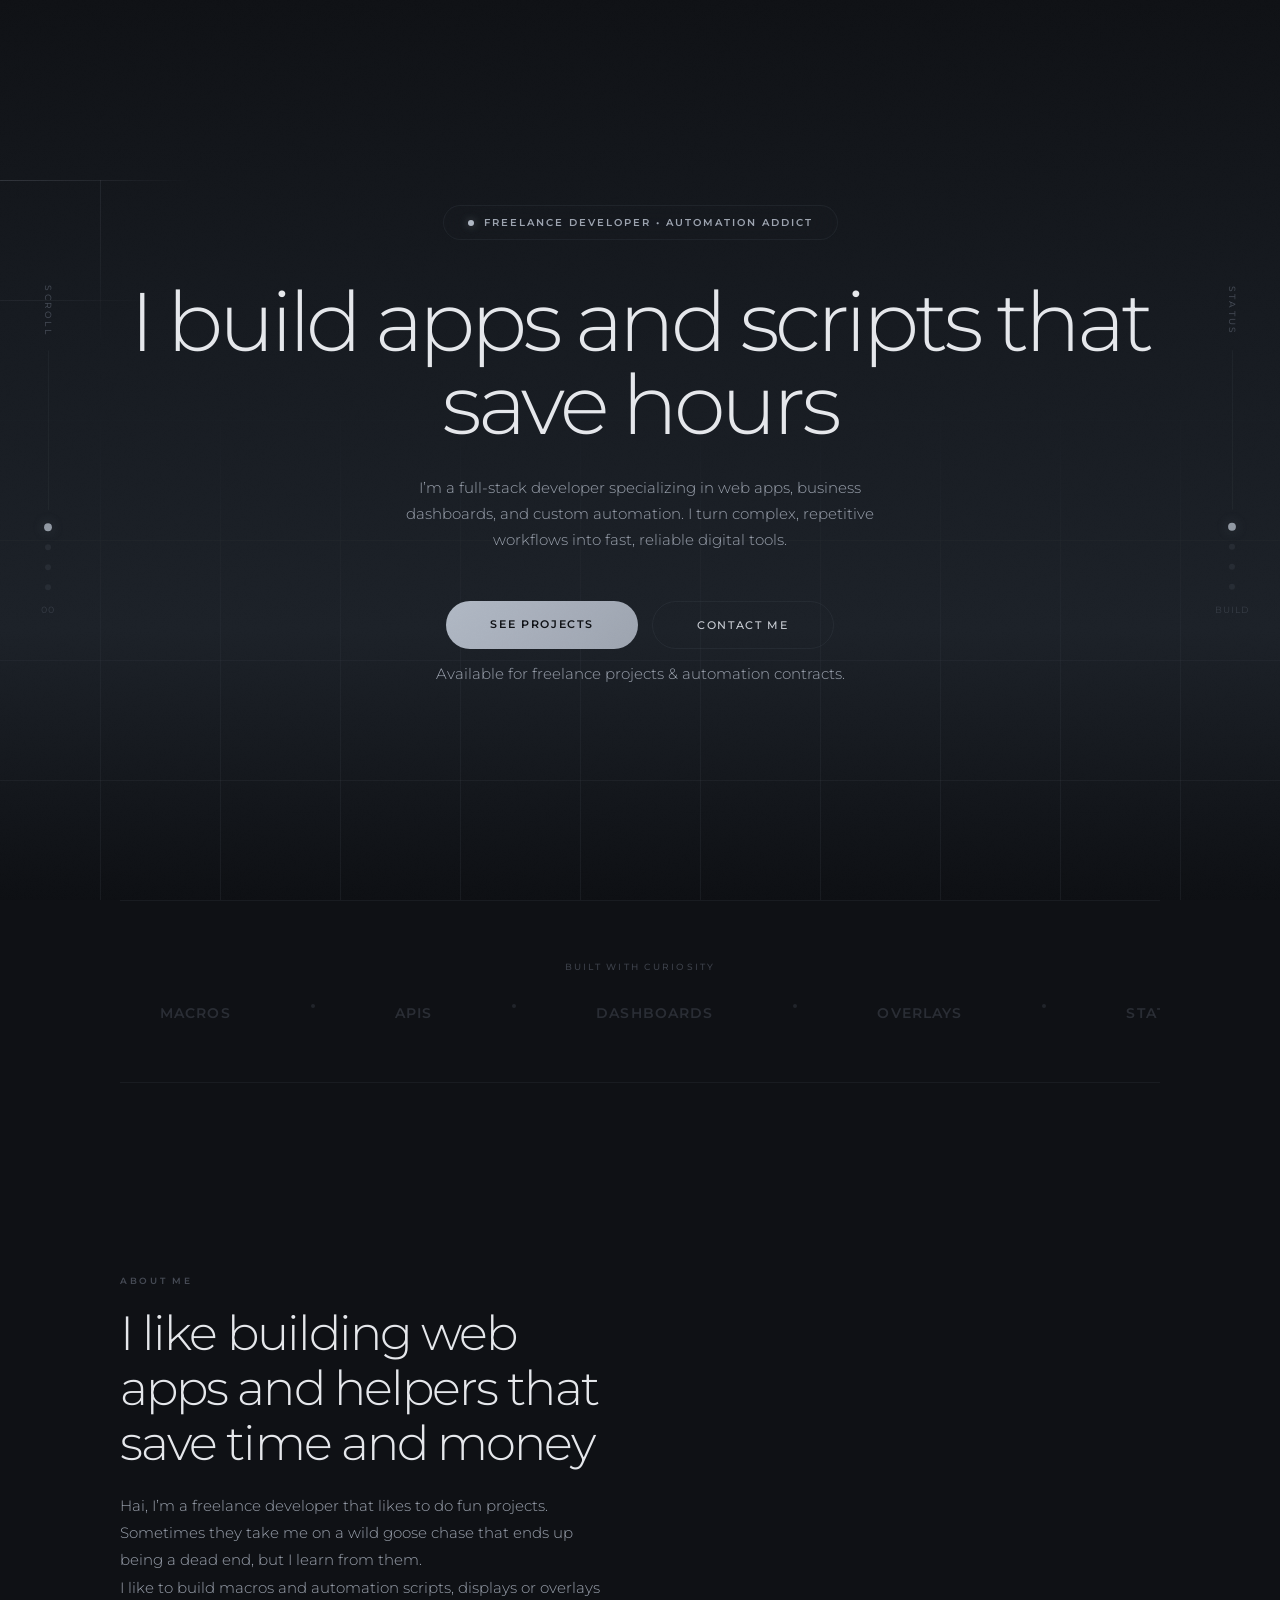
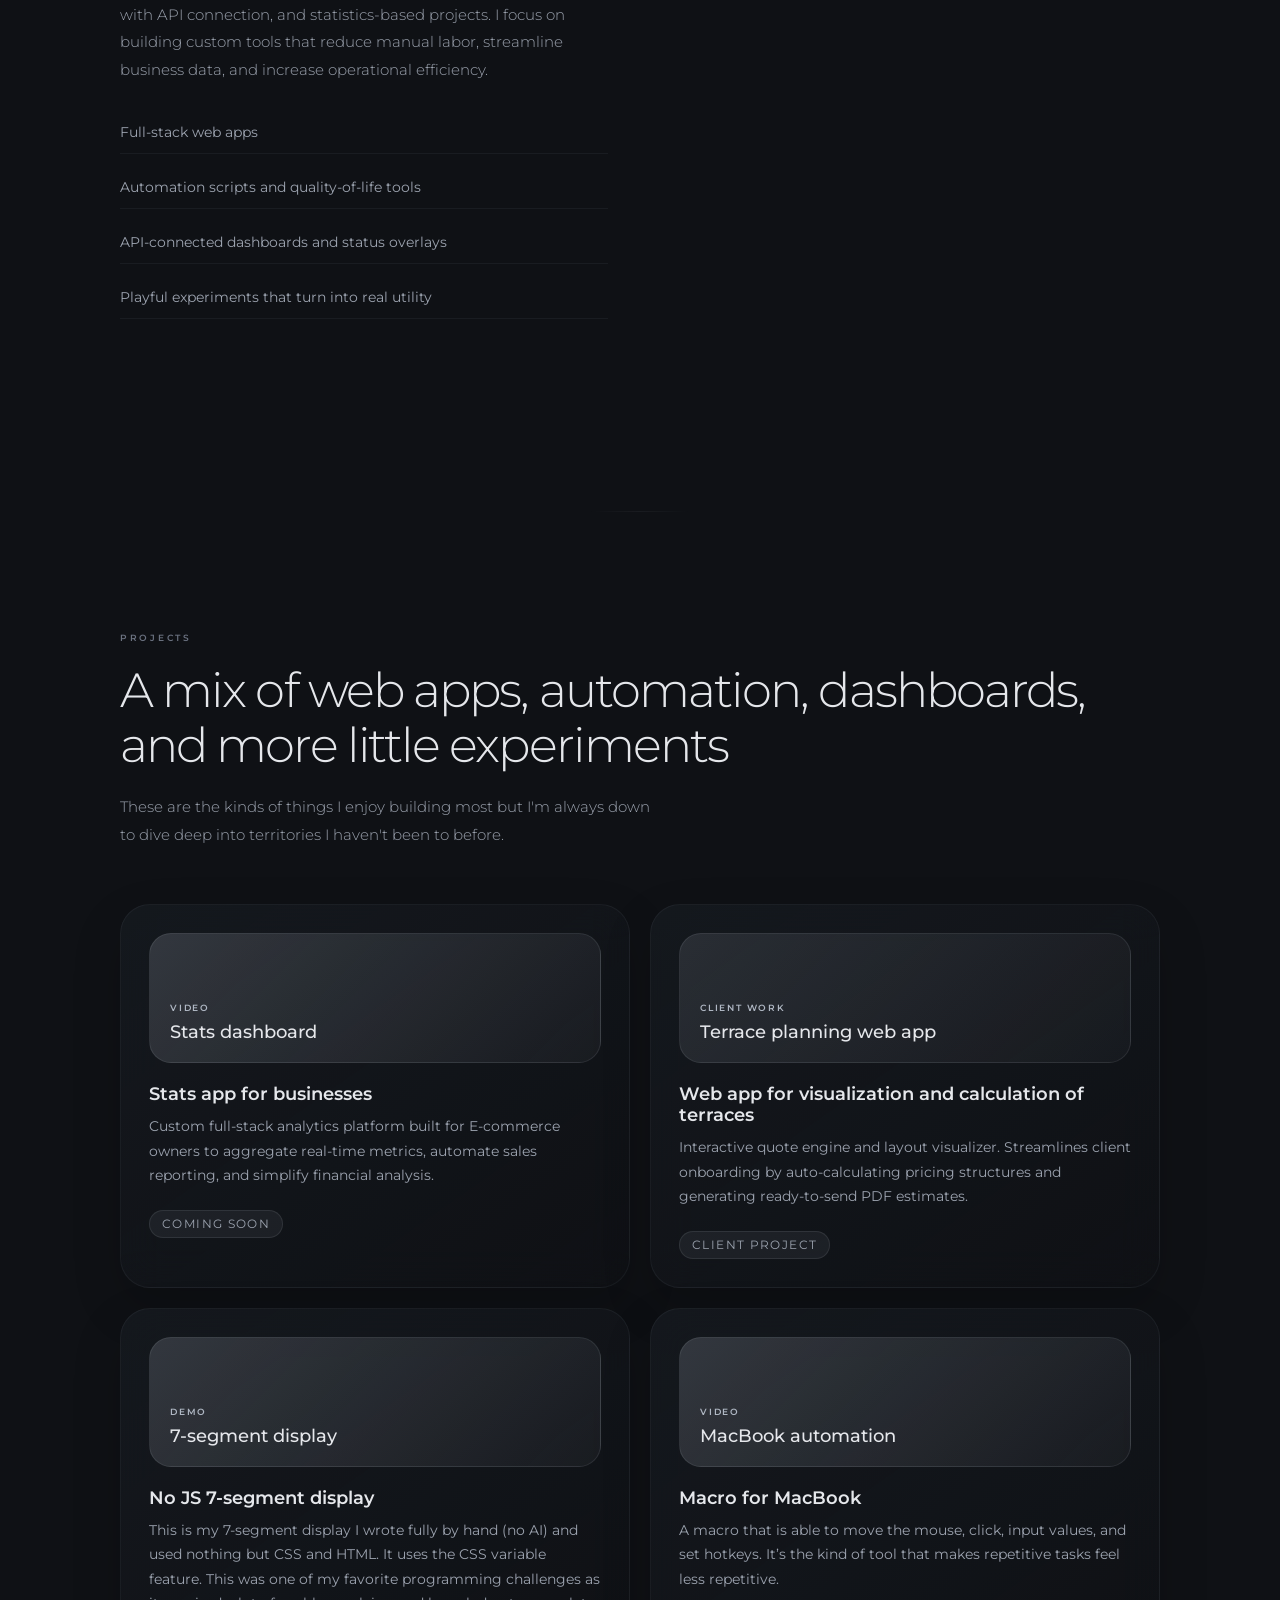
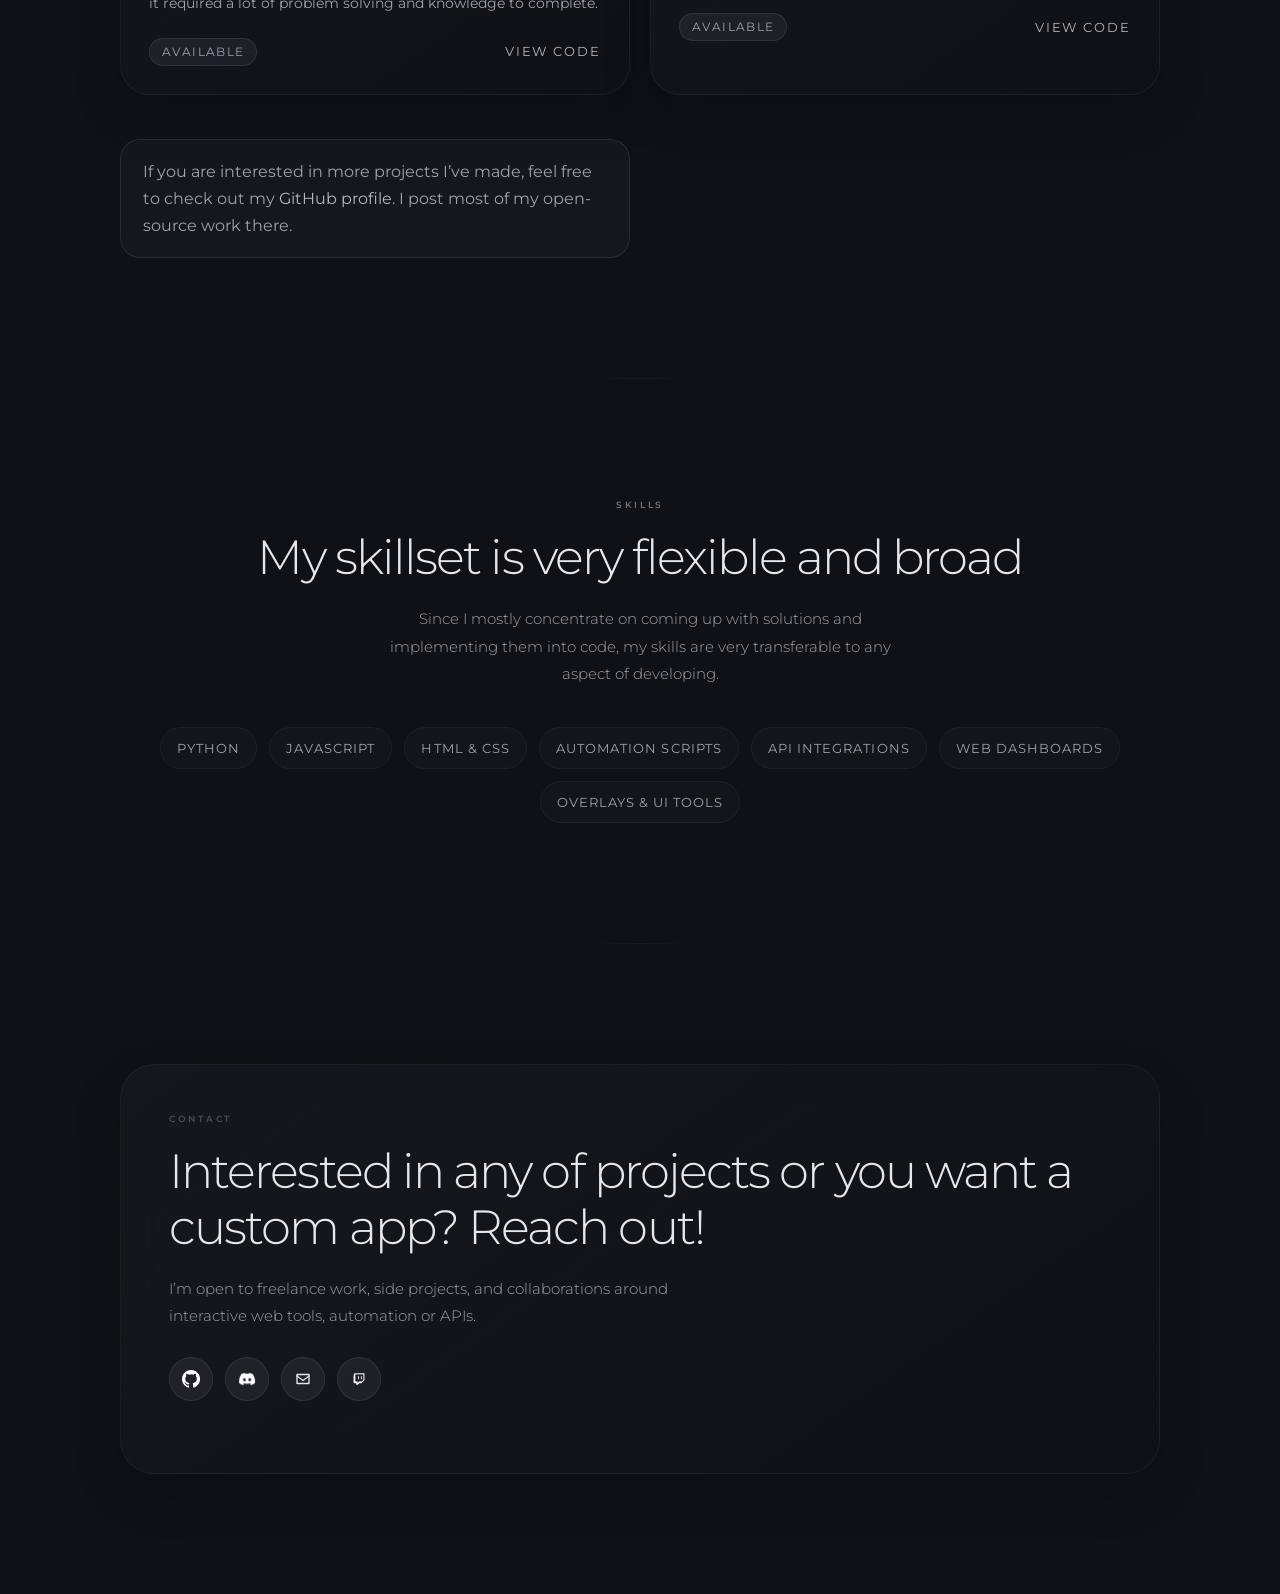
==== index.html @ c6fc4885 "I think website finished" ====
<!DOCTYPE html>
<html lang="en">
<head>
<meta charset="UTF-8">
<meta name="viewport" content="width=device-width, initial-scale=1.0">
<title>Zoe / freelance developer</title>
<link rel="preconnect" href="https://fonts.googleapis.com">
<link href="https://fonts.googleapis.com/css2?family=Montserrat:wght@300;400;500;600;700&display=swap" rel="stylesheet">
<link rel="stylesheet" href="templatemo-621-luminary-style.css">
</head>
<body>

<svg class="grain" width="100%" height="100%">
  <filter id="n"><feTurbulence type="fractalNoise" baseFrequency="0.65" numOctaves="5" stitchTiles="stitch"/><feColorMatrix type="saturate" values="0"/></filter>
  <rect width="100%" height="100%" filter="url(#n)"/>
</svg>
<div class="atmosphere"></div>

<nav class="side-panel left" aria-label="Scroll indicators">
  <span class="side-label">Scroll</span>
  <div class="side-track"><div class="side-track-fill" id="leftTrack"></div></div>
  <div class="side-dot active"></div>
  <div class="side-dot"></div>
  <div class="side-dot"></div>
  <div class="side-dot"></div>
  <div class="side-readout" id="scrollPct">00</div>
</nav>

<nav class="side-panel right" aria-label="Status indicators">
  <span class="side-label">Status</span>
  <div class="side-track"><div class="side-track-fill" id="rightTrack"></div></div>
  <div class="side-dot"></div>
  <div class="side-dot"></div>
  <div class="side-dot active"></div>
  <div class="side-dot"></div>
  <div class="side-readout">BUILD</div>
</nav>

<main class="main">
  <section class="hero" id="hero">
    <div class="hero-grid"></div>
    <div class="hero-badge">
      <div class="hero-badge-dot"></div>
      <span>Freelance developer • automation addict</span>
    </div>
    <h1>I build apps and scripts that save hours</h1>
    <p class="hero-sub">
      I’m a full-stack developer specializing in web apps, business dashboards, and custom automation. I turn complex, repetitive workflows into fast, reliable digital tools.
    </p>
    <div class="hero-ctas">
      <a href="#projects" class="btn-primary">See projects</a>
      <a href="#contact" class="btn-secondary">Contact me</a>
    </div>
    <p class="hero-sub" style="margin-top: 0.75rem; font-size: 0.95rem; opacity: 0.85;">
      Available for freelance projects &amp; automation contracts.
    </p>
  </section>

  <div class="logo-ticker reveal">
    <div class="logo-ticker-label">Built with curiosity</div>
    <div class="ticker-track" id="tickerTrack">
      <span class="ticker-item">Macros</span><span class="ticker-dot"></span>
      <span class="ticker-item">APIs</span><span class="ticker-dot"></span>
      <span class="ticker-item">Dashboards</span><span class="ticker-dot"></span>
      <span class="ticker-item">Overlays</span><span class="ticker-dot"></span>
      <span class="ticker-item">Statistics</span><span class="ticker-dot"></span>
      <span class="ticker-item">Automation</span><span class="ticker-dot"></span>
      <span class="ticker-item">Macros</span><span class="ticker-dot"></span>
      <span class="ticker-item">APIs</span><span class="ticker-dot"></span>
      <span class="ticker-item">Dashboards</span><span class="ticker-dot"></span>
      <span class="ticker-item">Overlays</span><span class="ticker-dot"></span>
      <span class="ticker-item">Statistics</span><span class="ticker-dot"></span>
      <span class="ticker-item">Automation</span><span class="ticker-dot"></span>
    </div>
  </div>

  <section class="section" id="about">
    <div class="feature reveal">
      <div class="feature-content">
        <p class="section-tag">About me</p>
        <h2 class="section-title">I like building web apps and helpers that save time and money</h2>
        <p class="section-body">
          Hai, I’m a freelance developer that likes to do fun projects. Sometimes they take me on a wild goose chase that ends up being a dead end, but I learn from them.
        </p>
        <p class="section-body">
          I like to build macros and automation scripts, displays or overlays with API connection, and statistics-based projects. I focus on building custom tools that reduce manual labor, streamline business data, and increase operational efficiency.
        </p>
        <div class="about-list">
          <div class="about-item">Full-stack web apps</div>
          <div class="about-item">Automation scripts and quality-of-life tools</div>
          <div class="about-item">API-connected dashboards and status overlays</div>
          <div class="about-item">Playful experiments that turn into real utility</div>
        </div>
      </div>
    </div>
  </section>

  <div class="silk-divider reveal"></div>

  <section class="section" id="projects">
    <p class="section-tag reveal">Projects</p>
    <h2 class="section-title reveal reveal-d1">A mix of web apps, automation, dashboards, and more little experiments</h2>
    <p class="section-body reveal reveal-d2">These are the kinds of things I enjoy building most but I'm always down to dive deep into territories I haven't been to before.</p>

    <div class="project-grid">
      <article class="project-card reveal reveal-d1">
        <div class="project-visual">
          <span>Video</span>
          <strong>Stats dashboard</strong>
        </div>
        <div class="project-content">
          <h3>Stats app for businesses</h3>
          <p>Custom full-stack analytics platform built for E-commerce owners to aggregate real-time metrics, automate sales reporting, and simplify financial analysis.</p>
          <div class="project-links">
            <span class="pill">Coming soon</span>
          </div>
        </div>
      </article>

      <article class="project-card reveal reveal-d2">
        <div class="project-visual project-visual-alt">
          <span>Client work</span>
          <strong>Terrace planning web app</strong>
        </div>
        <div class="project-content">
          <h3>Web app for visualization and calculation of terraces</h3>
          <p>Interactive quote engine and layout visualizer. Streamlines client onboarding by auto-calculating pricing structures and generating ready-to-send PDF estimates.</p>
          <div class="project-links">
            <span class="pill">Client project</span>
          </div>
        </div>
      </article>

      <article class="project-card reveal reveal-d2">
        <div class="project-visual">
          <span>Demo</span>
          <strong>7-segment display</strong>
        </div>
        <div class="project-content">
          <h3>No JS 7-segment display</h3>
          <p>This is my 7-segment display I wrote fully by hand (no AI) and used nothing but CSS and HTML. It uses the CSS variable feature. This was one of my favorite programming challenges as it required a lot of problem solving and knowledge to complete.</p>
          <div class="project-links">
            <span class="pill">Available</span>
            <a href="https://github.com/ZoeyAtx/7-segment-no-js">View code</a>
          </div>
        </div>
      </article>

      <article class="project-card reveal reveal-d3">
        <div class="project-visual">
          <span>Video</span>
          <strong>MacBook automation</strong>
        </div>
        <div class="project-content">
          <h3>Macro for MacBook</h3>
          <p>A macro that is able to move the mouse, click, input values, and set hotkeys. It’s the kind of tool that makes repetitive tasks feel less repetitive.</p>
          <div class="project-links">
            <span class="pill">Available</span>
            <a href="https://github.com/ZoeyAtx/mac-macro">View code</a>
          </div>
        </div>
      </article>
      <div class="more-projects reveal reveal-d3">
        If you are interested in more projects I’ve made, feel free to check out my
        <a href="https://github.com/ZoeyAtx" target="_blank" rel="noreferrer">GitHub profile</a>.
        I post most of my open-source work there.
      </div>
    </div>
  </section>

  <div class="silk-divider reveal"></div>

  <section class="section section-center" id="skills">
    <p class="section-tag reveal">Skills</p>
    <h2 class="section-title reveal reveal-d1">My skillset is very flexible and broad</h2>
    <p class="section-body reveal reveal-d2">Since I mostly concentrate on coming up with solutions and implementing them into code, my skills are very transferable to any aspect of developing.</p>

    <div class="skill-grid reveal reveal-d3">
      <div class="skill-chip">Python</div>
      <div class="skill-chip">JavaScript</div>
      <div class="skill-chip">HTML &amp; CSS</div>
      <div class="skill-chip">Automation scripts</div>
      <div class="skill-chip">API integrations</div>
      <div class="skill-chip">Web dashboards</div>
      <div class="skill-chip">Overlays &amp; UI tools</div>
    </div>
  </section>

  <div class="silk-divider reveal"></div>

  <section class="section" id="contact">
    <div class="contact-card reveal">
      <p class="section-tag">Contact</p>
      <h2 class="section-title">Interested in any of projects or you want a custom app? Reach out!</h2>
      <p class="section-body">I’m open to freelance work, side projects, and collaborations around interactive web tools, automation or APIs.</p>
      <div class="social-links" aria-label="Social links">
        <a class="social-link" href="https://github.com/ZoeyAtx" target="_blank" rel="noreferrer" aria-label="GitHub">
          <img src="images/Octicons-mark-github.svg" alt="GitHub" />
        </a>
        <a class="social-link" href="https://discord.com/users/1404603374023737437" target="_blank" rel="noreferrer" aria-label="Discord">
          <img src="images/logo-discord-1k9u0lw84c8qwpzke7ros.webp" alt="Discord" />
        </a>
        <a class="social-link" href="mailto:zoeyheroldova@gmail.com" aria-label="Email">
          <svg viewBox="0 0 24 24" fill="none" stroke="currentColor" stroke-width="1.8" stroke-linecap="round" stroke-linejoin="round"><path d="M4 6h16v12H4z"></path><path d="m4 8 8 6 8-6"></path></svg>
        </a>
        <a class="social-link" href="https://www.twitch.tv/zoey_atx" target="_blank" rel="noreferrer" aria-label="Twitch">
          <img src="images/twitch_PNG52.png" alt="Twitch" />
        </a>
      </div>
    </div>
  </section>
</main>

<script src="templatemo-621-luminary-script.js"></script>
</body>
</html>
---- templatemo-621-luminary-style.css ----
/*
TemplateMo 621 Luminary
https://templatemo.com/tm-621-luminary
*/

*, *::before, *::after { margin: 0; padding: 0; box-sizing: border-box; }

:root {
  --base-deep: #0F1115;
  --base-mid: #161A20;
  --base-soft: #1C2128;
  --slate-warm: #6B7280;
  --slate-light: #9CA3AF;
  --graphite: #2A2E35;
  --graphite-soft: #3D424A;
  --ivory: #E5E7EB;
  --ivory-muted: #C9CDD4;
  --silver: #B0B8C4;
  --panel-bg: rgba(22, 26, 32, 0.55);
  --panel-border: rgba(156, 163, 175, 0.08);
  --silk-ease: cubic-bezier(0.16, 1, 0.3, 1);
}

html { scroll-behavior: smooth; font-size: 16px; scroll-padding-top: 80px; }

body {
  font-family: 'Montserrat', sans-serif;
  background: var(--base-deep);
  color: var(--ivory);
  overflow-x: hidden;
  -webkit-font-smoothing: antialiased;
}

/* ── Grain ── */
.grain {
  position: fixed; inset: 0; pointer-events: none; z-index: 9999;
  opacity: 0.028; mix-blend-mode: overlay;
}

/* ── BG ── */
.atmosphere {
  position: fixed; inset: 0; z-index: 0;
  background: linear-gradient(180deg, #0F1115 0%, #161A20 35%, #1C2128 70%, #0D0F13 100%);
}

/* ── Nav ── */
.top-nav {
  position: fixed; top: 0; left: 0; right: 0; z-index: 600;
  display: flex; justify-content: space-between; align-items: center;
  padding: 24px 40px;
  transition: background 0.8s var(--silk-ease), padding 0.8s var(--silk-ease);
}
.top-nav.scrolled {
  background: rgba(15, 17, 21, 0.85);
  backdrop-filter: blur(20px); -webkit-backdrop-filter: blur(20px);
  padding: 16px 40px;
}
.nav-brand { font-size: 13px; font-weight: 700; letter-spacing: 0.2em; text-transform: uppercase; color: var(--ivory); text-decoration: none; }
.nav-brand span { font-weight: 300; color: var(--slate-warm); margin-left: 4px; }
.nav-links { display: flex; gap: 32px; list-style: none; align-items: center; }
.nav-links a {
  font-size: 10px; font-weight: 500; letter-spacing: 0.18em; text-transform: uppercase;
  color: var(--slate-warm); text-decoration: none; position: relative; padding: 14px 0 6px;
  transition: color 0.8s var(--silk-ease);
}
.nav-links a::after {
  content: ''; position: absolute; top: 0; left: 50%;
  width: 6px; height: 6px;
  border-right: 1px solid var(--silver); border-bottom: 1px solid var(--silver);
  transform: translateX(-50%) rotate(45deg) translateY(-8px);
  opacity: 0; transition: transform 0.8s var(--silk-ease), opacity 0.6s var(--silk-ease);
  pointer-events: none;
}
.nav-links a:hover { color: var(--ivory); }
.nav-links a:hover::after { opacity: 0.7; transform: translateX(-50%) rotate(45deg) translateY(0); }
.nav-links a.active { color: var(--ivory-muted); }
.nav-links a.active::after { opacity: 0.4; transform: translateX(-50%) rotate(45deg) translateY(0); }
.nav-cta {
  padding: 10px 28px; border-radius: 100px; font-family: inherit;
  font-size: 10px; font-weight: 600; letter-spacing: 0.15em; text-transform: uppercase;
  background: linear-gradient(135deg, var(--silver), var(--slate-light));
  color: var(--base-deep); border: none; cursor: pointer; text-decoration: none;
  transition: transform 0.8s var(--silk-ease), box-shadow 0.8s var(--silk-ease);
}
.nav-cta:hover { transform: scale(1.03); box-shadow: 0 6px 30px rgba(176,184,196,0.15); }

/* ── Hamburger ── */
.nav-toggle {
  display: none; background: none; border: none; cursor: pointer;
  width: 32px; height: 24px; position: relative; padding: 0;
}
.toggle-bar {
  display: block; width: 100%; height: 1.5px; background: var(--ivory);
  position: absolute; left: 0;
  transition: transform 0.6s var(--silk-ease), top 0.6s var(--silk-ease);
}
.toggle-bar:nth-child(1) { top: 6px; }
.toggle-bar:nth-child(2) { top: 16px; }
.nav-toggle.active .toggle-bar:nth-child(1) { top: 11px; transform: rotate(45deg); }
.nav-toggle.active .toggle-bar:nth-child(2) { top: 11px; transform: rotate(-45deg); }

/* ── Mobile Menu ── */
.mobile-menu {
  position: fixed; inset: 0; z-index: 550;
  pointer-events: none; opacity: 0; visibility: hidden;
  transition: opacity 0.6s var(--silk-ease), visibility 0.6s var(--silk-ease);
}
.mobile-menu.open { opacity: 1; visibility: visible; pointer-events: auto; }
.mobile-menu-inner {
  position: absolute; inset: 0;
  background: rgba(15, 17, 21, 0.94);
  backdrop-filter: blur(40px); -webkit-backdrop-filter: blur(40px);
  display: flex; flex-direction: column; justify-content: center;
  padding: 100px 40px 60px; overflow-y: auto;
}
.mobile-menu-links { display: flex; flex-direction: column; flex: 1; justify-content: center; }
.mobile-menu-link {
  display: flex; align-items: baseline; gap: 16px;
  font-size: clamp(1.6rem, 5vw, 2.6rem); font-weight: 300; letter-spacing: -0.02em;
  color: var(--ivory); text-decoration: none; padding: 14px 0;
  border-bottom: 1px solid rgba(156,163,175,0.06); position: relative;
  opacity: 0; transform: translateY(20px);
  transition: opacity 0.3s ease, transform 0.3s ease, color 0.6s var(--silk-ease);
}
.mobile-menu.open .mobile-menu-link {
  opacity: 1; transform: translateY(0);
  transition: opacity 0.5s var(--silk-ease), transform 0.5s var(--silk-ease), color 0.6s var(--silk-ease);
}
.mobile-menu.open .mobile-menu-link:nth-child(1) { transition-delay: 0.06s; }
.mobile-menu.open .mobile-menu-link:nth-child(2) { transition-delay: 0.12s; }
.mobile-menu.open .mobile-menu-link:nth-child(3) { transition-delay: 0.18s; }
.mobile-menu.open .mobile-menu-link:nth-child(4) { transition-delay: 0.24s; }
.mobile-menu.open .mobile-menu-link:nth-child(5) { transition-delay: 0.30s; }
.mobile-menu.open .mobile-menu-link:nth-child(6) { transition-delay: 0.36s; }
.mobile-menu.open .mobile-menu-link:nth-child(7) { transition-delay: 0.42s; }
.mobile-menu-link::before {
  content: attr(data-index); font-size: 10px; font-weight: 500;
  letter-spacing: 0.15em; color: var(--slate-warm); opacity: 0.4;
  min-width: 24px; font-variant-numeric: tabular-nums;
}
.mobile-menu-footer {
  display: flex; justify-content: space-between; align-items: center;
  padding-top: 24px; border-top: 1px solid rgba(156,163,175,0.06);
  opacity: 0; transition: opacity 0.3s ease;
}
.mobile-menu.open .mobile-menu-footer {
  opacity: 1; transition: opacity 0.5s var(--silk-ease) 0.45s;
}
.mobile-menu-footer a {
  font-size: 10px; font-weight: 400; letter-spacing: 0.1em; text-transform: uppercase;
  color: var(--slate-warm); opacity: 0.4; text-decoration: none;
}
body.menu-open { overflow: hidden; }
body.menu-open .top-nav { background: rgba(15,17,21,0.95); backdrop-filter: blur(20px); }

/* ── Side Panels ── */
.side-panel {
  position: fixed; top: 50%; transform: translateY(-50%);
  width: 56px; z-index: 100;
  display: flex; flex-direction: column; align-items: center;
  gap: 14px; padding: 24px 0;
}
.side-panel.left { left: 20px; }
.side-panel.right { right: 20px; }
.side-label {
  writing-mode: vertical-rl; text-orientation: mixed;
  font-size: 9px; font-weight: 500; letter-spacing: 0.25em; text-transform: uppercase;
  color: var(--slate-warm); opacity: 0.5;
}
.side-track {
  width: 1px; height: 160px;
  background: rgba(156,163,175,0.06); position: relative; border-radius: 1px;
}
.side-track-fill {
  position: absolute; top: 0; left: 0; width: 100%; height: 0%;
  background: linear-gradient(to bottom, var(--silver), rgba(176,184,196,0.15));
  border-radius: 1px; transition: height 1.2s var(--silk-ease);
}
.side-dot {
  width: 6px; height: 6px; border-radius: 50%;
  background: var(--slate-warm); opacity: 0.15;
  transition: opacity 0.8s var(--silk-ease), transform 0.8s var(--silk-ease), box-shadow 0.8s var(--silk-ease);
}
.side-dot.active {
  opacity: 0.8; background: var(--silver);
  box-shadow: 0 0 12px rgba(176,184,196,0.3); transform: scale(1.3);
}
.side-readout {
  font-size: 9px; font-weight: 400; letter-spacing: 0.1em;
  color: var(--slate-warm); opacity: 0.35;
  font-variant-numeric: tabular-nums;
}

/* ── Container ── */
.main { position: relative; z-index: 10; max-width: 1120px; margin: 0 auto; padding: 0 40px; }

/* ── Shared ── */
.section { padding: 120px 0; position: relative; }
.section-tag {
  font-size: 9px; font-weight: 600; letter-spacing: 0.3em; text-transform: uppercase;
  color: var(--slate-warm); opacity: 0.6; margin-bottom: 20px;
}
.section-title {
  font-size: clamp(2rem, 4vw, 3rem); font-weight: 300;
  letter-spacing: -0.04em; line-height: 1.15; color: var(--ivory); margin-bottom: 20px;
}
.section-title strong { font-weight: 600; }
.section-body {
  font-size: 0.95rem; font-weight: 300; line-height: 1.8; color: var(--slate-light); max-width: 540px;
}
.section-center { text-align: center; }
.section-center .section-body { margin: 0 auto; }

.silk-divider { width: 100px; height: 1px; background: linear-gradient(90deg, transparent, var(--panel-border), transparent); margin: 0 auto; }

.btn-primary {
  display: inline-block; padding: 16px 44px; border-radius: 100px;
  background: linear-gradient(135deg, var(--silver), var(--slate-light));
  color: var(--base-deep); font-family: inherit; font-size: 11px; font-weight: 600;
  letter-spacing: 0.15em; text-transform: uppercase; border: none; cursor: pointer;
  text-decoration: none;
  transition: transform 0.8s var(--silk-ease), box-shadow 0.8s var(--silk-ease);
}
.btn-primary:hover { transform: scale(1.02); box-shadow: 0 8px 40px rgba(176,184,196,0.18); }
.btn-secondary {
  display: inline-block; padding: 16px 44px; border-radius: 100px; background: transparent;
  color: var(--ivory-muted); font-family: inherit; font-size: 11px; font-weight: 500;
  letter-spacing: 0.15em; text-transform: uppercase;
  border: 1px solid var(--panel-border); cursor: pointer; text-decoration: none;
  transition: transform 0.8s var(--silk-ease), border-color 0.8s var(--silk-ease), background 0.8s var(--silk-ease);
}
.btn-secondary:hover { transform: scale(1.02); border-color: rgba(156,163,175,0.2); background: rgba(156,163,175,0.04); }

/* ── Reveal ── */
.reveal {
  opacity: 0; transform: translateY(36px);
  transition: opacity 1.2s var(--silk-ease), transform 1.2s var(--silk-ease);
}
.reveal.visible { opacity: 1; transform: translateY(0); }
.reveal-d1 { transition-delay: 0.1s; }
.reveal-d2 { transition-delay: 0.2s; }
.reveal-d3 { transition-delay: 0.3s; }
.reveal-d4 { transition-delay: 0.4s; }

/* ══════════════════════════════════
   HERO
   ══════════════════════════════════ */
.hero {
  min-height: 100vh; display: flex; flex-direction: column;
  justify-content: center; align-items: center; text-align: center;
  padding: 120px 0 80px; position: relative;
}
.hero-grid {
  position: absolute; bottom: 0; left: 50%; height: 80%;
  width: 100vw; transform: translateX(-50%);
  z-index: 0; pointer-events: none;
  --mx: 50%; --my: 50%;
  background-image:
    linear-gradient(to right, rgba(156,163,175,0.22) 1px, transparent 1px),
    linear-gradient(to bottom, rgba(156,163,175,0.22) 1px, transparent 1px);
  background-size: 120px 120px;
  background-position: center bottom;
  -webkit-mask-image:
    radial-gradient(circle 300px at var(--mx) var(--my), rgba(0,0,0,1) 0%, transparent 65%),
    linear-gradient(to bottom, transparent 0%, transparent 25%, rgba(0,0,0,0.1) 45%, rgba(0,0,0,0.25) 70%, rgba(0,0,0,0.4) 100%);
  mask-image:
    radial-gradient(circle 300px at var(--mx) var(--my), rgba(0,0,0,1) 0%, transparent 65%),
    linear-gradient(to bottom, transparent 0%, transparent 25%, rgba(0,0,0,0.1) 45%, rgba(0,0,0,0.25) 70%, rgba(0,0,0,0.4) 100%);
  -webkit-mask-composite: source-over;
  mask-composite: add;
}
.hero > *:not(.hero-grid) { position: relative; z-index: 1; }
.hero-badge {
  display: inline-flex; align-items: center; gap: 10px;
  padding: 10px 24px; border-radius: 100px;
  background: var(--panel-bg); border: 1px solid var(--panel-border);
  backdrop-filter: blur(20px); margin-bottom: 40px;
  opacity: 0; transform: translateY(16px);
  animation: fadeUp 1.2s var(--silk-ease) 0.2s forwards;
}
.hero-badge-dot {
  width: 6px; height: 6px; border-radius: 50%; background: var(--silver);
  box-shadow: 0 0 8px rgba(176,184,196,0.4); animation: pulse 3s ease-in-out infinite;
}
.hero-badge span { font-size: 10px; font-weight: 600; letter-spacing: 0.2em; text-transform: uppercase; color: var(--slate-light); }

.hero h1 {
  font-size: clamp(2.8rem, 6.5vw, 5.5rem); font-weight: 300;
  letter-spacing: -0.05em; line-height: 1;
  opacity: 0; transform: translateY(24px);
  animation: fadeUp 1.4s var(--silk-ease) 0.4s forwards;
}
.hero h1 em {
  font-style: normal; font-weight: 600;
  background: linear-gradient(135deg, var(--ivory), var(--silver), var(--slate-light));
  -webkit-background-clip: text; -webkit-text-fill-color: transparent; background-clip: text;
}
.hero-sub {
  font-size: clamp(0.85rem, 1.2vw, 1rem); font-weight: 300; line-height: 1.7;
  color: var(--slate-light); max-width: 520px; margin: 28px auto 48px;
  opacity: 0; transform: translateY(16px);
  animation: fadeUp 1.4s var(--silk-ease) 0.6s forwards;
}
.hero-ctas {
  display: flex; gap: 14px;
  opacity: 0; transform: translateY(16px);
  animation: fadeUp 1.4s var(--silk-ease) 0.8s forwards;
}
.hero-metrics {
  display: flex; justify-content: center; gap: 56px; margin-top: 72px;
  opacity: 0; transform: translateY(16px);
  animation: fadeUp 1.4s var(--silk-ease) 1s forwards;
}
.metric { text-align: center; }
.metric-value {
  font-size: clamp(1.8rem, 3vw, 2.6rem); font-weight: 300; letter-spacing: -0.04em;
  color: var(--ivory); line-height: 1; font-variant-numeric: tabular-nums;
}
.metric-value span { font-size: 0.5em; font-weight: 400; color: var(--slate-warm); vertical-align: super; margin-left: 2px; }
.metric-label { font-size: 9px; font-weight: 500; letter-spacing: 0.2em; text-transform: uppercase; color: var(--slate-warm); margin-top: 8px; }

@keyframes fadeUp { to { opacity: 1; transform: translateY(0); } }
@keyframes pulse { 0%,100% { opacity: 1; } 50% { opacity: 0.4; } }

/* ══════════════════════════════════
   LOGO TICKER
   ══════════════════════════════════ */
.logo-ticker {
  padding: 60px 0; border-top: 1px solid var(--panel-border); border-bottom: 1px solid var(--panel-border);
  overflow: hidden; position: relative; z-index: 10;
}
.logo-ticker-label {
  text-align: center; font-size: 9px; font-weight: 500; letter-spacing: 0.25em;
  text-transform: uppercase; color: var(--slate-warm); opacity: 0.5; margin-bottom: 32px;
}
.ticker-track {
  display: flex; width: max-content;
  animation: tickerScroll 30s linear infinite;
}
.ticker-track:hover { animation-play-state: paused; }
.ticker-item {
  flex-shrink: 0; padding: 0 40px; display: flex; align-items: center;
  font-size: 14px; font-weight: 600; letter-spacing: 0.08em; text-transform: uppercase;
  color: var(--slate-warm); opacity: 0.3;
  transition: opacity 0.6s var(--silk-ease);
}
.ticker-item:hover { opacity: 0.7; }
.ticker-dot { width: 4px; height: 4px; border-radius: 50%; background: var(--slate-warm); opacity: 0.2; margin: 0 40px; flex-shrink: 0; }

@keyframes tickerScroll { to { transform: translateX(-50%); } }

/* ══════════════════════════════════
   FEATURE SHOWCASE
   ══════════════════════════════════ */
.feature {
  display: grid; grid-template-columns: 1fr 1fr; gap: 64px; align-items: center;
  padding: 72px 0;
}
.feature.reverse { direction: rtl; }
.feature.reverse > * { direction: ltr; }

.feature-visual {
  position: relative; height: 320px; border-radius: 32px; overflow: hidden;
  background: var(--panel-bg); border: 1px solid var(--panel-border);
}
.feature-visual img {
  width: 100%; height: 100%; object-fit: cover; border-radius: inherit;
}
.feature-number {
  font-size: 3rem; font-weight: 200; letter-spacing: -0.04em;
  color: rgba(176,184,196,0.08); line-height: 1; margin-bottom: 12px;
  font-variant-numeric: tabular-nums;
}

/* ══════════════════════════════════
   PRICING
   ══════════════════════════════════ */
.pricing-toggle {
  display: flex; justify-content: center; align-items: center; gap: 16px;
  margin: 40px 0 56px;
}
.pricing-toggle-label {
  font-size: 11px; font-weight: 500; letter-spacing: 0.1em; text-transform: uppercase;
  color: var(--slate-warm); transition: color 0.6s var(--silk-ease);
}
.pricing-toggle-label.active { color: var(--ivory); }
.toggle-switch {
  width: 48px; height: 26px; border-radius: 100px; background: var(--graphite);
  border: 1px solid var(--panel-border); position: relative; cursor: pointer;
  transition: background 0.6s var(--silk-ease);
}
.toggle-switch::after {
  content: ''; position: absolute; top: 3px; left: 3px;
  width: 18px; height: 18px; border-radius: 50%;
  background: var(--silver); transition: transform 0.6s var(--silk-ease);
}
.toggle-switch.annual::after { transform: translateX(22px); }
.save-badge {
  font-size: 9px; font-weight: 600; letter-spacing: 0.15em; text-transform: uppercase;
  color: var(--silver); opacity: 0; transition: opacity 0.4s var(--silk-ease);
}
.save-badge.show { opacity: 1; }

.pricing-grid {
  display: grid; grid-template-columns: repeat(3, 1fr); gap: 20px;
}
.pricing-card {
  background: var(--panel-bg); border: 1px solid var(--panel-border); border-radius: 36px;
  padding: 44px 36px; backdrop-filter: blur(20px); -webkit-backdrop-filter: blur(20px);
  position: relative; overflow: hidden; display: flex; flex-direction: column;
  transition: transform 0.8s var(--silk-ease), box-shadow 0.8s var(--silk-ease);
}
.pricing-card::before {
  content: ''; position: absolute; inset: 0; border-radius: inherit;
  background: linear-gradient(160deg, rgba(210,215,220,0.02) 0%, transparent 40%);
  pointer-events: none; transition: opacity 0.8s var(--silk-ease); opacity: 0;
}
.pricing-card.featured {
  border-color: rgba(176,184,196,0.15);
  box-shadow: 0 0 60px rgba(176,184,196,0.04);
  padding-top: 60px;
}
.pricing-card.featured::before { opacity: 1; }
.pricing-card.featured .pricing-badge { display: inline-block; }

.pricing-badge {
  display: none; position: absolute; top: 12px; right: 20px;
  font-size: 8px; font-weight: 600; letter-spacing: 0.2em; text-transform: uppercase;
  padding: 5px 14px; border-radius: 100px;
  background: rgba(176,184,196,0.1); border: 1px solid rgba(176,184,196,0.12);
  color: var(--silver);
}

.pricing-tier {
  font-size: 10px; font-weight: 600; letter-spacing: 0.2em; text-transform: uppercase;
  color: var(--slate-warm); margin-bottom: 24px;
}

.pricing-prices { margin-bottom: 24px; }

.price-option {
  display: flex; align-items: baseline; justify-content: space-between;
  padding: 14px 0; border-bottom: 1px solid rgba(156,163,175,0.05);
  transition: opacity 0.6s var(--silk-ease);
  opacity: 0.35;
}
.price-option.active { opacity: 1; }

.price-option-left { display: flex; align-items: baseline; gap: 3px; }
.price-currency {
  font-size: 0.9rem; font-weight: 300; color: var(--slate-warm);
  transition: color 0.6s var(--silk-ease);
}
.price-amount {
  font-size: 2rem; font-weight: 300; letter-spacing: -0.04em; color: var(--slate-light);
  font-variant-numeric: tabular-nums;
  transition: font-size 0.6s var(--silk-ease), color 0.6s var(--silk-ease);
}
.price-period {
  font-size: 0.75rem; font-weight: 300; color: var(--slate-warm); margin-left: 2px;
  transition: color 0.6s var(--silk-ease);
}
.price-yearly {
  font-size: 0.72rem; font-weight: 400; color: var(--slate-warm);
  font-variant-numeric: tabular-nums;
  transition: color 0.6s var(--silk-ease);
}

/* Active state — emphasized */
.price-option.active .price-currency { color: var(--slate-light); }
.price-option.active .price-amount { font-size: 2.6rem; color: var(--ivory); }
.price-option.active .price-period { color: var(--slate-light); }
.price-option.active .price-yearly { color: var(--slate-light); }

.price-label {
  font-size: 8px; font-weight: 600; letter-spacing: 0.15em; text-transform: uppercase;
  color: var(--slate-warm); margin-bottom: 2px;
  transition: color 0.6s var(--silk-ease);
}
.price-option.active .price-label { color: var(--silver); }

.pricing-desc {
  font-size: 0.85rem; font-weight: 300; line-height: 1.6; color: var(--slate-light);
  margin-bottom: 28px; flex: 1;
}
.pricing-features { list-style: none; margin-bottom: 32px; }
.pricing-features li {
  font-size: 0.82rem; font-weight: 400; color: var(--slate-light);
  padding: 8px 0; border-bottom: 1px solid rgba(156,163,175,0.05);
  display: flex; align-items: center; gap: 10px;
}
.pricing-features li::before {
  content: ''; width: 4px; height: 4px; border-radius: 50%;
  background: var(--silver); opacity: 0.5; flex-shrink: 0;
}
.pricing-card .btn-primary, .pricing-card .btn-secondary { width: 100%; text-align: center; padding: 14px; }

/* ══════════════════════════════════
   TESTIMONIALS
   ══════════════════════════════════ */
.testimonials-grid {
  display: grid; grid-template-columns: repeat(3, 1fr); gap: 20px;
  margin-top: 56px;
}
.testimonial-card {
  background: var(--panel-bg); border: 1px solid var(--panel-border);
  border-radius: 28px; padding: 36px; backdrop-filter: blur(20px);
  transition: transform 0.8s var(--silk-ease);
}
.testimonial-quote {
  font-size: 0.9rem; font-weight: 300; line-height: 1.75; color: var(--slate-light);
  margin-bottom: 24px; font-style: italic;
}
.testimonial-author { display: flex; align-items: center; gap: 12px; }
.testimonial-avatar {
  width: 36px; height: 36px; border-radius: 50%;
  background: var(--graphite); border: 1px solid var(--panel-border);
  display: flex; align-items: center; justify-content: center;
  font-size: 12px; font-weight: 600; color: var(--slate-warm);
}
.testimonial-name { font-size: 0.8rem; font-weight: 500; color: var(--ivory); }
.testimonial-role { font-size: 0.72rem; font-weight: 300; color: var(--slate-warm); margin-top: 2px; }
.testimonial-card:nth-child(2) { transform: translateY(24px); }

/* ══════════════════════════════════
   INTEGRATIONS
   ══════════════════════════════════ */
.integrations-grid {
  display: grid; grid-template-columns: repeat(6, 1fr); gap: 16px; margin-top: 56px;
}
.integration-item {
  background: var(--panel-bg); border: 1px solid var(--panel-border);
  border-radius: 20px; padding: 28px 16px; text-align: center;
  backdrop-filter: blur(16px);
  transition: transform 0.8s var(--silk-ease), border-color 0.8s var(--silk-ease);
}
.integration-icon {
  width: 40px; height: 40px; margin: 0 auto 12px;
  border-radius: 10px; background: var(--graphite); border: 1px solid var(--panel-border);
  display: flex; align-items: center; justify-content: center;
  font-size: 16px; color: var(--slate-light);
}
.integration-name {
  font-size: 0.72rem; font-weight: 500; letter-spacing: 0.05em;
  color: var(--slate-light); text-transform: uppercase;
}

/* ══════════════════════════════════
   FAQ
   ══════════════════════════════════ */
.faq-list { max-width: 720px; margin: 48px auto 0; }
.faq-controls {
  display: flex; justify-content: flex-end; margin-bottom: 8px;
}
.faq-toggle-all {
  background: none; border: 1px solid var(--panel-border); border-radius: 100px;
  padding: 8px 20px; font-family: inherit;
  font-size: 9px; font-weight: 500; letter-spacing: 0.15em; text-transform: uppercase;
  color: var(--slate-warm); cursor: pointer;
  transition: color 0.6s var(--silk-ease), border-color 0.6s var(--silk-ease);
}
.faq-toggle-all:hover { color: var(--ivory); border-color: rgba(156,163,175,0.2); }
.faq-item {
  border-bottom: 1px solid var(--panel-border); overflow: hidden;
}
.faq-question {
  width: 100%; background: none; border: none; padding: 24px 0;
  display: flex; justify-content: space-between; align-items: center;
  cursor: pointer; font-family: inherit;
  font-size: 0.95rem; font-weight: 400; color: var(--ivory);
  text-align: left;
  transition: color 0.6s var(--silk-ease);
}
.faq-question:hover { color: var(--silver); }
.faq-icon {
  width: 20px; height: 20px; position: relative; flex-shrink: 0; margin-left: 20px;
}
.faq-icon::before, .faq-icon::after {
  content: ''; position: absolute; background: var(--slate-warm);
  transition: transform 0.6s var(--silk-ease), opacity 0.4s ease;
}
.faq-icon::before { width: 12px; height: 1px; top: 50%; left: 50%; transform: translate(-50%, -50%); }
.faq-icon::after { width: 1px; height: 12px; top: 50%; left: 50%; transform: translate(-50%, -50%); }
.faq-item.open .faq-icon::after { transform: translate(-50%, -50%) rotate(90deg); opacity: 0; }

.faq-answer {
  display: grid;
  grid-template-rows: 0fr;
  transition: grid-template-rows 1s var(--silk-ease);
}
.faq-answer-inner {
  overflow: hidden;
  padding: 0;
  font-size: 0.88rem; font-weight: 300; line-height: 1.8; color: var(--slate-light);
  transition: padding 0.8s var(--silk-ease);
}
.faq-item.open .faq-answer { grid-template-rows: 1fr; }
.faq-item.open .faq-answer-inner { padding: 0 0 24px; }

/* ══════════════════════════════════
   FOOTER CTA
   ══════════════════════════════════ */
.footer-cta { padding: 120px 0 80px; text-align: center; }
.footer-ctas { display: flex; justify-content: center; gap: 14px; margin-top: 40px; }
.footer-bar {
  display: flex; justify-content: space-between; align-items: center;
  padding-top: 40px; border-top: 1px solid rgba(156,163,175,0.06);
}
.footer-brand { font-size: 11px; font-weight: 600; letter-spacing: 0.2em; text-transform: uppercase; color: var(--slate-light); opacity: 0.5; }
.footer-links { display: flex; gap: 28px; flex-wrap: wrap; }
.footer-links a {
  font-size: 10px; font-weight: 400; letter-spacing: 0.1em; text-transform: uppercase;
  color: var(--slate-light); opacity: 0.5; text-decoration: none;
  transition: opacity 0.6s var(--silk-ease);
}
.footer-links a:hover { opacity: 0.8; }
.footer-credit {
  font-size: 10px; font-weight: 400; letter-spacing: 0.1em; text-transform: uppercase;
  color: var(--slate-light); opacity: 0.5;
}
.footer-credit a {
  color: var(--slate-light); text-decoration: none; text-transform: none; letter-spacing: 0.05em;
  transition: opacity 0.6s var(--silk-ease);
}
.footer-credit a:hover { opacity: 0.8; }

/* ══════════════════════════════════
   PORTFOLIO CONTENT
   ══════════════════════════════════ */
.about-list {
  display: grid; gap: 12px; margin-top: 28px;
}
.about-item {
  padding: 12px 0; border-bottom: 1px solid rgba(156,163,175,0.08);
  font-size: 0.9rem; color: var(--slate-light);
}
.project-grid {
  display: grid; grid-template-columns: repeat(2, minmax(0, 1fr)); gap: 20px; margin-top: 56px;
}
.project-card {
  background: linear-gradient(145deg, rgba(22,26,32,0.82), rgba(15,17,21,0.7));
  border: 1px solid var(--panel-border); border-radius: 30px;
  padding: 28px; backdrop-filter: blur(20px); -webkit-backdrop-filter: blur(20px);
  display: flex; flex-direction: column; gap: 20px;
  min-height: 100%;
  box-shadow: 0 20px 50px rgba(0,0,0,0.16);
  transition: transform 0.8s var(--silk-ease), border-color 0.8s var(--silk-ease), box-shadow 0.8s var(--silk-ease);
}
.project-visual {
  min-height: 130px; border-radius: 22px; padding: 20px; display: flex; flex-direction: column; justify-content: flex-end;
  background: linear-gradient(135deg, rgba(176,184,196,0.2), rgba(156,163,175,0.06));
  border: 1px solid rgba(176,184,196,0.12);
}
.project-visual-alt {
  background: linear-gradient(135deg, rgba(176,184,196,0.14), rgba(176,184,196,0.04));
}
.project-visual span {
  font-size: 9px; font-weight: 600; letter-spacing: 0.2em; text-transform: uppercase; color: var(--silver); margin-bottom: 8px;
}
.project-visual strong {
  font-size: 1.1rem; font-weight: 500; color: var(--ivory);
}
.project-content h3 {
  font-size: 1.1rem; font-weight: 600; color: var(--ivory); margin-bottom: 10px;
}
.project-content p {
  font-size: 0.9rem; line-height: 1.7; color: var(--slate-light);
}
.project-links {
  display: flex; justify-content: space-between; align-items: center; gap: 12px; margin-top: 22px;
}
.project-links a {
  color: var(--silver); text-decoration: none; font-size: 0.8rem; letter-spacing: 0.15em; text-transform: uppercase;
  transition: color 0.6s var(--silk-ease);
}
.project-links a:hover { color: var(--ivory); }
.pill {
  display: inline-flex; align-items: center; padding: 6px 12px; border-radius: 999px;
  background: rgba(176,184,196,0.08); border: 1px solid rgba(176,184,196,0.12);
  color: var(--slate-light); font-size: 0.72rem; letter-spacing: 0.12em; text-transform: uppercase;
}
.more-projects {
  margin-top: 24px; padding: 18px 22px; border: 1px solid rgba(176,184,196,0.12);
  border-radius: 20px; background: rgba(176,184,196,0.04); color: var(--slate-light);
  line-height: 1.7;
}
.more-projects a {
  color: var(--silver); text-decoration: none;
}
.more-projects a:hover { color: var(--ivory); }
.skill-grid {
  display: flex; flex-wrap: wrap; justify-content: center; gap: 12px; margin-top: 40px;
}
.skill-chip {
  padding: 12px 16px; border-radius: 999px; background: var(--panel-bg); border: 1px solid var(--panel-border);
  color: var(--slate-light); font-size: 0.82rem; letter-spacing: 0.08em; text-transform: uppercase;
}
.contact-card {
  background: linear-gradient(145deg, rgba(22,26,32,0.82), rgba(15,17,21,0.7));
  border: 1px solid var(--panel-border); border-radius: 34px; padding: 48px;
  backdrop-filter: blur(20px); -webkit-backdrop-filter: blur(20px);
  box-shadow: 0 20px 50px rgba(0,0,0,0.16);
}
.social-links {
  display: flex; flex-wrap: wrap; gap: 12px; margin: 28px 0 24px;
}
.social-link {
  display: inline-flex; align-items: center; justify-content: center;
  width: 44px; height: 44px; border-radius: 50%;
  background: rgba(176,184,196,0.08); border: 1px solid rgba(176,184,196,0.12);
  color: var(--ivory); text-decoration: none;
  transition: transform 0.6s var(--silk-ease), border-color 0.6s var(--silk-ease), background 0.6s var(--silk-ease);
}
.social-link:hover {
  transform: translateY(-2px) scale(1.04);
  background: rgba(176,184,196,0.14);
  border-color: rgba(176,184,196,0.24);
}
.social-link svg,
.social-link img {
  width: 18px; height: 18px;
  object-fit: contain;
}
.contact-list {
  display: grid; gap: 16px;
}
.contact-item {
  display: flex; flex-direction: column; gap: 4px; padding: 14px 16px;
  border-radius: 18px; background: rgba(176,184,196,0.05); border: 1px solid rgba(176,184,196,0.08);
}
.contact-item span {
  font-size: 9px; font-weight: 600; letter-spacing: 0.2em; text-transform: uppercase; color: var(--slate-warm);
}
.contact-item a {
  color: var(--ivory); text-decoration: none; font-size: 0.95rem;
}
.contact-item a:hover { color: var(--silver); }
.contact-actions {
  justify-content: flex-start; margin-top: 32px;
}

/* ══════════════════════════════════
   RESPONSIVE
   ══════════════════════════════════ */
@media (max-width: 1024px) {
  .main { padding: 0 32px; }
  .nav-links { display: none; }
  .nav-cta { display: none; }
  .nav-toggle { display: block; }
  .side-panel { display: none; }
  .feature { grid-template-columns: 1fr; gap: 40px; }
  .feature.reverse { direction: ltr; }
  .feature-visual { height: 260px; }
  .pricing-grid { grid-template-columns: 1fr; max-width: 440px; margin: 0 auto; }
  .testimonials-grid { grid-template-columns: 1fr; max-width: 520px; margin: 48px auto 0; }
  .testimonial-card:nth-child(2) { transform: none; }
  .integrations-grid { grid-template-columns: repeat(3, 1fr); }
  .project-grid { grid-template-columns: 1fr; }
  .contact-card { padding: 36px; }
}

@media (max-width: 768px) {
  .main { padding: 0 20px; }
  .top-nav { padding: 18px 20px; }
  .top-nav.scrolled { padding: 14px 20px; }
  .hero { min-height: 100svh; padding: 100px 0 60px; }
  .hero-metrics { flex-direction: column; gap: 28px; }
  .hero-ctas { flex-direction: column; align-items: center; }
  .btn-primary, .btn-secondary { width: 100%; max-width: 280px; text-align: center; }
  .section { padding: 80px 0; }
  .feature-visual { height: 240px; border-radius: 24px; }
  .pricing-card { padding: 32px 24px; border-radius: 28px; }
  .pricing-card.featured { padding-top: 52px; }
  .integrations-grid { grid-template-columns: repeat(2, 1fr); }
  .contact-actions { justify-content: center; }
  .footer-bar { flex-direction: column; gap: 20px; text-align: center; }
  .footer-links { flex-wrap: wrap; justify-content: center; }
  .footer-ctas { flex-direction: column; align-items: center; }
  .mobile-menu-inner { padding: 90px 20px 40px; }
}

@media (max-width: 420px) {
  .hero h1 { font-size: 2.4rem; }
  .section-title { font-size: 1.7rem; }
  .integrations-grid { grid-template-columns: repeat(2, 1fr); }
  .mobile-menu-link { font-size: 1.4rem; }
}

@media (max-height: 540px) and (orientation: landscape) {
  .hero { min-height: auto; padding: 80px 0 40px; }
  .hero-metrics { flex-direction: row; gap: 36px; margin-top: 40px; }
  .section { padding: 60px 0; }
  .mobile-menu-inner { padding: 64px 32px 24px; justify-content: flex-start; }
  .mobile-menu-link { font-size: 1.2rem; padding: 8px 0; }
}

@media (hover: hover) and (pointer: fine) {
  .pricing-card:hover { transform: scale(1.01); box-shadow: 0 12px 60px rgba(0,0,0,0.15); }
  .pricing-card:hover::before { opacity: 1; }
  .testimonial-card:hover { transform: scale(1.01); }
  .testimonial-card:nth-child(2):hover { transform: translateY(24px) scale(1.01); }
  .integration-item:hover { transform: scale(1.04); border-color: rgba(156,163,175,0.15); }
}
@media (hover: none) {
  .pricing-card:hover, .testimonial-card:hover, .integration-item:hover { transform: none; }
}

/* Focus */
.btn-primary:focus-visible, .btn-secondary:focus-visible,
.nav-links a:focus-visible, .nav-toggle:focus-visible,
.mobile-menu-link:focus-visible, .faq-question:focus-visible,
.toggle-switch:focus-visible, .faq-toggle-all:focus-visible {
  outline: 2px solid var(--silver); outline-offset: 3px;
}
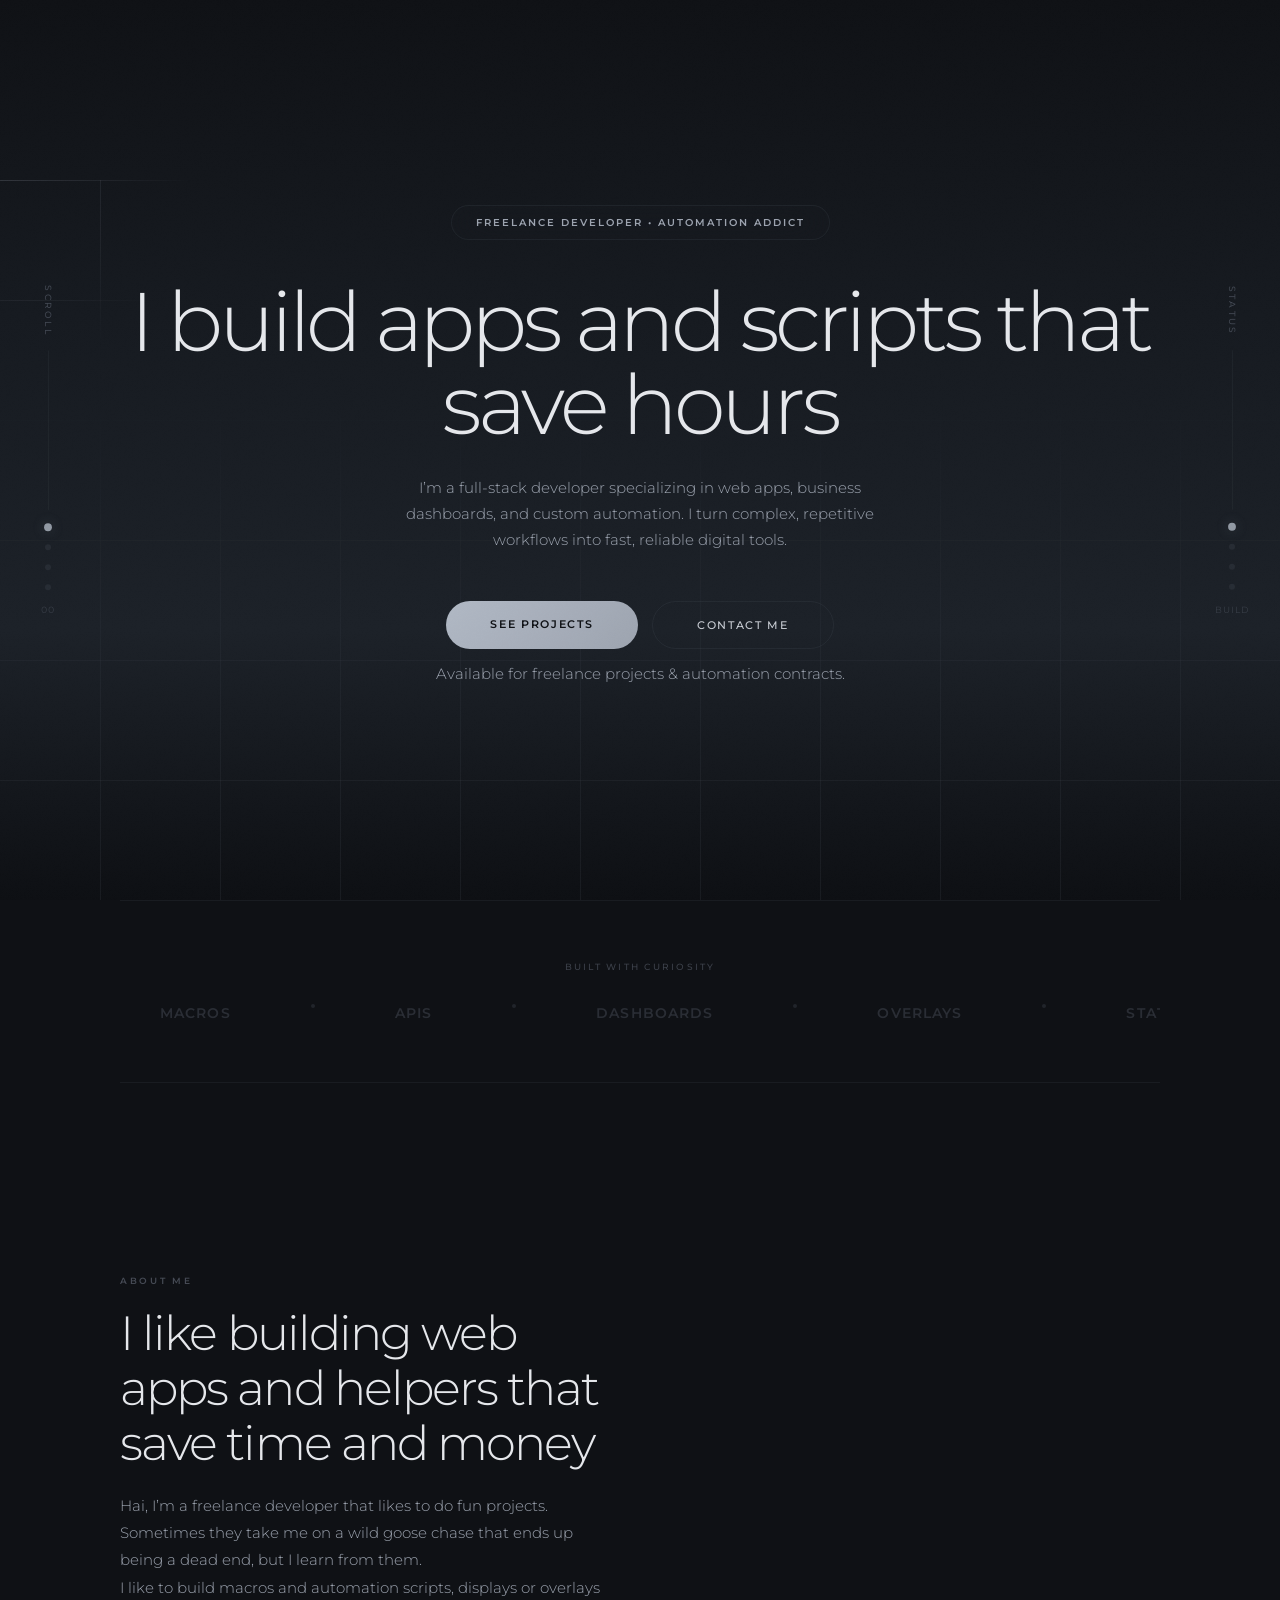
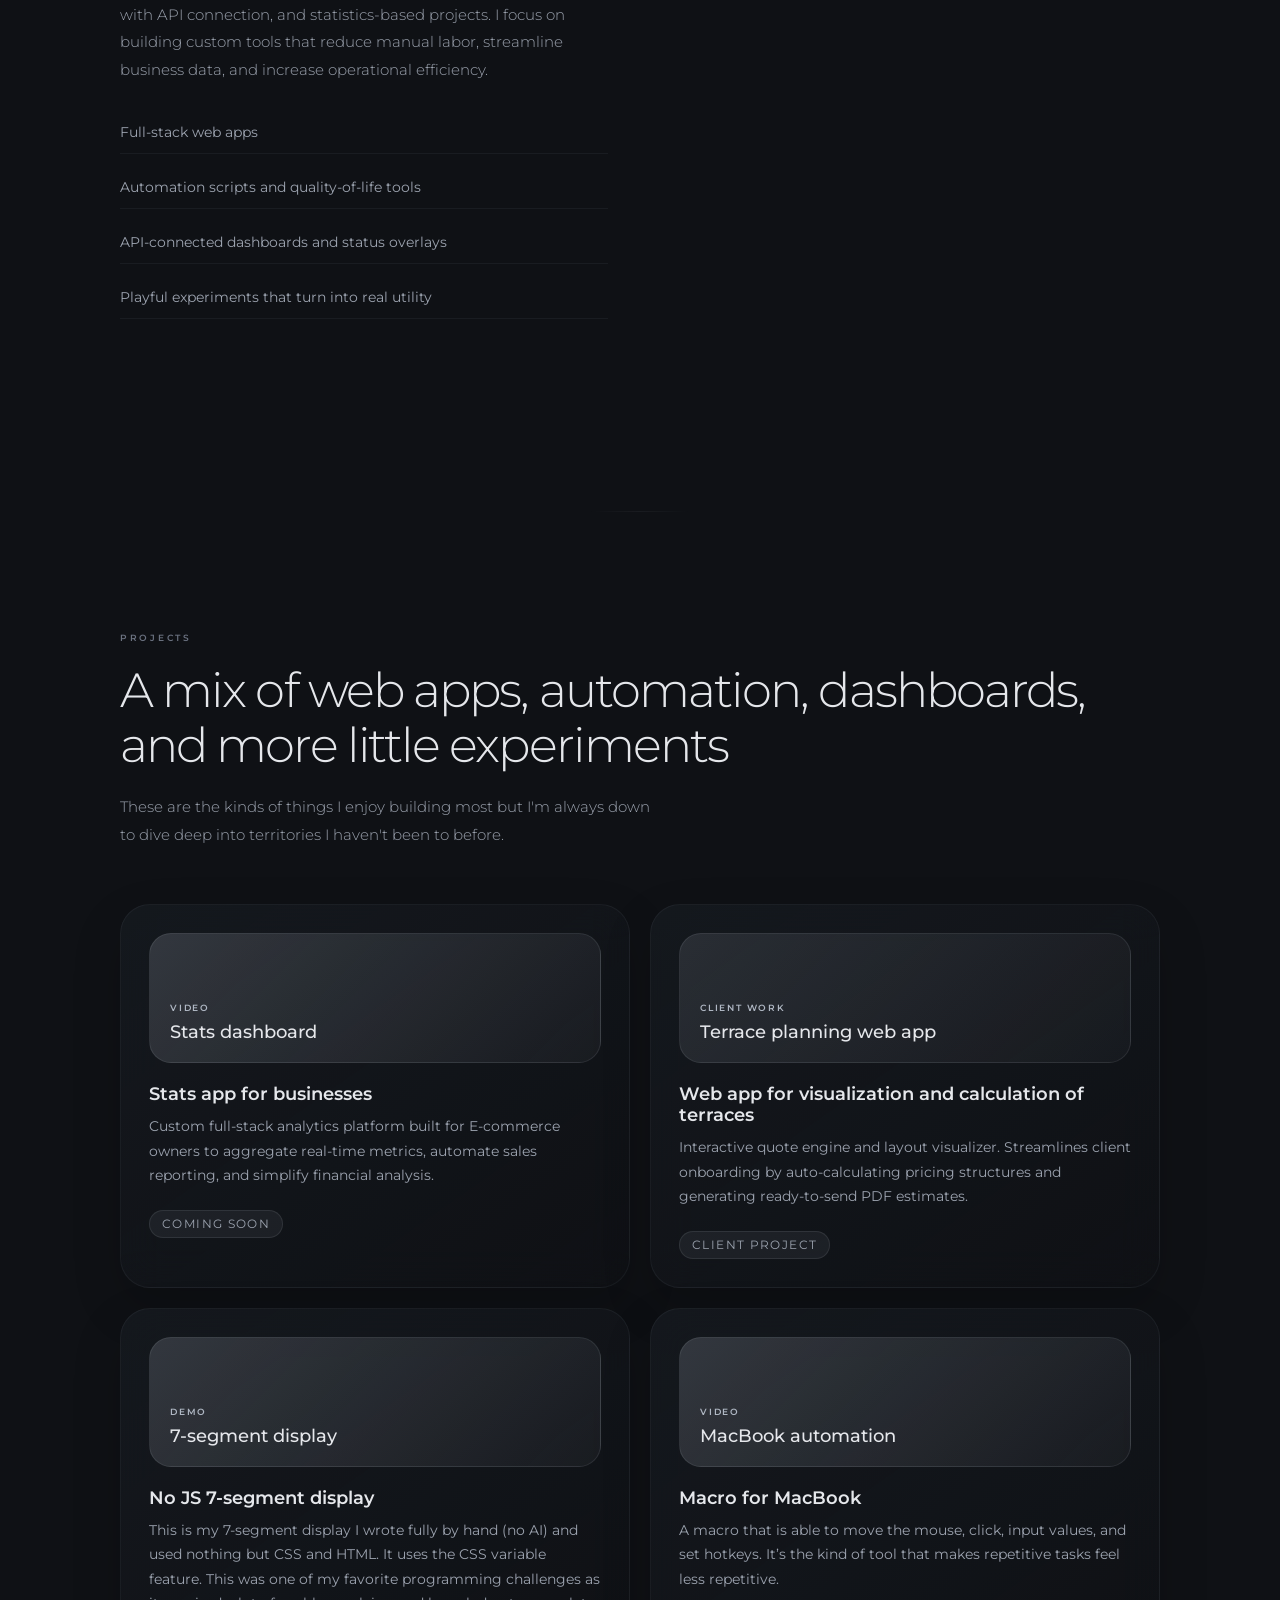
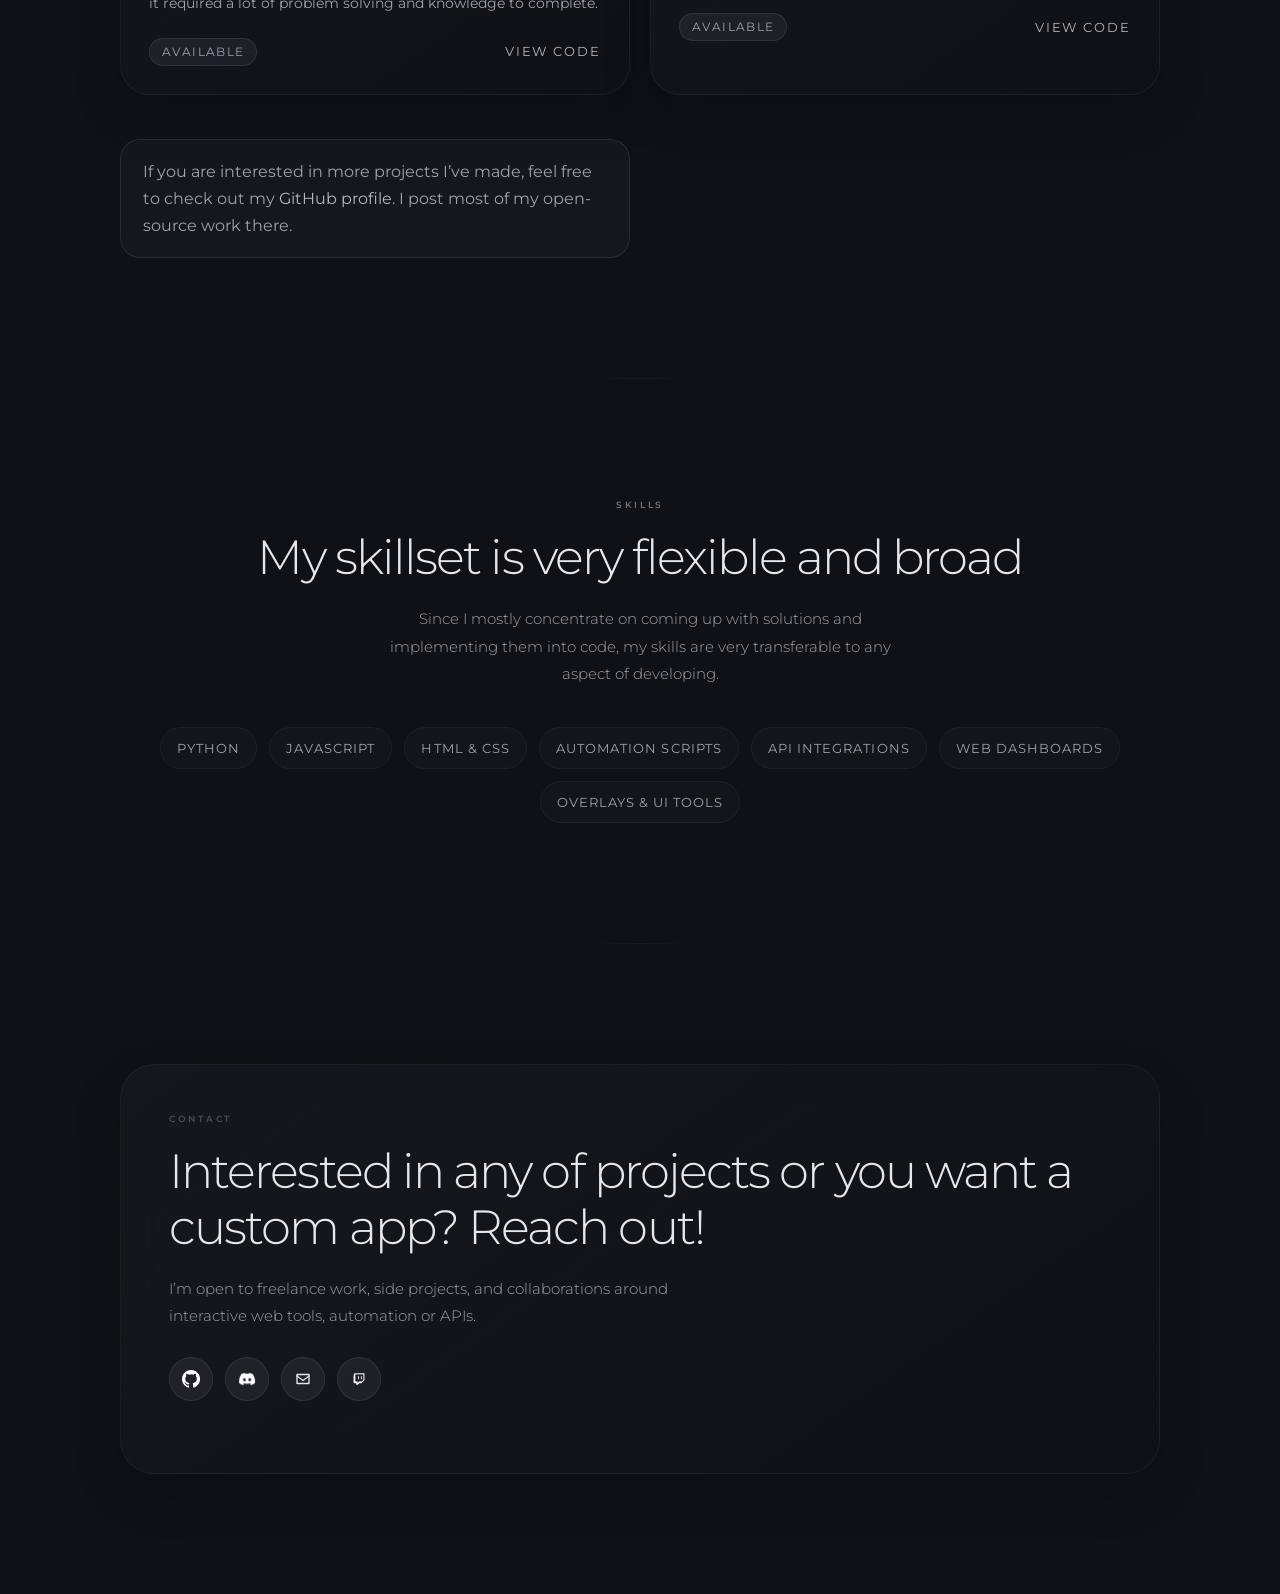
==== commit 856faa85: "fixes" ====
--- a/index.html
+++ b/index.html
@@ -6,7 +6,7 @@
 <title>Zoe / freelance developer</title>
 <link rel="preconnect" href="https://fonts.googleapis.com">
 <link href="https://fonts.googleapis.com/css2?family=Montserrat:wght@300;400;500;600;700&display=swap" rel="stylesheet">
-<link rel="stylesheet" href="templatemo-621-luminary-style.css">
+<link rel="stylesheet" href="styles.css">
 </head>
 <body>
 
@@ -40,7 +40,6 @@
   <section class="hero" id="hero">
     <div class="hero-grid"></div>
     <div class="hero-badge">
-      <div class="hero-badge-dot"></div>
       <span>Freelance developer • automation addict</span>
     </div>
     <h1>I build apps and scripts that save hours</h1>
@@ -211,6 +210,6 @@
   </section>
 </main>
 
-<script src="templatemo-621-luminary-script.js"></script>
+<script src="script.js"></script>
 </body>
 </html>
--- a/styles.css
+++ b/styles.css
@@ -0,0 +1,813 @@
+/*
+Custom portfolio stylesheet
+*/
+
+*, *::before, *::after { margin: 0; padding: 0; box-sizing: border-box; }
+
+:root {
+  --base-deep: #0F1115;
+  --base-mid: #161A20;
+  --base-soft: #1C2128;
+  --slate-warm: #6B7280;
+  --slate-light: #9CA3AF;
+  --graphite: #2A2E35;
+  --graphite-soft: #3D424A;
+  --ivory: #E5E7EB;
+  --ivory-muted: #C9CDD4;
+  --silver: #B0B8C4;
+  --panel-bg: rgba(22, 26, 32, 0.55);
+  --panel-border: rgba(156, 163, 175, 0.08);
+  --silk-ease: cubic-bezier(0.16, 1, 0.3, 1);
+}
+
+html { scroll-behavior: smooth; font-size: 16px; scroll-padding-top: 80px; }
+
+body {
+  font-family: 'Montserrat', sans-serif;
+  background: var(--base-deep);
+  color: var(--ivory);
+  overflow-x: hidden;
+  -webkit-font-smoothing: antialiased;
+}
+
+/* ── Grain ── */
+.grain {
+  position: fixed; inset: 0; pointer-events: none; z-index: 9999;
+  opacity: 0.028; mix-blend-mode: overlay;
+}
+
+/* ── BG ── */
+.atmosphere {
+  position: fixed; inset: 0; z-index: 0;
+  background: linear-gradient(180deg, #0F1115 0%, #161A20 35%, #1C2128 70%, #0D0F13 100%);
+}
+
+/* ── Nav ── */
+.top-nav {
+  position: fixed; top: 0; left: 0; right: 0; z-index: 600;
+  display: flex; justify-content: space-between; align-items: center;
+  padding: 24px 40px;
+  transition: background 0.8s var(--silk-ease), padding 0.8s var(--silk-ease);
+}
+.top-nav.scrolled {
+  background: rgba(15, 17, 21, 0.85);
+  backdrop-filter: blur(20px); -webkit-backdrop-filter: blur(20px);
+  padding: 16px 40px;
+}
+.nav-brand { font-size: 13px; font-weight: 700; letter-spacing: 0.2em; text-transform: uppercase; color: var(--ivory); text-decoration: none; }
+.nav-brand span { font-weight: 300; color: var(--slate-warm); margin-left: 4px; }
+.nav-links { display: flex; gap: 32px; list-style: none; align-items: center; }
+.nav-links a {
+  font-size: 10px; font-weight: 500; letter-spacing: 0.18em; text-transform: uppercase;
+  color: var(--slate-warm); text-decoration: none; position: relative; padding: 14px 0 6px;
+  transition: color 0.8s var(--silk-ease);
+}
+.nav-links a::after {
+  content: ''; position: absolute; top: 0; left: 50%;
+  width: 6px; height: 6px;
+  border-right: 1px solid var(--silver); border-bottom: 1px solid var(--silver);
+  transform: translateX(-50%) rotate(45deg) translateY(-8px);
+  opacity: 0; transition: transform 0.8s var(--silk-ease), opacity 0.6s var(--silk-ease);
+  pointer-events: none;
+}
+.nav-links a:hover { color: var(--ivory); }
+.nav-links a:hover::after { opacity: 0.7; transform: translateX(-50%) rotate(45deg) translateY(0); }
+.nav-links a.active { color: var(--ivory-muted); }
+.nav-links a.active::after { opacity: 0.4; transform: translateX(-50%) rotate(45deg) translateY(0); }
+.nav-cta {
+  padding: 10px 28px; border-radius: 100px; font-family: inherit;
+  font-size: 10px; font-weight: 600; letter-spacing: 0.15em; text-transform: uppercase;
+  background: linear-gradient(135deg, var(--silver), var(--slate-light));
+  color: var(--base-deep); border: none; cursor: pointer; text-decoration: none;
+  transition: transform 0.8s var(--silk-ease), box-shadow 0.8s var(--silk-ease);
+}
+.nav-cta:hover { transform: scale(1.03); box-shadow: 0 6px 30px rgba(176,184,196,0.15); }
+
+/* ── Hamburger ── */
+.nav-toggle {
+  display: none; background: none; border: none; cursor: pointer;
+  width: 32px; height: 24px; position: relative; padding: 0;
+}
+.toggle-bar {
+  display: block; width: 100%; height: 1.5px; background: var(--ivory);
+  position: absolute; left: 0;
+  transition: transform 0.6s var(--silk-ease), top 0.6s var(--silk-ease);
+}
+.toggle-bar:nth-child(1) { top: 6px; }
+.toggle-bar:nth-child(2) { top: 16px; }
+.nav-toggle.active .toggle-bar:nth-child(1) { top: 11px; transform: rotate(45deg); }
+.nav-toggle.active .toggle-bar:nth-child(2) { top: 11px; transform: rotate(-45deg); }
+
+/* ── Mobile Menu ── */
+.mobile-menu {
+  position: fixed; inset: 0; z-index: 550;
+  pointer-events: none; opacity: 0; visibility: hidden;
+  transition: opacity 0.6s var(--silk-ease), visibility 0.6s var(--silk-ease);
+}
+.mobile-menu.open { opacity: 1; visibility: visible; pointer-events: auto; }
+.mobile-menu-inner {
+  position: absolute; inset: 0;
+  background: rgba(15, 17, 21, 0.94);
+  backdrop-filter: blur(40px); -webkit-backdrop-filter: blur(40px);
+  display: flex; flex-direction: column; justify-content: center;
+  padding: 100px 40px 60px; overflow-y: auto;
+}
+.mobile-menu-links { display: flex; flex-direction: column; flex: 1; justify-content: center; }
+.mobile-menu-link {
+  display: flex; align-items: baseline; gap: 16px;
+  font-size: clamp(1.6rem, 5vw, 2.6rem); font-weight: 300; letter-spacing: -0.02em;
+  color: var(--ivory); text-decoration: none; padding: 14px 0;
+  border-bottom: 1px solid rgba(156,163,175,0.06); position: relative;
+  opacity: 0; transform: translateY(20px);
+  transition: opacity 0.3s ease, transform 0.3s ease, color 0.6s var(--silk-ease);
+}
+.mobile-menu.open .mobile-menu-link {
+  opacity: 1; transform: translateY(0);
+  transition: opacity 0.5s var(--silk-ease), transform 0.5s var(--silk-ease), color 0.6s var(--silk-ease);
+}
+.mobile-menu.open .mobile-menu-link:nth-child(1) { transition-delay: 0.06s; }
+.mobile-menu.open .mobile-menu-link:nth-child(2) { transition-delay: 0.12s; }
+.mobile-menu.open .mobile-menu-link:nth-child(3) { transition-delay: 0.18s; }
+.mobile-menu.open .mobile-menu-link:nth-child(4) { transition-delay: 0.24s; }
+.mobile-menu.open .mobile-menu-link:nth-child(5) { transition-delay: 0.30s; }
+.mobile-menu.open .mobile-menu-link:nth-child(6) { transition-delay: 0.36s; }
+.mobile-menu.open .mobile-menu-link:nth-child(7) { transition-delay: 0.42s; }
+.mobile-menu-link::before {
+  content: attr(data-index); font-size: 10px; font-weight: 500;
+  letter-spacing: 0.15em; color: var(--slate-warm); opacity: 0.4;
+  min-width: 24px; font-variant-numeric: tabular-nums;
+}
+.mobile-menu-footer {
+  display: flex; justify-content: space-between; align-items: center;
+  padding-top: 24px; border-top: 1px solid rgba(156,163,175,0.06);
+  opacity: 0; transition: opacity 0.3s ease;
+}
+.mobile-menu.open .mobile-menu-footer {
+  opacity: 1; transition: opacity 0.5s var(--silk-ease) 0.45s;
+}
+.mobile-menu-footer a {
+  font-size: 10px; font-weight: 400; letter-spacing: 0.1em; text-transform: uppercase;
+  color: var(--slate-warm); opacity: 0.4; text-decoration: none;
+}
+body.menu-open { overflow: hidden; }
+body.menu-open .top-nav { background: rgba(15,17,21,0.95); backdrop-filter: blur(20px); }
+
+/* ── Side Panels ── */
+.side-panel {
+  position: fixed; top: 50%; transform: translateY(-50%);
+  width: 56px; z-index: 100;
+  display: flex; flex-direction: column; align-items: center;
+  gap: 14px; padding: 24px 0;
+}
+.side-panel.left { left: 20px; }
+.side-panel.right { right: 20px; }
+.side-label {
+  writing-mode: vertical-rl; text-orientation: mixed;
+  font-size: 9px; font-weight: 500; letter-spacing: 0.25em; text-transform: uppercase;
+  color: var(--slate-warm); opacity: 0.5;
+}
+.side-track {
+  width: 1px; height: 160px;
+  background: rgba(156,163,175,0.06); position: relative; border-radius: 1px;
+}
+.side-track-fill {
+  position: absolute; top: 0; left: 0; width: 100%; height: 0%;
+  background: linear-gradient(to bottom, var(--silver), rgba(176,184,196,0.15));
+  border-radius: 1px; transition: height 1.2s var(--silk-ease);
+}
+.side-dot {
+  width: 6px; height: 6px; border-radius: 50%;
+  background: var(--slate-warm); opacity: 0.15;
+  transition: opacity 0.8s var(--silk-ease), transform 0.8s var(--silk-ease), box-shadow 0.8s var(--silk-ease);
+}
+.side-dot.active {
+  opacity: 0.8; background: var(--silver);
+  box-shadow: 0 0 12px rgba(176,184,196,0.3); transform: scale(1.3);
+}
+.side-readout {
+  font-size: 9px; font-weight: 400; letter-spacing: 0.1em;
+  color: var(--slate-warm); opacity: 0.35;
+  font-variant-numeric: tabular-nums;
+}
+
+/* ── Container ── */
+.main { position: relative; z-index: 10; max-width: 1120px; margin: 0 auto; padding: 0 40px; }
+
+/* ── Shared ── */
+.section { padding: 120px 0; position: relative; }
+.section-tag {
+  font-size: 9px; font-weight: 600; letter-spacing: 0.3em; text-transform: uppercase;
+  color: var(--slate-warm); opacity: 0.6; margin-bottom: 20px;
+}
+.section-title {
+  font-size: clamp(2rem, 4vw, 3rem); font-weight: 300;
+  letter-spacing: -0.04em; line-height: 1.15; color: var(--ivory); margin-bottom: 20px;
+}
+.section-title strong { font-weight: 600; }
+.section-body {
+  font-size: 0.95rem; font-weight: 300; line-height: 1.8; color: var(--slate-light); max-width: 540px;
+}
+.section-center { text-align: center; }
+.section-center .section-body { margin: 0 auto; }
+
+.silk-divider { width: 100px; height: 1px; background: linear-gradient(90deg, transparent, var(--panel-border), transparent); margin: 0 auto; }
+
+.btn-primary {
+  display: inline-block; padding: 16px 44px; border-radius: 100px;
+  background: linear-gradient(135deg, var(--silver), var(--slate-light));
+  color: var(--base-deep); font-family: inherit; font-size: 11px; font-weight: 600;
+  letter-spacing: 0.15em; text-transform: uppercase; border: none; cursor: pointer;
+  text-decoration: none;
+  transition: transform 0.8s var(--silk-ease), box-shadow 0.8s var(--silk-ease);
+}
+.btn-primary:hover { transform: scale(1.02); box-shadow: 0 8px 40px rgba(176,184,196,0.18); }
+.btn-secondary {
+  display: inline-block; padding: 16px 44px; border-radius: 100px; background: transparent;
+  color: var(--ivory-muted); font-family: inherit; font-size: 11px; font-weight: 500;
+  letter-spacing: 0.15em; text-transform: uppercase;
+  border: 1px solid var(--panel-border); cursor: pointer; text-decoration: none;
+  transition: transform 0.8s var(--silk-ease), border-color 0.8s var(--silk-ease), background 0.8s var(--silk-ease);
+}
+.btn-secondary:hover { transform: scale(1.02); border-color: rgba(156,163,175,0.2); background: rgba(156,163,175,0.04); }
+
+/* ── Reveal ── */
+.reveal {
+  opacity: 0; transform: translateY(36px);
+  transition: opacity 1.2s var(--silk-ease), transform 1.2s var(--silk-ease);
+}
+.reveal.visible { opacity: 1; transform: translateY(0); }
+.reveal-d1 { transition-delay: 0.1s; }
+.reveal-d2 { transition-delay: 0.2s; }
+.reveal-d3 { transition-delay: 0.3s; }
+.reveal-d4 { transition-delay: 0.4s; }
+
+/* ══════════════════════════════════
+   HERO
+   ══════════════════════════════════ */
+.hero {
+  min-height: 100vh; display: flex; flex-direction: column;
+  justify-content: center; align-items: center; text-align: center;
+  padding: 120px 0 80px; position: relative;
+}
+.hero-grid {
+  position: absolute; bottom: 0; left: 50%; height: 80%;
+  width: 100vw; transform: translateX(-50%);
+  z-index: 0; pointer-events: none;
+  --mx: 50%; --my: 50%;
+  background-image:
+    linear-gradient(to right, rgba(156,163,175,0.22) 1px, transparent 1px),
+    linear-gradient(to bottom, rgba(156,163,175,0.22) 1px, transparent 1px);
+  background-size: 120px 120px;
+  background-position: center bottom;
+  -webkit-mask-image:
+    radial-gradient(circle 300px at var(--mx) var(--my), rgba(0,0,0,1) 0%, transparent 65%),
+    linear-gradient(to bottom, transparent 0%, transparent 25%, rgba(0,0,0,0.1) 45%, rgba(0,0,0,0.25) 70%, rgba(0,0,0,0.4) 100%);
+  mask-image:
+    radial-gradient(circle 300px at var(--mx) var(--my), rgba(0,0,0,1) 0%, transparent 65%),
+    linear-gradient(to bottom, transparent 0%, transparent 25%, rgba(0,0,0,0.1) 45%, rgba(0,0,0,0.25) 70%, rgba(0,0,0,0.4) 100%);
+  -webkit-mask-composite: source-over;
+  mask-composite: add;
+}
+.hero > *:not(.hero-grid) { position: relative; z-index: 1; }
+.hero-badge {
+  display: inline-flex; align-items: center; gap: 10px;
+  padding: 10px 24px; border-radius: 100px;
+  background: var(--panel-bg); border: 1px solid var(--panel-border);
+  backdrop-filter: blur(20px); margin-bottom: 40px;
+  opacity: 0; transform: translateY(16px);
+  animation: fadeUp 1.2s var(--silk-ease) 0.2s forwards;
+}
+.hero-badge-dot {
+  width: 6px; height: 6px; border-radius: 50%; background: var(--silver);
+  box-shadow: 0 0 8px rgba(176,184,196,0.4); animation: pulse 3s ease-in-out infinite;
+}
+.hero-badge span { font-size: 10px; font-weight: 600; letter-spacing: 0.2em; text-transform: uppercase; color: var(--slate-light); }
+
+.hero h1 {
+  font-size: clamp(2.8rem, 6.5vw, 5.5rem); font-weight: 300;
+  letter-spacing: -0.05em; line-height: 1;
+  opacity: 0; transform: translateY(24px);
+  animation: fadeUp 1.4s var(--silk-ease) 0.4s forwards;
+}
+.hero h1 em {
+  font-style: normal; font-weight: 600;
+  background: linear-gradient(135deg, var(--ivory), var(--silver), var(--slate-light));
+  -webkit-background-clip: text; -webkit-text-fill-color: transparent; background-clip: text;
+}
+.hero-sub {
+  font-size: clamp(0.85rem, 1.2vw, 1rem); font-weight: 300; line-height: 1.7;
+  color: var(--slate-light); max-width: 520px; margin: 28px auto 48px;
+  opacity: 0; transform: translateY(16px);
+  animation: fadeUp 1.4s var(--silk-ease) 0.6s forwards;
+}
+.hero-ctas {
+  display: flex; gap: 14px;
+  opacity: 0; transform: translateY(16px);
+  animation: fadeUp 1.4s var(--silk-ease) 0.8s forwards;
+}
+.hero-metrics {
+  display: flex; justify-content: center; gap: 56px; margin-top: 72px;
+  opacity: 0; transform: translateY(16px);
+  animation: fadeUp 1.4s var(--silk-ease) 1s forwards;
+}
+.metric { text-align: center; }
+.metric-value {
+  font-size: clamp(1.8rem, 3vw, 2.6rem); font-weight: 300; letter-spacing: -0.04em;
+  color: var(--ivory); line-height: 1; font-variant-numeric: tabular-nums;
+}
+.metric-value span { font-size: 0.5em; font-weight: 400; color: var(--slate-warm); vertical-align: super; margin-left: 2px; }
+.metric-label { font-size: 9px; font-weight: 500; letter-spacing: 0.2em; text-transform: uppercase; color: var(--slate-warm); margin-top: 8px; }
+
+@keyframes fadeUp { to { opacity: 1; transform: translateY(0); } }
+@keyframes pulse { 0%,100% { opacity: 1; } 50% { opacity: 0.4; } }
+
+/* ══════════════════════════════════
+   LOGO TICKER
+   ══════════════════════════════════ */
+.logo-ticker {
+  padding: 60px 0; border-top: 1px solid var(--panel-border); border-bottom: 1px solid var(--panel-border);
+  overflow: hidden; position: relative; z-index: 10;
+}
+.logo-ticker-label {
+  text-align: center; font-size: 9px; font-weight: 500; letter-spacing: 0.25em;
+  text-transform: uppercase; color: var(--slate-warm); opacity: 0.5; margin-bottom: 32px;
+}
+.ticker-track {
+  display: flex; width: max-content;
+  animation: tickerScroll 30s linear infinite;
+}
+.ticker-track:hover { animation-play-state: paused; }
+.ticker-item {
+  flex-shrink: 0; padding: 0 40px; display: flex; align-items: center;
+  font-size: 14px; font-weight: 600; letter-spacing: 0.08em; text-transform: uppercase;
+  color: var(--slate-warm); opacity: 0.3;
+  transition: opacity 0.6s var(--silk-ease);
+}
+.ticker-item:hover { opacity: 0.7; }
+.ticker-dot { width: 4px; height: 4px; border-radius: 50%; background: var(--slate-warm); opacity: 0.2; margin: 0 40px; flex-shrink: 0; }
+
+@keyframes tickerScroll { to { transform: translateX(-50%); } }
+
+/* ══════════════════════════════════
+   FEATURE SHOWCASE
+   ══════════════════════════════════ */
+.feature {
+  display: grid; grid-template-columns: 1fr 1fr; gap: 64px; align-items: center;
+  padding: 72px 0;
+}
+.feature.reverse { direction: rtl; }
+.feature.reverse > * { direction: ltr; }
+
+.feature-visual {
+  position: relative; height: 320px; border-radius: 32px; overflow: hidden;
+  background: var(--panel-bg); border: 1px solid var(--panel-border);
+}
+.feature-visual img {
+  width: 100%; height: 100%; object-fit: cover; border-radius: inherit;
+}
+.feature-number {
+  font-size: 3rem; font-weight: 200; letter-spacing: -0.04em;
+  color: rgba(176,184,196,0.08); line-height: 1; margin-bottom: 12px;
+  font-variant-numeric: tabular-nums;
+}
+
+/* ══════════════════════════════════
+   PRICING
+   ══════════════════════════════════ */
+.pricing-toggle {
+  display: flex; justify-content: center; align-items: center; gap: 16px;
+  margin: 40px 0 56px;
+}
+.pricing-toggle-label {
+  font-size: 11px; font-weight: 500; letter-spacing: 0.1em; text-transform: uppercase;
+  color: var(--slate-warm); transition: color 0.6s var(--silk-ease);
+}
+.pricing-toggle-label.active { color: var(--ivory); }
+.toggle-switch {
+  width: 48px; height: 26px; border-radius: 100px; background: var(--graphite);
+  border: 1px solid var(--panel-border); position: relative; cursor: pointer;
+  transition: background 0.6s var(--silk-ease);
+}
+.toggle-switch::after {
+  content: ''; position: absolute; top: 3px; left: 3px;
+  width: 18px; height: 18px; border-radius: 50%;
+  background: var(--silver); transition: transform 0.6s var(--silk-ease);
+}
+.toggle-switch.annual::after { transform: translateX(22px); }
+.save-badge {
+  font-size: 9px; font-weight: 600; letter-spacing: 0.15em; text-transform: uppercase;
+  color: var(--silver); opacity: 0; transition: opacity 0.4s var(--silk-ease);
+}
+.save-badge.show { opacity: 1; }
+
+.pricing-grid {
+  display: grid; grid-template-columns: repeat(3, 1fr); gap: 20px;
+}
+.pricing-card {
+  background: var(--panel-bg); border: 1px solid var(--panel-border); border-radius: 36px;
+  padding: 44px 36px; backdrop-filter: blur(20px); -webkit-backdrop-filter: blur(20px);
+  position: relative; overflow: hidden; display: flex; flex-direction: column;
+  transition: transform 0.8s var(--silk-ease), box-shadow 0.8s var(--silk-ease);
+}
+.pricing-card::before {
+  content: ''; position: absolute; inset: 0; border-radius: inherit;
+  background: linear-gradient(160deg, rgba(210,215,220,0.02) 0%, transparent 40%);
+  pointer-events: none; transition: opacity 0.8s var(--silk-ease); opacity: 0;
+}
+.pricing-card.featured {
+  border-color: rgba(176,184,196,0.15);
+  box-shadow: 0 0 60px rgba(176,184,196,0.04);
+  padding-top: 60px;
+}
+.pricing-card.featured::before { opacity: 1; }
+.pricing-card.featured .pricing-badge { display: inline-block; }
+
+.pricing-badge {
+  display: none; position: absolute; top: 12px; right: 20px;
+  font-size: 8px; font-weight: 600; letter-spacing: 0.2em; text-transform: uppercase;
+  padding: 5px 14px; border-radius: 100px;
+  background: rgba(176,184,196,0.1); border: 1px solid rgba(176,184,196,0.12);
+  color: var(--silver);
+}
+
+.pricing-tier {
+  font-size: 10px; font-weight: 600; letter-spacing: 0.2em; text-transform: uppercase;
+  color: var(--slate-warm); margin-bottom: 24px;
+}
+
+.pricing-prices { margin-bottom: 24px; }
+
+.price-option {
+  display: flex; align-items: baseline; justify-content: space-between;
+  padding: 14px 0; border-bottom: 1px solid rgba(156,163,175,0.05);
+  transition: opacity 0.6s var(--silk-ease);
+  opacity: 0.35;
+}
+.price-option.active { opacity: 1; }
+
+.price-option-left { display: flex; align-items: baseline; gap: 3px; }
+.price-currency {
+  font-size: 0.9rem; font-weight: 300; color: var(--slate-warm);
+  transition: color 0.6s var(--silk-ease);
+}
+.price-amount {
+  font-size: 2rem; font-weight: 300; letter-spacing: -0.04em; color: var(--slate-light);
+  font-variant-numeric: tabular-nums;
+  transition: font-size 0.6s var(--silk-ease), color 0.6s var(--silk-ease);
+}
+.price-period {
+  font-size: 0.75rem; font-weight: 300; color: var(--slate-warm); margin-left: 2px;
+  transition: color 0.6s var(--silk-ease);
+}
+.price-yearly {
+  font-size: 0.72rem; font-weight: 400; color: var(--slate-warm);
+  font-variant-numeric: tabular-nums;
+  transition: color 0.6s var(--silk-ease);
+}
+
+/* Active state — emphasized */
+.price-option.active .price-currency { color: var(--slate-light); }
+.price-option.active .price-amount { font-size: 2.6rem; color: var(--ivory); }
+.price-option.active .price-period { color: var(--slate-light); }
+.price-option.active .price-yearly { color: var(--slate-light); }
+
+.price-label {
+  font-size: 8px; font-weight: 600; letter-spacing: 0.15em; text-transform: uppercase;
+  color: var(--slate-warm); margin-bottom: 2px;
+  transition: color 0.6s var(--silk-ease);
+}
+.price-option.active .price-label { color: var(--silver); }
+
+.pricing-desc {
+  font-size: 0.85rem; font-weight: 300; line-height: 1.6; color: var(--slate-light);
+  margin-bottom: 28px; flex: 1;
+}
+.pricing-features { list-style: none; margin-bottom: 32px; }
+.pricing-features li {
+  font-size: 0.82rem; font-weight: 400; color: var(--slate-light);
+  padding: 8px 0; border-bottom: 1px solid rgba(156,163,175,0.05);
+  display: flex; align-items: center; gap: 10px;
+}
+.pricing-features li::before {
+  content: ''; width: 4px; height: 4px; border-radius: 50%;
+  background: var(--silver); opacity: 0.5; flex-shrink: 0;
+}
+.pricing-card .btn-primary, .pricing-card .btn-secondary { width: 100%; text-align: center; padding: 14px; }
+
+/* ══════════════════════════════════
+   TESTIMONIALS
+   ══════════════════════════════════ */
+.testimonials-grid {
+  display: grid; grid-template-columns: repeat(3, 1fr); gap: 20px;
+  margin-top: 56px;
+}
+.testimonial-card {
+  background: var(--panel-bg); border: 1px solid var(--panel-border);
+  border-radius: 28px; padding: 36px; backdrop-filter: blur(20px);
+  transition: transform 0.8s var(--silk-ease);
+}
+.testimonial-quote {
+  font-size: 0.9rem; font-weight: 300; line-height: 1.75; color: var(--slate-light);
+  margin-bottom: 24px; font-style: italic;
+}
+.testimonial-author { display: flex; align-items: center; gap: 12px; }
+.testimonial-avatar {
+  width: 36px; height: 36px; border-radius: 50%;
+  background: var(--graphite); border: 1px solid var(--panel-border);
+  display: flex; align-items: center; justify-content: center;
+  font-size: 12px; font-weight: 600; color: var(--slate-warm);
+}
+.testimonial-name { font-size: 0.8rem; font-weight: 500; color: var(--ivory); }
+.testimonial-role { font-size: 0.72rem; font-weight: 300; color: var(--slate-warm); margin-top: 2px; }
+.testimonial-card:nth-child(2) { transform: translateY(24px); }
+
+/* ══════════════════════════════════
+   INTEGRATIONS
+   ══════════════════════════════════ */
+.integrations-grid {
+  display: grid; grid-template-columns: repeat(6, 1fr); gap: 16px; margin-top: 56px;
+}
+.integration-item {
+  background: var(--panel-bg); border: 1px solid var(--panel-border);
+  border-radius: 20px; padding: 28px 16px; text-align: center;
+  backdrop-filter: blur(16px);
+  transition: transform 0.8s var(--silk-ease), border-color 0.8s var(--silk-ease);
+}
+.integration-icon {
+  width: 40px; height: 40px; margin: 0 auto 12px;
+  border-radius: 10px; background: var(--graphite); border: 1px solid var(--panel-border);
+  display: flex; align-items: center; justify-content: center;
+  font-size: 16px; color: var(--slate-light);
+}
+.integration-name {
+  font-size: 0.72rem; font-weight: 500; letter-spacing: 0.05em;
+  color: var(--slate-light); text-transform: uppercase;
+}
+
+/* ══════════════════════════════════
+   FAQ
+   ══════════════════════════════════ */
+.faq-list { max-width: 720px; margin: 48px auto 0; }
+.faq-controls {
+  display: flex; justify-content: flex-end; margin-bottom: 8px;
+}
+.faq-toggle-all {
+  background: none; border: 1px solid var(--panel-border); border-radius: 100px;
+  padding: 8px 20px; font-family: inherit;
+  font-size: 9px; font-weight: 500; letter-spacing: 0.15em; text-transform: uppercase;
+  color: var(--slate-warm); cursor: pointer;
+  transition: color 0.6s var(--silk-ease), border-color 0.6s var(--silk-ease);
+}
+.faq-toggle-all:hover { color: var(--ivory); border-color: rgba(156,163,175,0.2); }
+.faq-item {
+  border-bottom: 1px solid var(--panel-border); overflow: hidden;
+}
+.faq-question {
+  width: 100%; background: none; border: none; padding: 24px 0;
+  display: flex; justify-content: space-between; align-items: center;
+  cursor: pointer; font-family: inherit;
+  font-size: 0.95rem; font-weight: 400; color: var(--ivory);
+  text-align: left;
+  transition: color 0.6s var(--silk-ease);
+}
+.faq-question:hover { color: var(--silver); }
+.faq-icon {
+  width: 20px; height: 20px; position: relative; flex-shrink: 0; margin-left: 20px;
+}
+.faq-icon::before, .faq-icon::after {
+  content: ''; position: absolute; background: var(--slate-warm);
+  transition: transform 0.6s var(--silk-ease), opacity 0.4s ease;
+}
+.faq-icon::before { width: 12px; height: 1px; top: 50%; left: 50%; transform: translate(-50%, -50%); }
+.faq-icon::after { width: 1px; height: 12px; top: 50%; left: 50%; transform: translate(-50%, -50%); }
+.faq-item.open .faq-icon::after { transform: translate(-50%, -50%) rotate(90deg); opacity: 0; }
+
+.faq-answer {
+  display: grid;
+  grid-template-rows: 0fr;
+  transition: grid-template-rows 1s var(--silk-ease);
+}
+.faq-answer-inner {
+  overflow: hidden;
+  padding: 0;
+  font-size: 0.88rem; font-weight: 300; line-height: 1.8; color: var(--slate-light);
+  transition: padding 0.8s var(--silk-ease);
+}
+.faq-item.open .faq-answer { grid-template-rows: 1fr; }
+.faq-item.open .faq-answer-inner { padding: 0 0 24px; }
+
+/* ══════════════════════════════════
+   FOOTER CTA
+   ══════════════════════════════════ */
+.footer-cta { padding: 120px 0 80px; text-align: center; }
+.footer-ctas { display: flex; justify-content: center; gap: 14px; margin-top: 40px; }
+.footer-bar {
+  display: flex; justify-content: space-between; align-items: center;
+  padding-top: 40px; border-top: 1px solid rgba(156,163,175,0.06);
+}
+.footer-brand { font-size: 11px; font-weight: 600; letter-spacing: 0.2em; text-transform: uppercase; color: var(--slate-light); opacity: 0.5; }
+.footer-links { display: flex; gap: 28px; flex-wrap: wrap; }
+.footer-links a {
+  font-size: 10px; font-weight: 400; letter-spacing: 0.1em; text-transform: uppercase;
+  color: var(--slate-light); opacity: 0.5; text-decoration: none;
+  transition: opacity 0.6s var(--silk-ease);
+}
+.footer-links a:hover { opacity: 0.8; }
+.footer-credit {
+  font-size: 10px; font-weight: 400; letter-spacing: 0.1em; text-transform: uppercase;
+  color: var(--slate-light); opacity: 0.5;
+}
+.footer-credit a {
+  color: var(--slate-light); text-decoration: none; text-transform: none; letter-spacing: 0.05em;
+  transition: opacity 0.6s var(--silk-ease);
+}
+.footer-credit a:hover { opacity: 0.8; }
+
+/* ══════════════════════════════════
+   PORTFOLIO CONTENT
+   ══════════════════════════════════ */
+.about-list {
+  display: grid; gap: 12px; margin-top: 28px;
+}
+.about-item {
+  padding: 12px 0; border-bottom: 1px solid rgba(156,163,175,0.08);
+  font-size: 0.9rem; color: var(--slate-light);
+}
+.project-grid {
+  display: grid; grid-template-columns: repeat(2, minmax(0, 1fr)); gap: 20px; margin-top: 56px;
+}
+.project-card {
+  background: linear-gradient(145deg, rgba(22,26,32,0.82), rgba(15,17,21,0.7));
+  border: 1px solid var(--panel-border); border-radius: 30px;
+  padding: 28px; backdrop-filter: blur(20px); -webkit-backdrop-filter: blur(20px);
+  display: flex; flex-direction: column; gap: 20px;
+  min-height: 100%;
+  box-shadow: 0 20px 50px rgba(0,0,0,0.16);
+  transition: transform 0.8s var(--silk-ease), border-color 0.8s var(--silk-ease), box-shadow 0.8s var(--silk-ease);
+}
+.project-visual {
+  min-height: 130px; border-radius: 22px; padding: 20px; display: flex; flex-direction: column; justify-content: flex-end;
+  background: linear-gradient(135deg, rgba(176,184,196,0.2), rgba(156,163,175,0.06));
+  border: 1px solid rgba(176,184,196,0.12);
+}
+.project-visual-alt {
+  background: linear-gradient(135deg, rgba(176,184,196,0.14), rgba(176,184,196,0.04));
+}
+.project-visual span {
+  font-size: 9px; font-weight: 600; letter-spacing: 0.2em; text-transform: uppercase; color: var(--silver); margin-bottom: 8px;
+}
+.project-visual strong {
+  font-size: 1.1rem; font-weight: 500; color: var(--ivory);
+}
+.project-content h3 {
+  font-size: 1.1rem; font-weight: 600; color: var(--ivory); margin-bottom: 10px;
+}
+.project-content p {
+  font-size: 0.9rem; line-height: 1.7; color: var(--slate-light);
+}
+.project-links {
+  display: flex; justify-content: space-between; align-items: center; gap: 12px; margin-top: 22px;
+}
+.project-links a {
+  color: var(--silver); text-decoration: none; font-size: 0.8rem; letter-spacing: 0.15em; text-transform: uppercase;
+  transition: color 0.6s var(--silk-ease);
+}
+.project-links a:hover { color: var(--ivory); }
+.pill {
+  display: inline-flex; align-items: center; padding: 6px 12px; border-radius: 999px;
+  background: rgba(176,184,196,0.08); border: 1px solid rgba(176,184,196,0.12);
+  color: var(--slate-light); font-size: 0.72rem; letter-spacing: 0.12em; text-transform: uppercase;
+}
+.more-projects {
+  margin-top: 24px; padding: 18px 22px; border: 1px solid rgba(176,184,196,0.12);
+  border-radius: 20px; background: rgba(176,184,196,0.04); color: var(--slate-light);
+  line-height: 1.7;
+}
+.more-projects a {
+  color: var(--silver); text-decoration: none;
+}
+.more-projects a:hover { color: var(--ivory); }
+.skill-grid {
+  display: flex; flex-wrap: wrap; justify-content: center; gap: 12px; margin-top: 40px;
+}
+.skill-chip {
+  padding: 12px 16px; border-radius: 999px; background: var(--panel-bg); border: 1px solid var(--panel-border);
+  color: var(--slate-light); font-size: 0.82rem; letter-spacing: 0.08em; text-transform: uppercase;
+}
+.contact-card {
+  background: linear-gradient(145deg, rgba(22,26,32,0.82), rgba(15,17,21,0.7));
+  border: 1px solid var(--panel-border); border-radius: 34px; padding: 48px;
+  backdrop-filter: blur(20px); -webkit-backdrop-filter: blur(20px);
+  box-shadow: 0 20px 50px rgba(0,0,0,0.16);
+}
+.social-links {
+  display: flex; flex-wrap: wrap; gap: 12px; margin: 28px 0 24px;
+}
+.social-link {
+  display: inline-flex; align-items: center; justify-content: center;
+  width: 44px; height: 44px; border-radius: 50%;
+  background: rgba(176,184,196,0.08); border: 1px solid rgba(176,184,196,0.12);
+  color: var(--ivory); text-decoration: none;
+  transition: transform 0.6s var(--silk-ease), border-color 0.6s var(--silk-ease), background 0.6s var(--silk-ease);
+}
+.social-link:hover {
+  transform: translateY(-2px) scale(1.04);
+  background: rgba(176,184,196,0.14);
+  border-color: rgba(176,184,196,0.24);
+}
+.social-link svg,
+.social-link img {
+  width: 18px; height: 18px;
+  object-fit: contain;
+}
+.contact-list {
+  display: grid; gap: 16px;
+}
+.contact-item {
+  display: flex; flex-direction: column; gap: 4px; padding: 14px 16px;
+  border-radius: 18px; background: rgba(176,184,196,0.05); border: 1px solid rgba(176,184,196,0.08);
+}
+.contact-item span {
+  font-size: 9px; font-weight: 600; letter-spacing: 0.2em; text-transform: uppercase; color: var(--slate-warm);
+}
+.contact-item a {
+  color: var(--ivory); text-decoration: none; font-size: 0.95rem;
+}
+.contact-item a:hover { color: var(--silver); }
+.contact-actions {
+  justify-content: flex-start; margin-top: 32px;
+}
+
+/* ══════════════════════════════════
+   RESPONSIVE
+   ══════════════════════════════════ */
+@media (max-width: 1024px) {
+  .main { padding: 0 32px; }
+  .nav-links { display: none; }
+  .nav-cta { display: none; }
+  .nav-toggle { display: block; }
+  .side-panel { display: none; }
+  .feature { grid-template-columns: 1fr; gap: 40px; }
+  .feature.reverse { direction: ltr; }
+  .feature-visual { height: 260px; }
+  .pricing-grid { grid-template-columns: 1fr; max-width: 440px; margin: 0 auto; }
+  .testimonials-grid { grid-template-columns: 1fr; max-width: 520px; margin: 48px auto 0; }
+  .testimonial-card:nth-child(2) { transform: none; }
+  .integrations-grid { grid-template-columns: repeat(3, 1fr); }
+  .project-grid { grid-template-columns: 1fr; }
+  .contact-card { padding: 36px; }
+}
+
+@media (max-width: 768px) {
+  .main { padding: 0 20px; }
+  .top-nav { padding: 18px 20px; }
+  .top-nav.scrolled { padding: 14px 20px; }
+  .hero { min-height: 100svh; padding: 100px 0 60px; }
+  .hero-metrics { flex-direction: column; gap: 28px; }
+  .hero-ctas { flex-direction: column; align-items: center; }
+  .btn-primary, .btn-secondary { width: 100%; max-width: 280px; text-align: center; }
+  .section { padding: 80px 0; }
+  .feature-visual { height: 240px; border-radius: 24px; }
+  .pricing-card { padding: 32px 24px; border-radius: 28px; }
+  .pricing-card.featured { padding-top: 52px; }
+  .integrations-grid { grid-template-columns: repeat(2, 1fr); }
+  .contact-actions { justify-content: center; }
+  .footer-bar { flex-direction: column; gap: 20px; text-align: center; }
+  .footer-links { flex-wrap: wrap; justify-content: center; }
+  .footer-ctas { flex-direction: column; align-items: center; }
+  .mobile-menu-inner { padding: 90px 20px 40px; }
+}
+
+@media (max-width: 420px) {
+  .hero h1 { font-size: 2.4rem; }
+  .section-title { font-size: 1.7rem; }
+  .integrations-grid { grid-template-columns: repeat(2, 1fr); }
+  .mobile-menu-link { font-size: 1.4rem; }
+}
+
+@media (max-height: 540px) and (orientation: landscape) {
+  .hero { min-height: auto; padding: 80px 0 40px; }
+  .hero-metrics { flex-direction: row; gap: 36px; margin-top: 40px; }
+  .section { padding: 60px 0; }
+  .mobile-menu-inner { padding: 64px 32px 24px; justify-content: flex-start; }
+  .mobile-menu-link { font-size: 1.2rem; padding: 8px 0; }
+}
+
+@media (hover: hover) and (pointer: fine) {
+  .pricing-card:hover { transform: scale(1.01); box-shadow: 0 12px 60px rgba(0,0,0,0.15); }
+  .pricing-card:hover::before { opacity: 1; }
+  .testimonial-card:hover { transform: scale(1.01); }
+  .testimonial-card:nth-child(2):hover { transform: translateY(24px) scale(1.01); }
+  .integration-item:hover { transform: scale(1.04); border-color: rgba(156,163,175,0.15); }
+}
+@media (hover: none) {
+  .pricing-card:hover, .testimonial-card:hover, .integration-item:hover { transform: none; }
+}
+
+/* Focus */
+.btn-primary:focus-visible, .btn-secondary:focus-visible,
+.nav-links a:focus-visible, .nav-toggle:focus-visible,
+.mobile-menu-link:focus-visible, .faq-question:focus-visible,
+.toggle-switch:focus-visible, .faq-toggle-all:focus-visible {
+  outline: 2px solid var(--silver); outline-offset: 3px;
+}
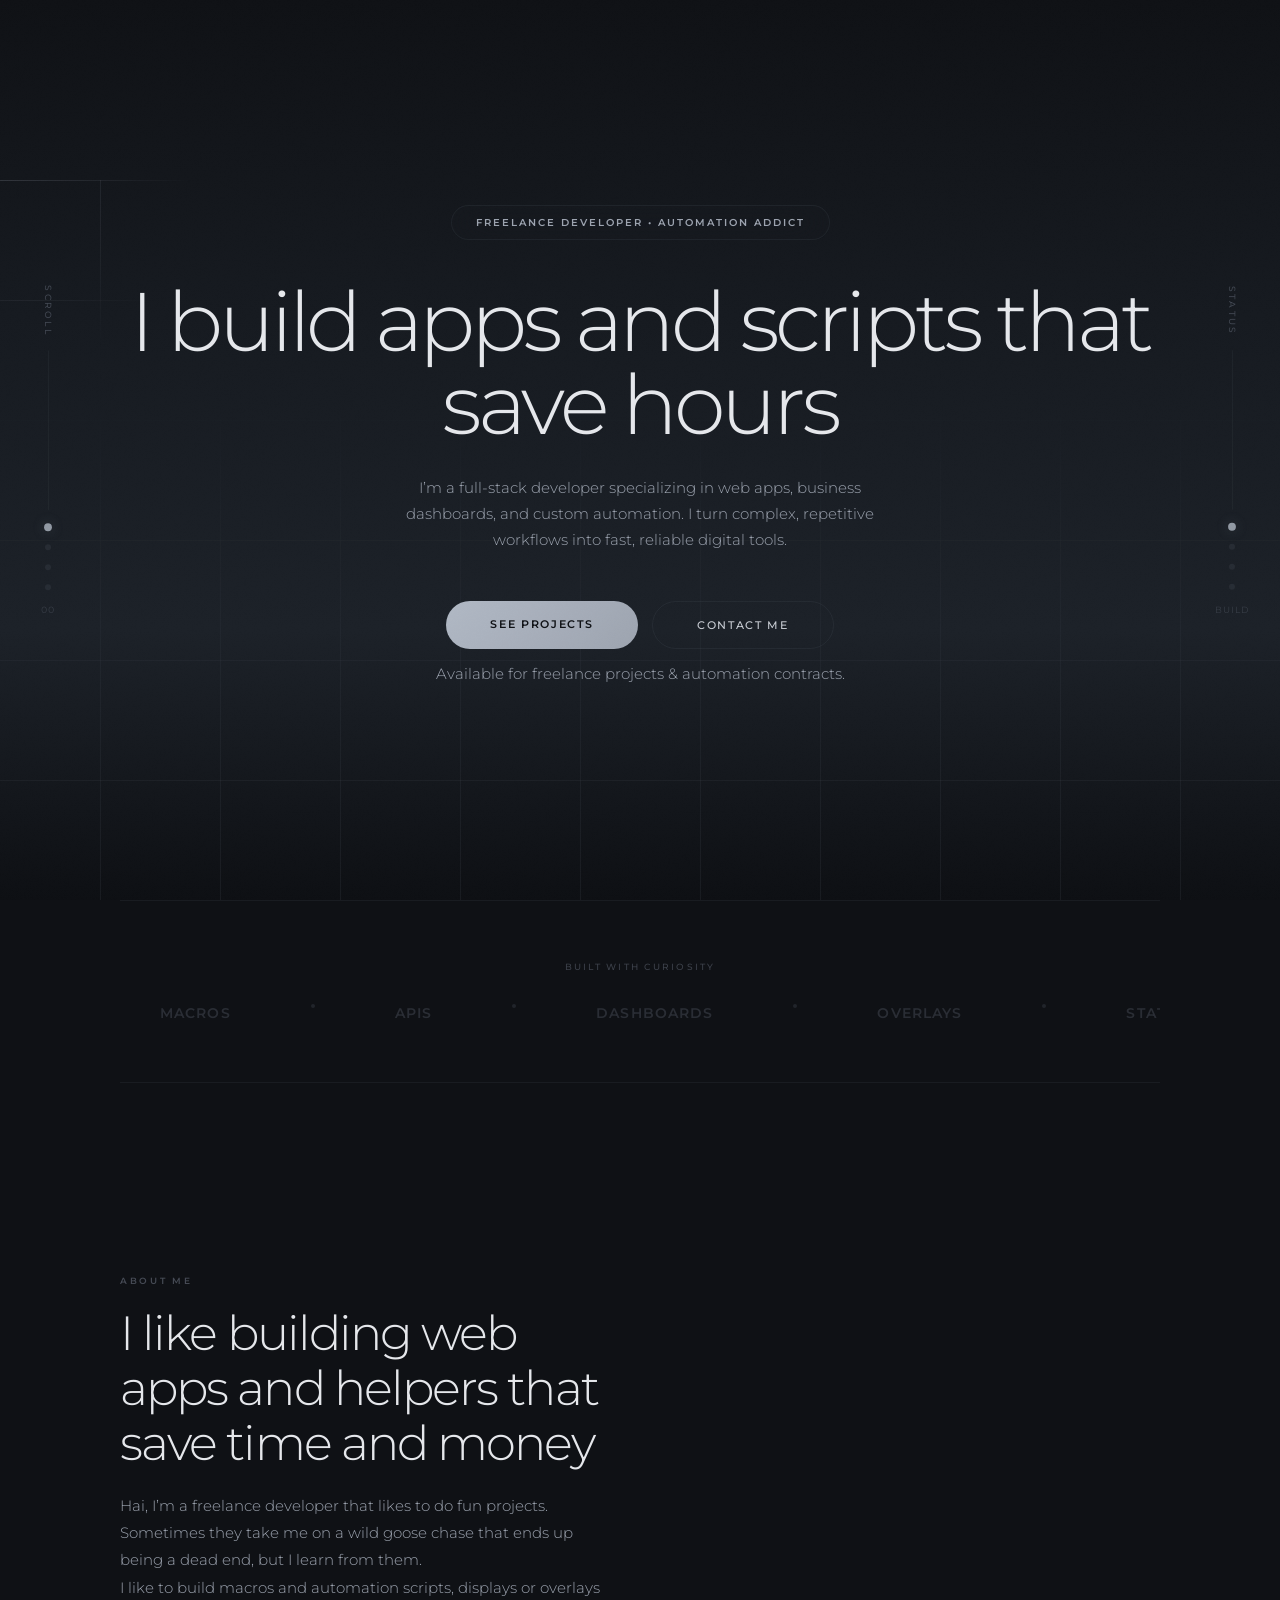
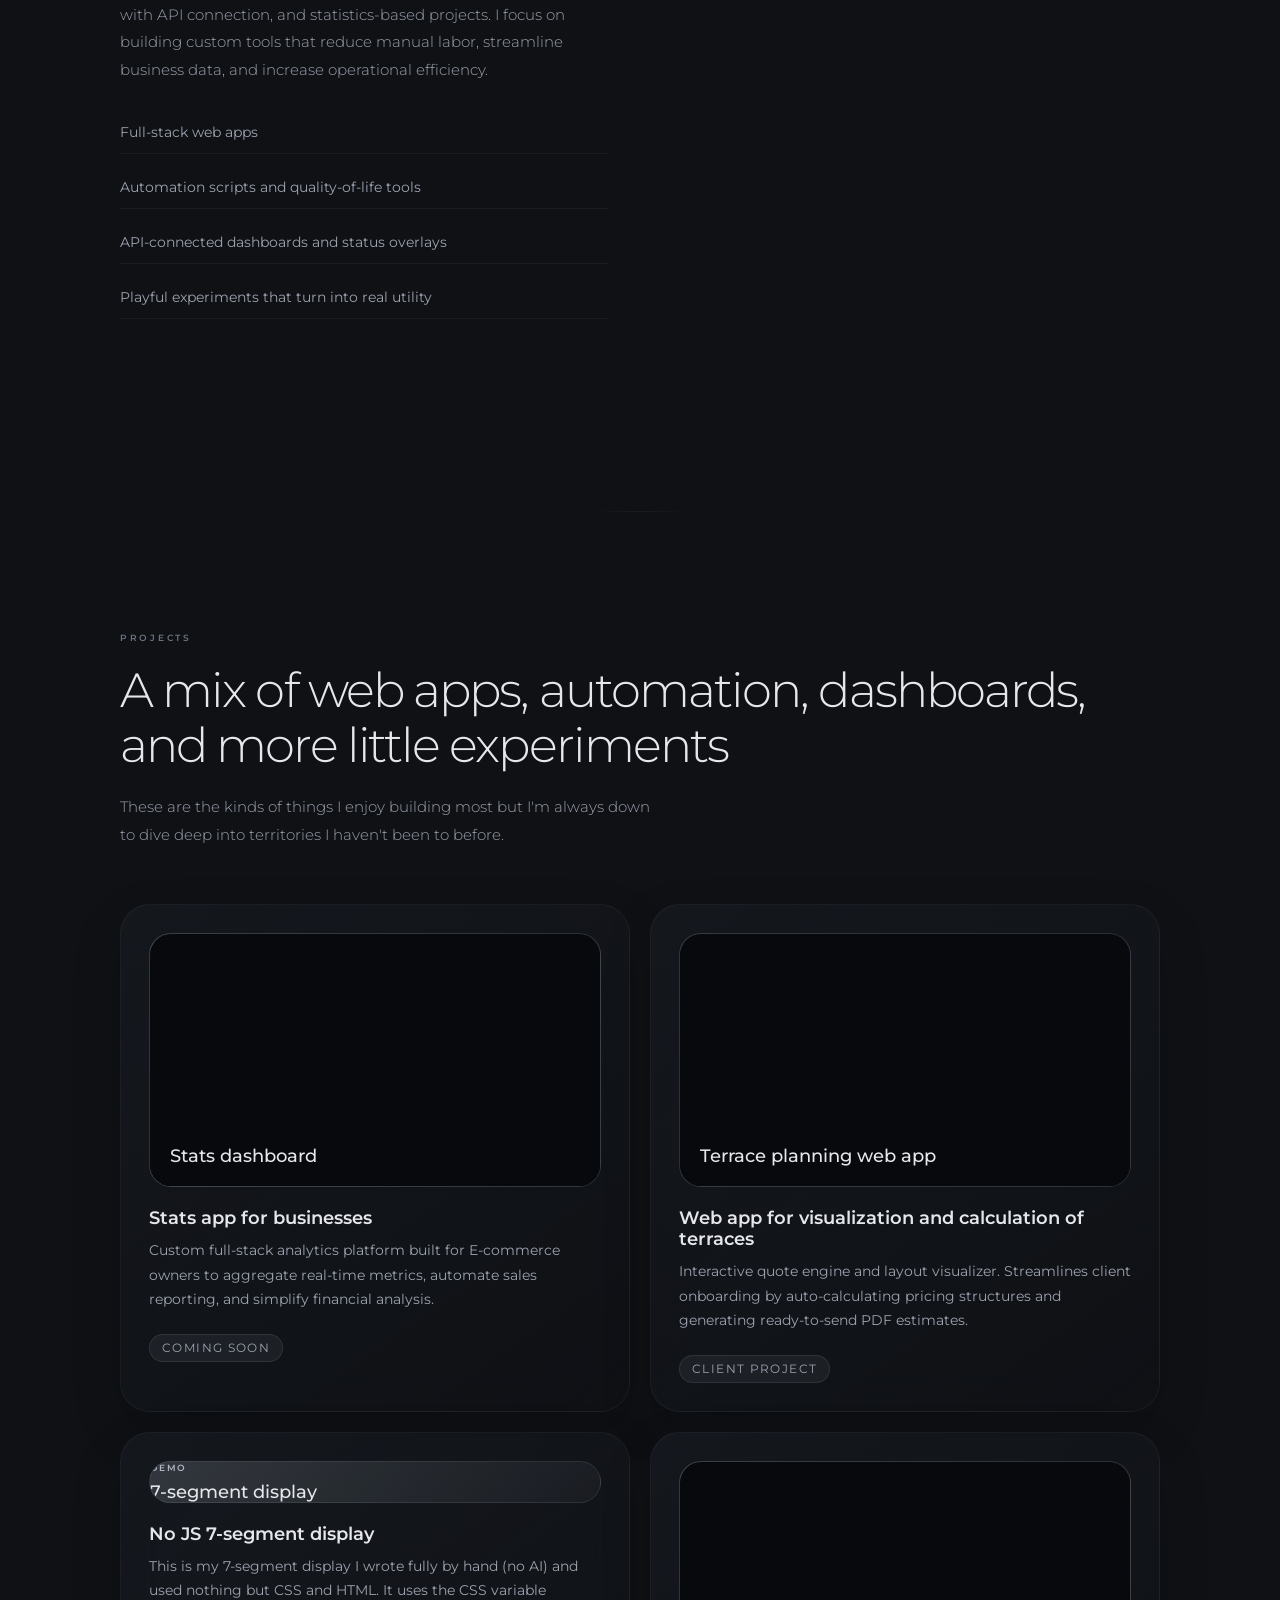
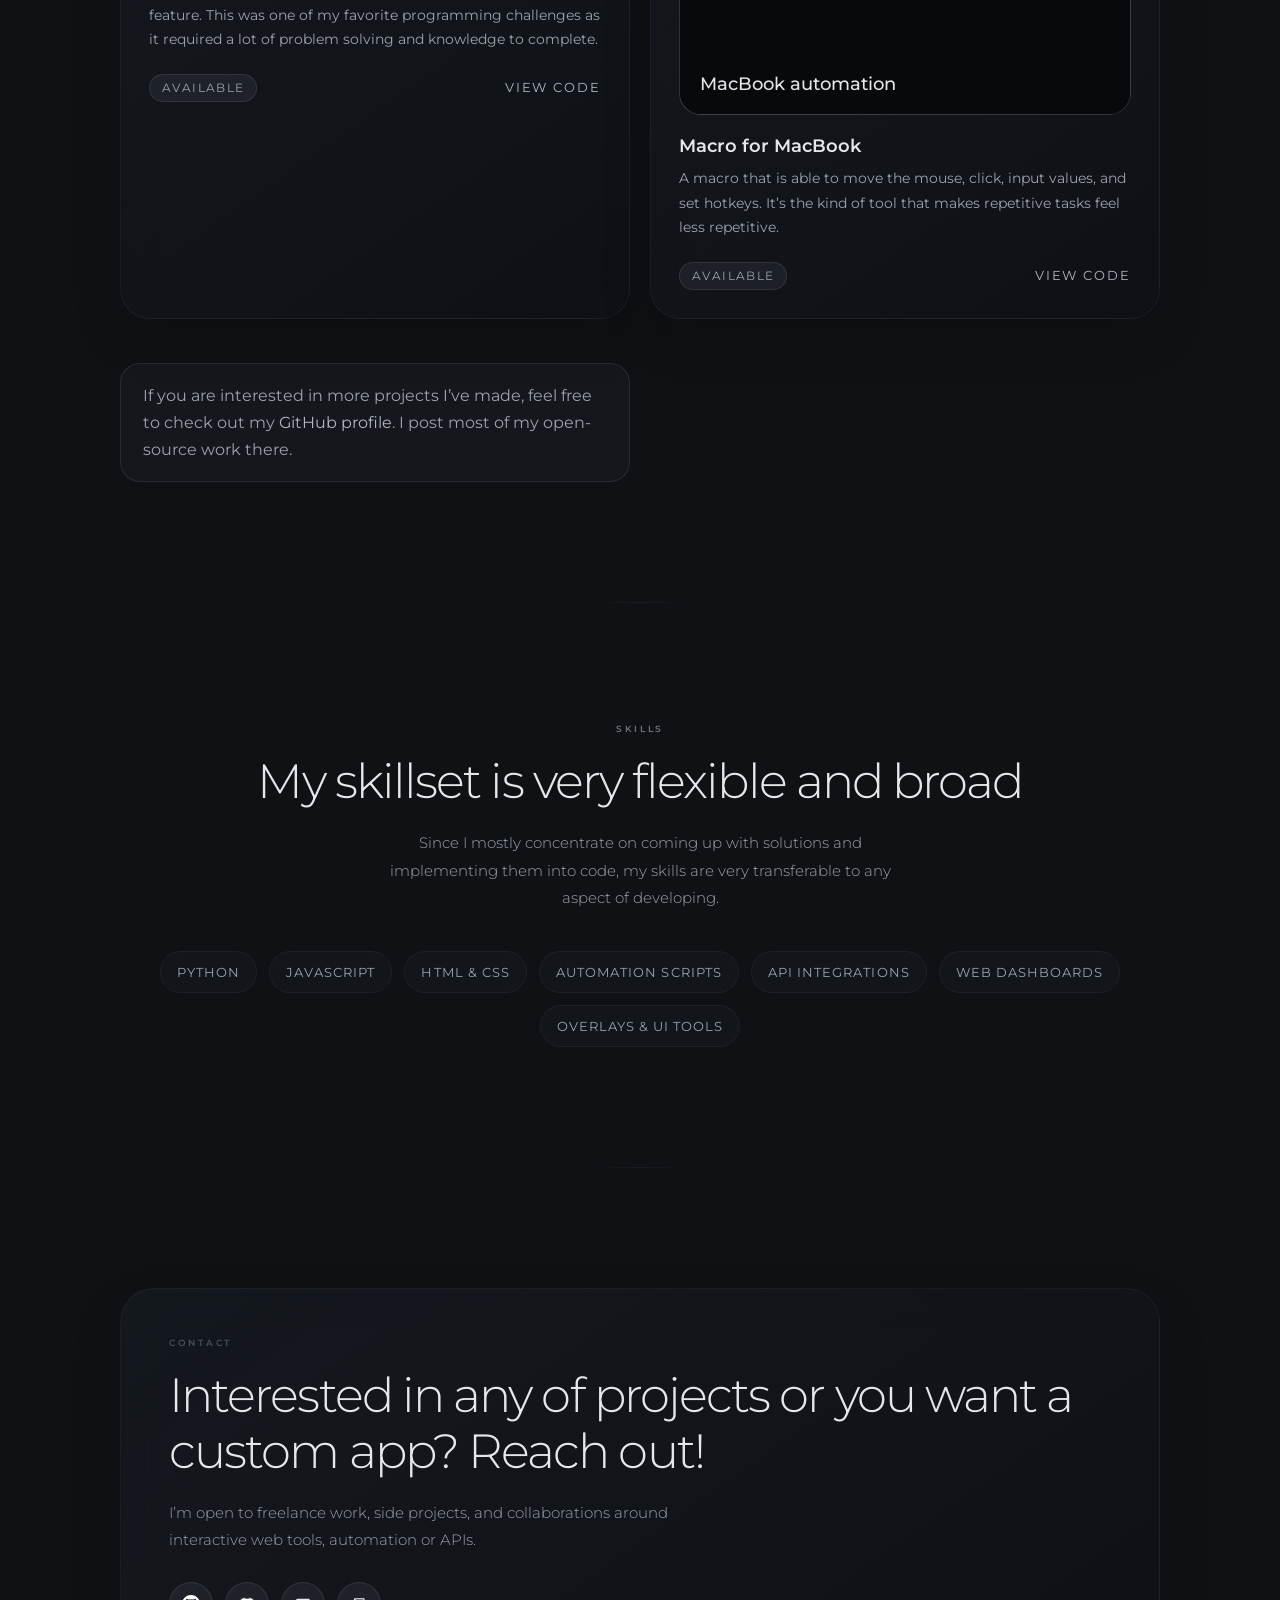
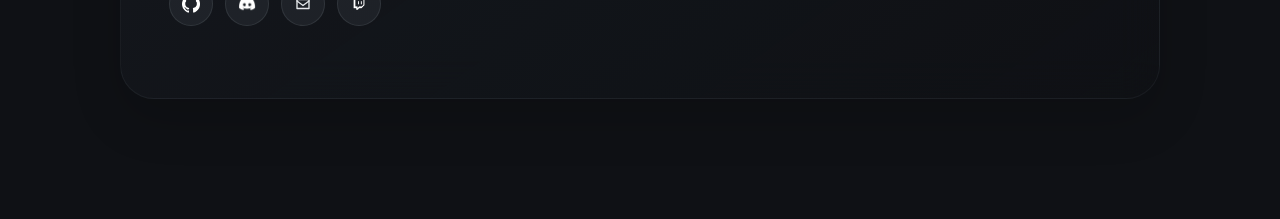
==== commit eae7fbec: "save" ====
--- a/index.html
+++ b/index.html
@@ -103,9 +103,13 @@
 
     <div class="project-grid">
       <article class="project-card reveal reveal-d1">
-        <div class="project-visual">
-          <span>Video</span>
-          <strong>Stats dashboard</strong>
+        <div class="project-visual project-visual-video">
+          <video class="project-video" autoplay muted loop playsinline preload="metadata">
+            <source src="videos/rovnobezka.mov">
+          </video>
+          <div class="project-visual-overlay">
+            <strong>Stats dashboard</strong>
+          </div>
         </div>
         <div class="project-content">
           <h3>Stats app for businesses</h3>
@@ -117,9 +121,13 @@
       </article>
 
       <article class="project-card reveal reveal-d2">
-        <div class="project-visual project-visual-alt">
-          <span>Client work</span>
-          <strong>Terrace planning web app</strong>
+        <div class="project-visual project-visual-alt project-visual-video">
+          <video class="project-video" autoplay muted loop playsinline preload="metadata">
+            <source src="videos/kalkulacka.mov">
+          </video>
+          <div class="project-visual-overlay">
+            <strong>Terrace planning web app</strong>
+          </div>
         </div>
         <div class="project-content">
           <h3>Web app for visualization and calculation of terraces</h3>
@@ -146,9 +154,13 @@
       </article>
 
       <article class="project-card reveal reveal-d3">
-        <div class="project-visual">
-          <span>Video</span>
-          <strong>MacBook automation</strong>
+        <div class="project-visual project-visual-video">
+          <video class="project-video" autoplay muted loop playsinline preload="metadata">
+            <source src="videos/macro.mov">
+          </video>
+          <div class="project-visual-overlay">
+            <strong>MacBook automation</strong>
+          </div>
         </div>
         <div class="project-content">
           <h3>Macro for MacBook</h3>
--- a/styles.css
+++ b/styles.css
@@ -646,12 +646,22 @@
   transition: transform 0.8s var(--silk-ease), border-color 0.8s var(--silk-ease), box-shadow 0.8s var(--silk-ease);
 }
 .project-visual {
-  min-height: 130px; border-radius: 22px; padding: 20px; display: flex; flex-direction: column; justify-content: flex-end;
+  position: relative; border-radius: 22px; padding: 0; display: flex; flex-direction: column; justify-content: flex-end;
   background: linear-gradient(135deg, rgba(176,184,196,0.2), rgba(156,163,175,0.06));
-  border: 1px solid rgba(176,184,196,0.12);
+  border: 1px solid rgba(176,184,196,0.12); overflow: hidden;
 }
 .project-visual-alt {
   background: linear-gradient(135deg, rgba(176,184,196,0.14), rgba(176,184,196,0.04));
+}
+.project-visual-video {
+  aspect-ratio: 16 / 9;
+}
+.project-visual-video .project-video {
+  position: absolute; inset: 0; width: 100%; height: 100%; object-fit: contain; display: block; background: #07090c;
+}
+.project-visual-video .project-visual-overlay {
+  position: relative; z-index: 1; padding: 20px; margin-top: auto;
+  background: linear-gradient(180deg, transparent 0%, rgba(7, 9, 12, 0.55) 60%, rgba(7, 9, 12, 0.85) 100%);
 }
 .project-visual span {
   font-size: 9px; font-weight: 600; letter-spacing: 0.2em; text-transform: uppercase; color: var(--silver); margin-bottom: 8px;
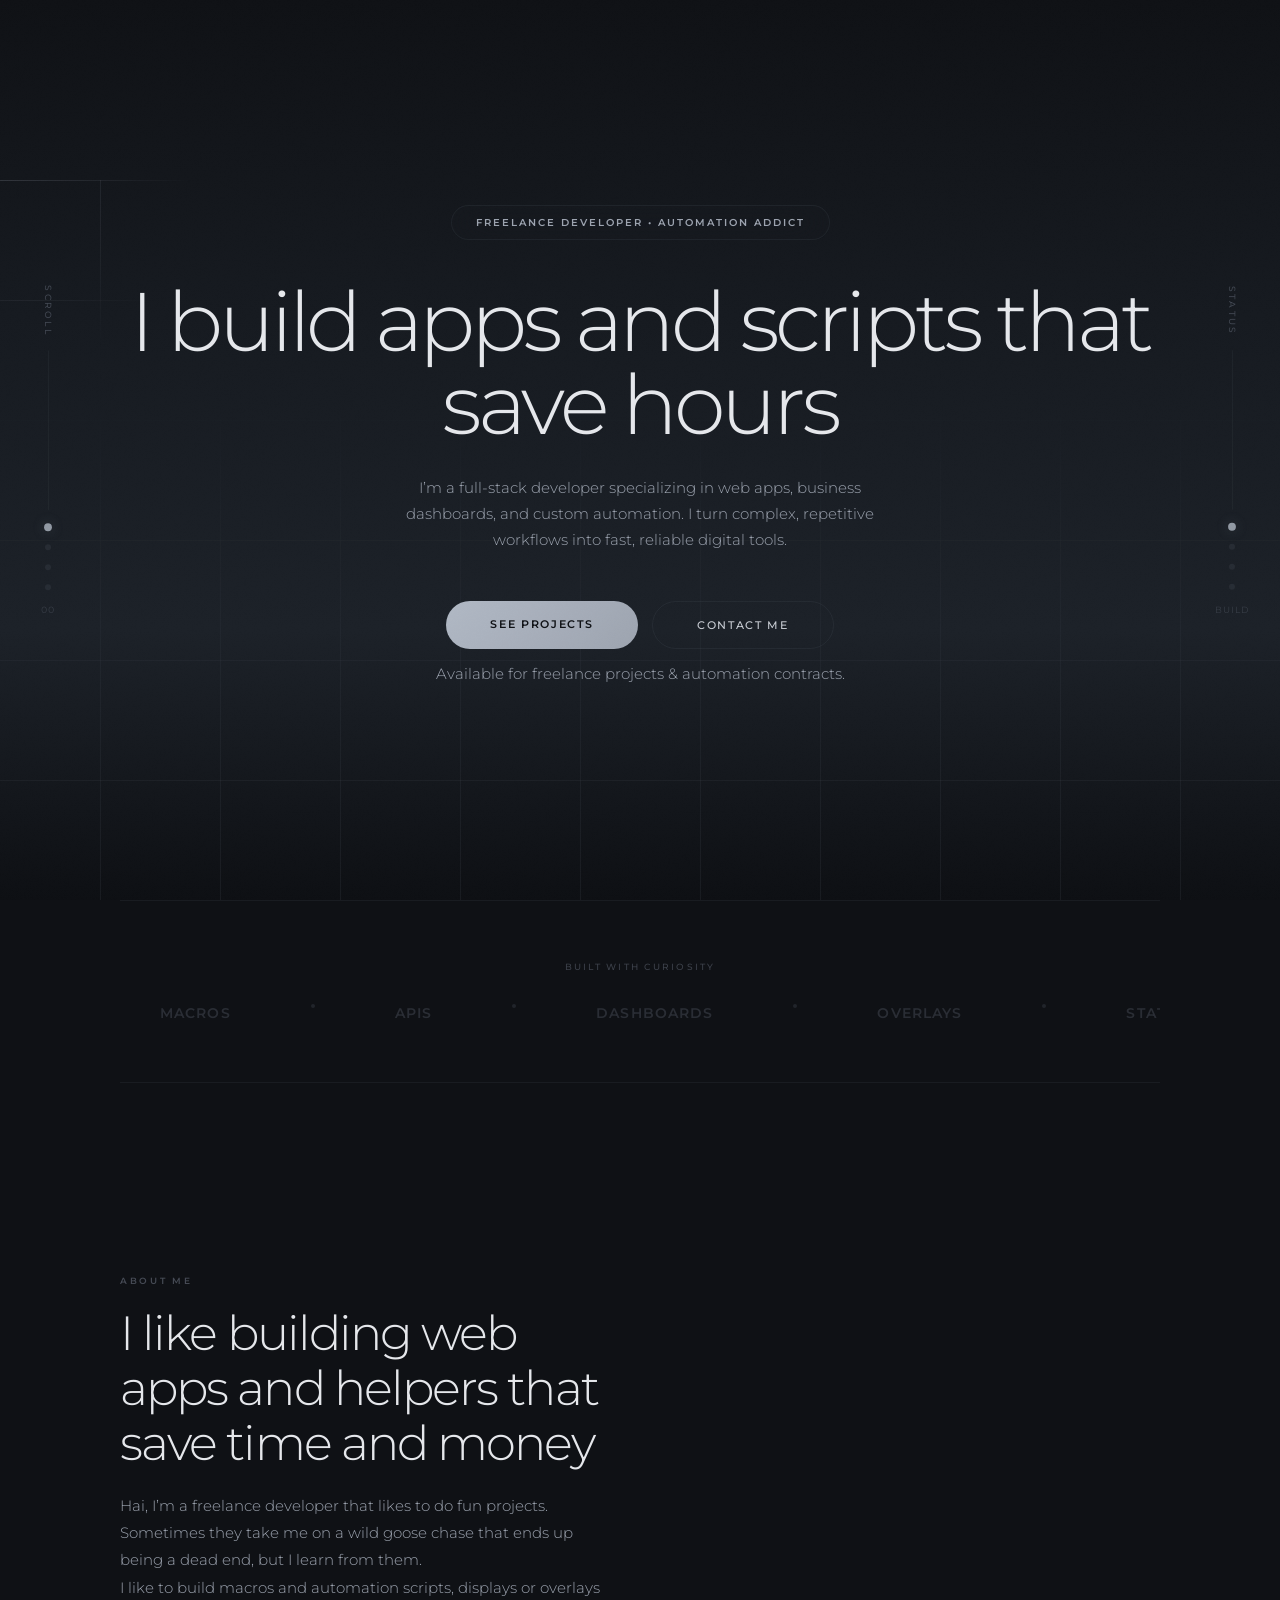
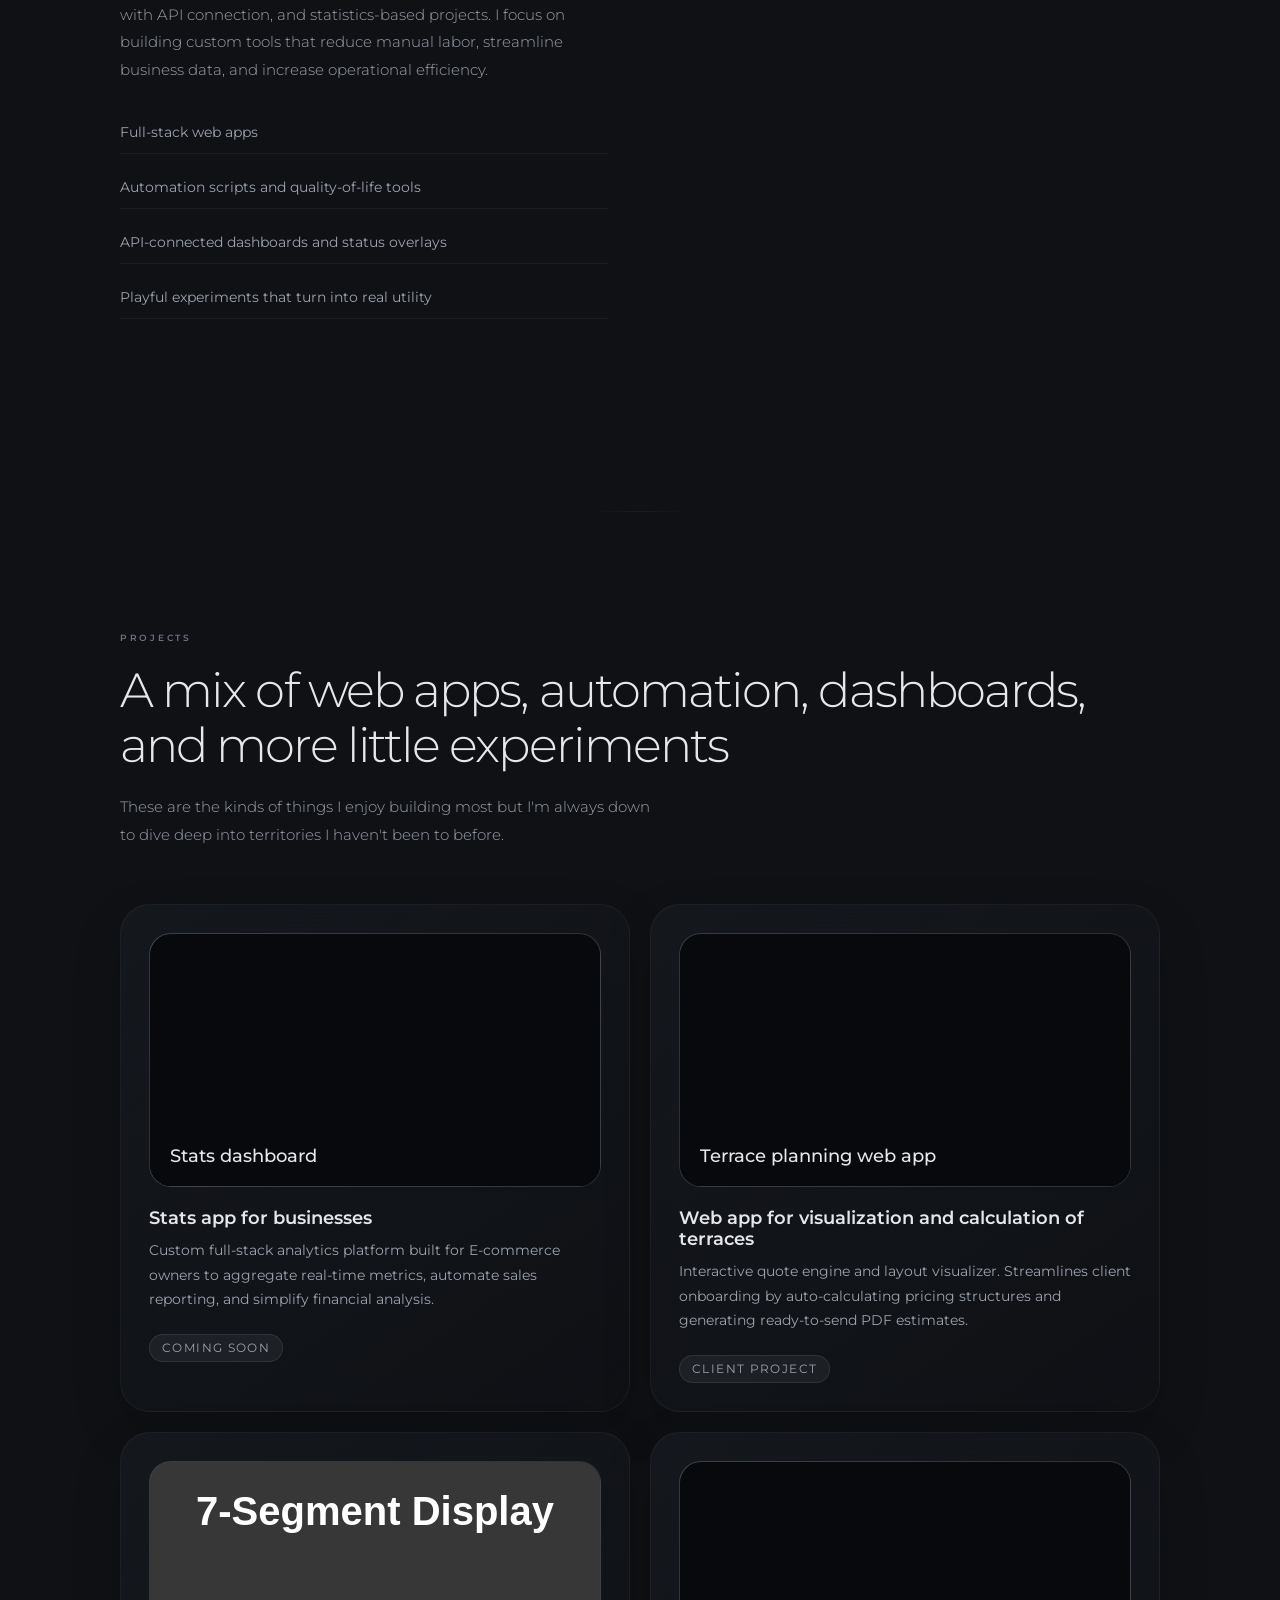
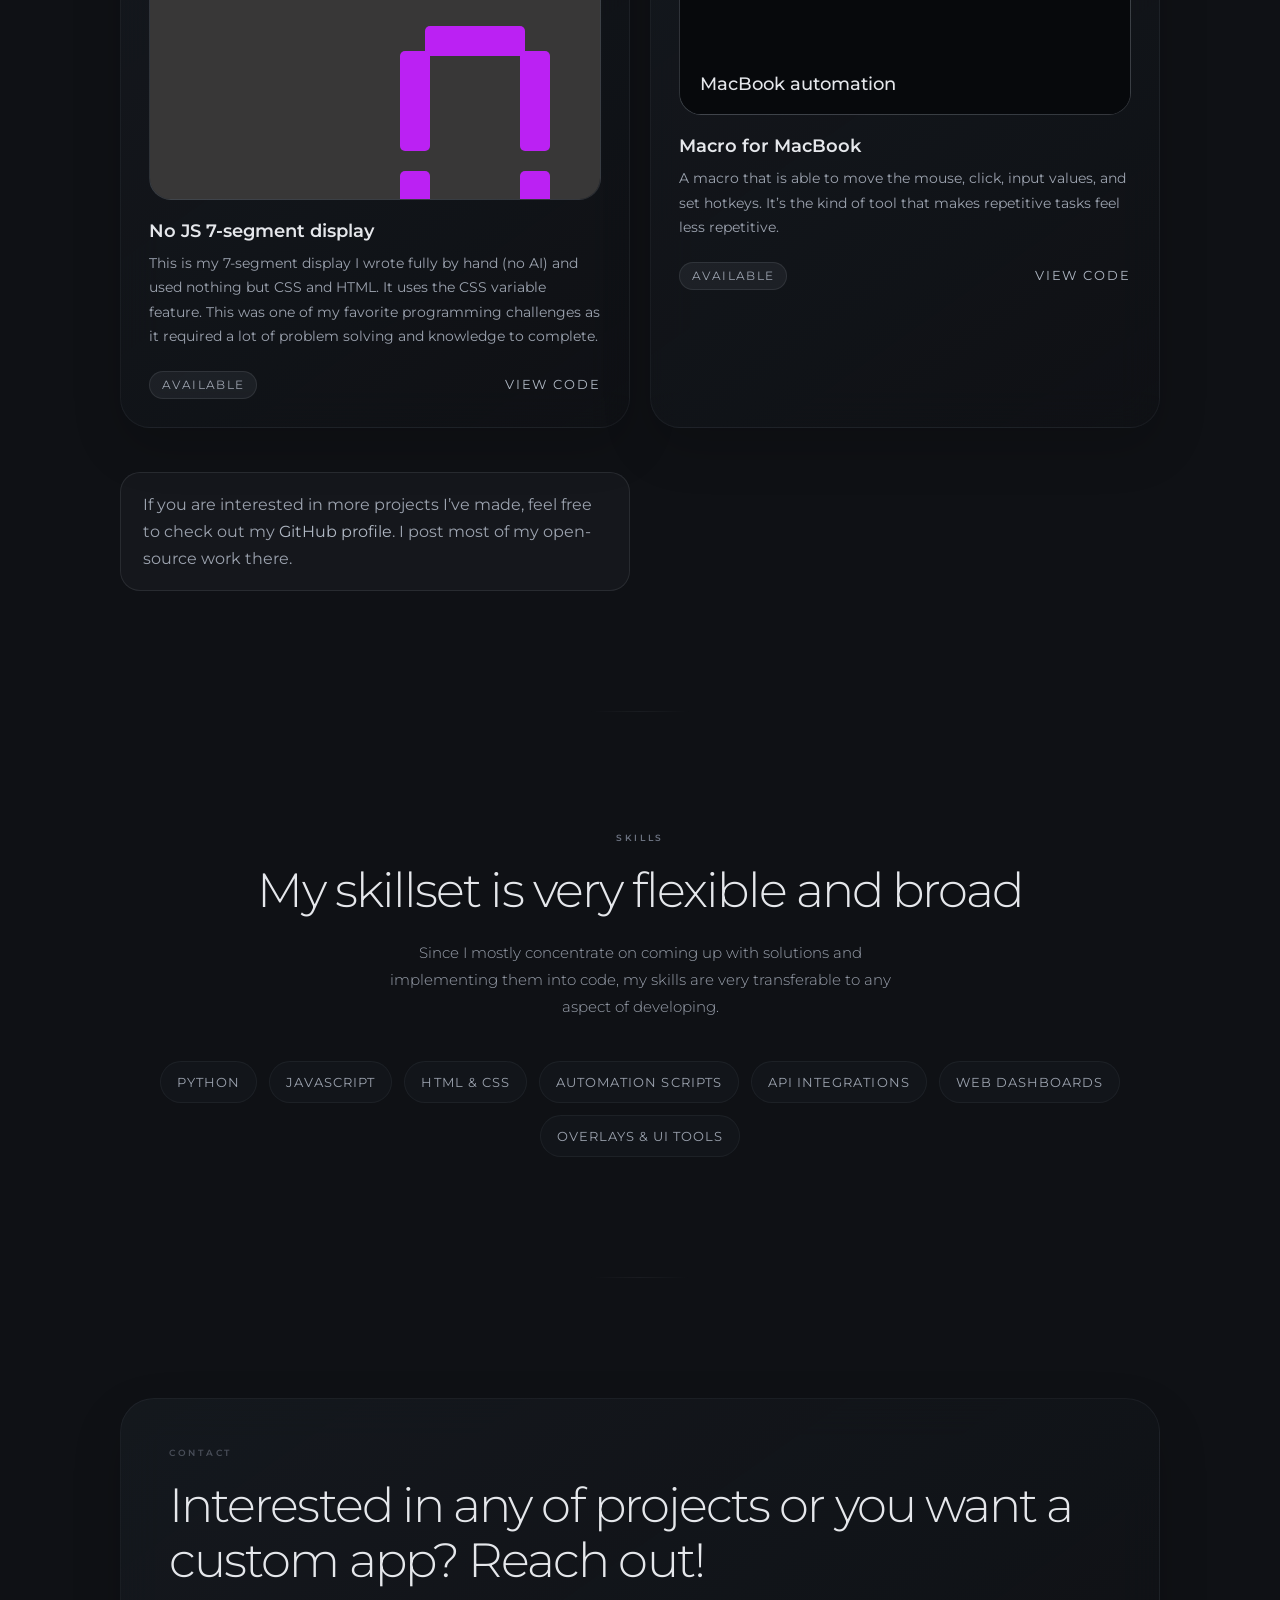
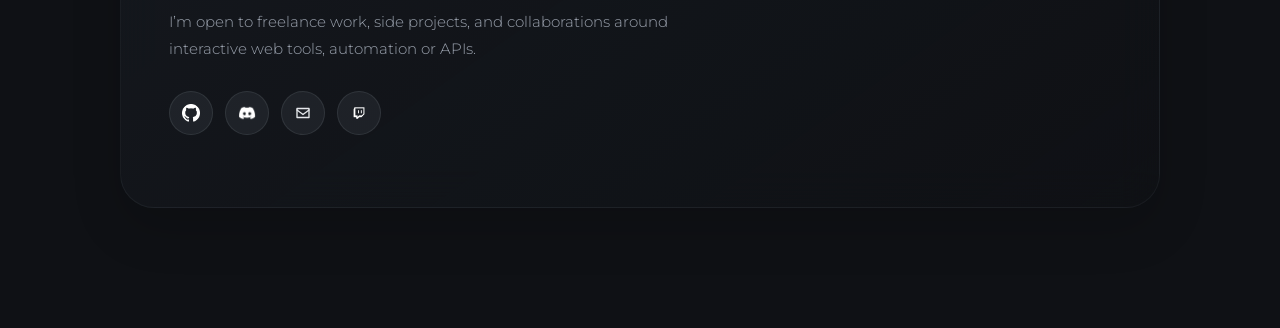
==== commit 8fe9bc40: "added videos and demo" ====
--- a/index.html
+++ b/index.html
@@ -139,9 +139,8 @@
       </article>
 
       <article class="project-card reveal reveal-d2">
-        <div class="project-visual">
-          <span>Demo</span>
-          <strong>7-segment display</strong>
+        <div class="project-visual project-visual-iframe">
+          <iframe src="7-segment/index.html" title="7-segment display demo" loading="lazy"></iframe>
         </div>
         <div class="project-content">
           <h3>No JS 7-segment display</h3>
--- a/styles.css
+++ b/styles.css
@@ -650,6 +650,21 @@
   background: linear-gradient(135deg, rgba(176,184,196,0.2), rgba(156,163,175,0.06));
   border: 1px solid rgba(176,184,196,0.12); overflow: hidden;
 }
+.project-visual-iframe {
+  min-height: 280px;
+  aspect-ratio: 4 / 3;
+  overflow: hidden;
+}
+.project-visual-iframe iframe {
+  width: 100%;
+  height: 100%;
+  border: 0;
+  display: block;
+  background: transparent;
+  overflow: hidden;
+  transform: scale(1);
+  transform-origin: top left;
+}
 .project-visual-alt {
   background: linear-gradient(135deg, rgba(176,184,196,0.14), rgba(176,184,196,0.04));
 }
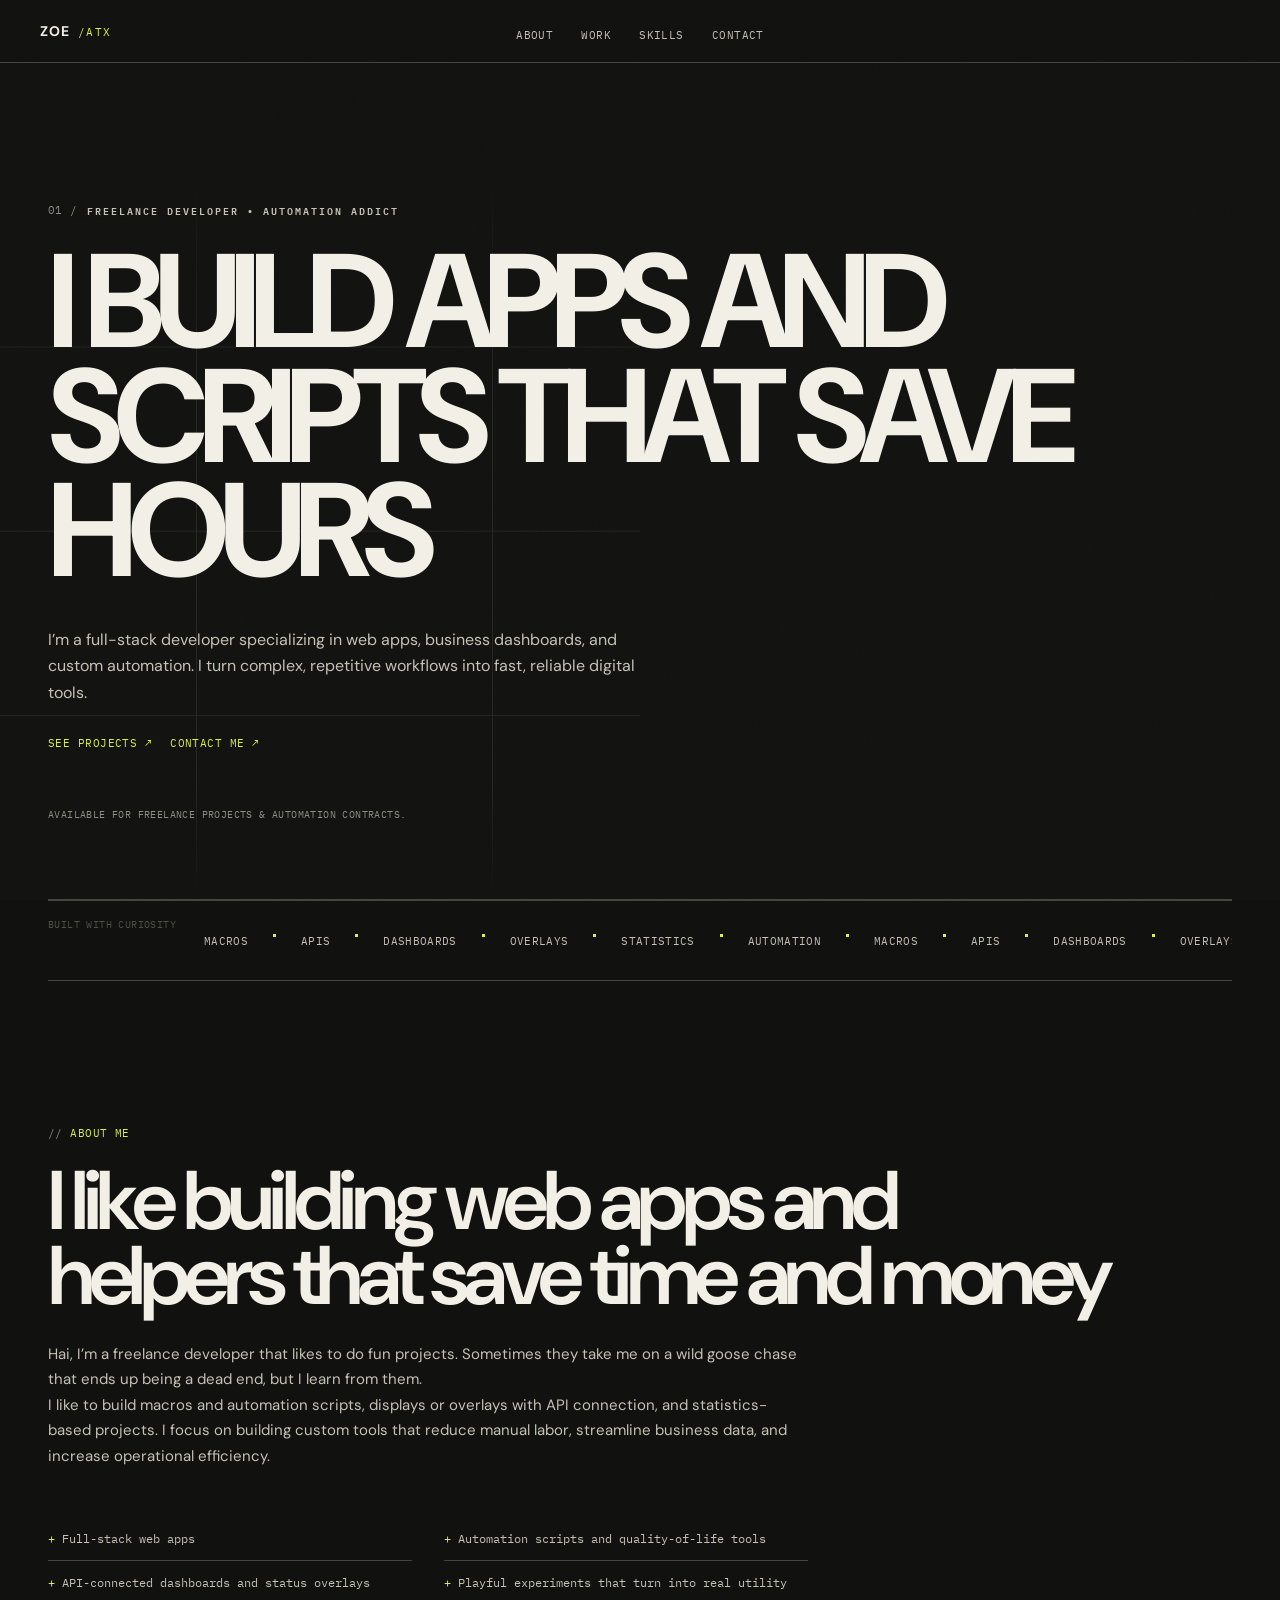
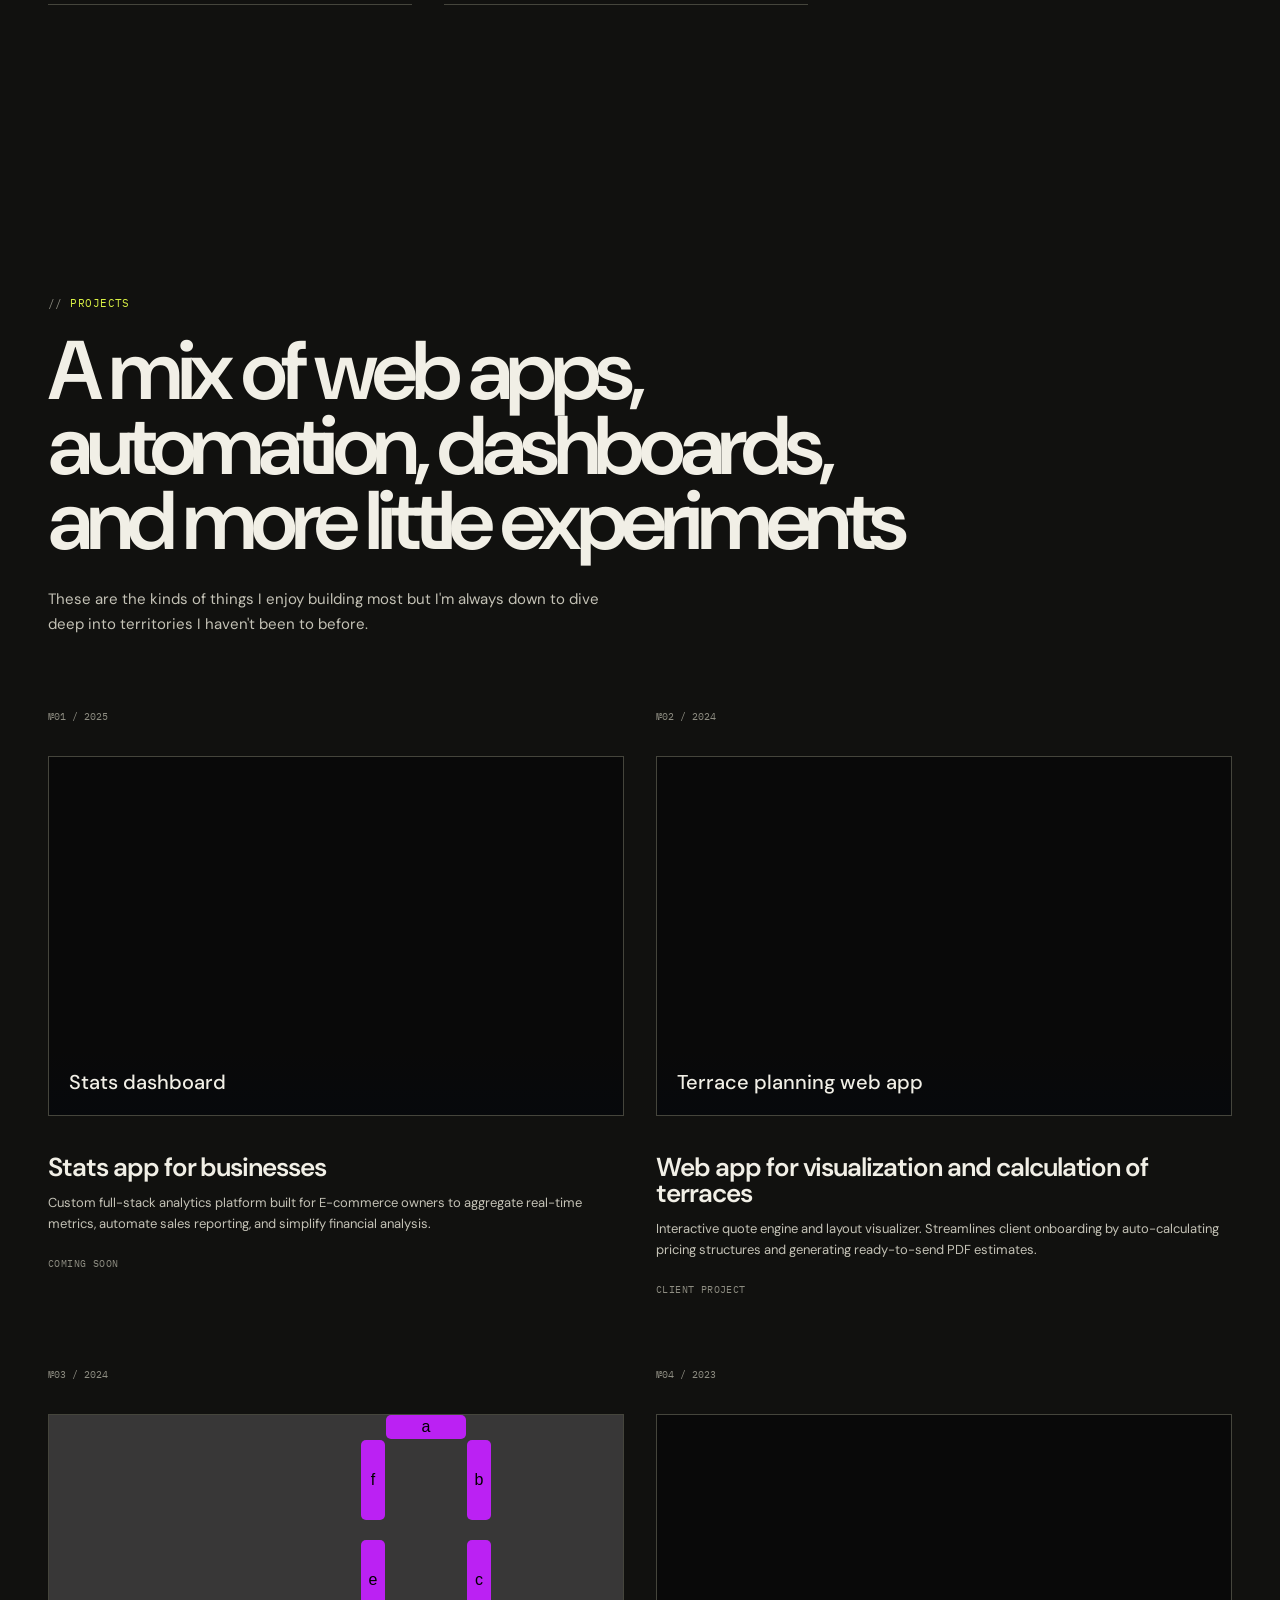
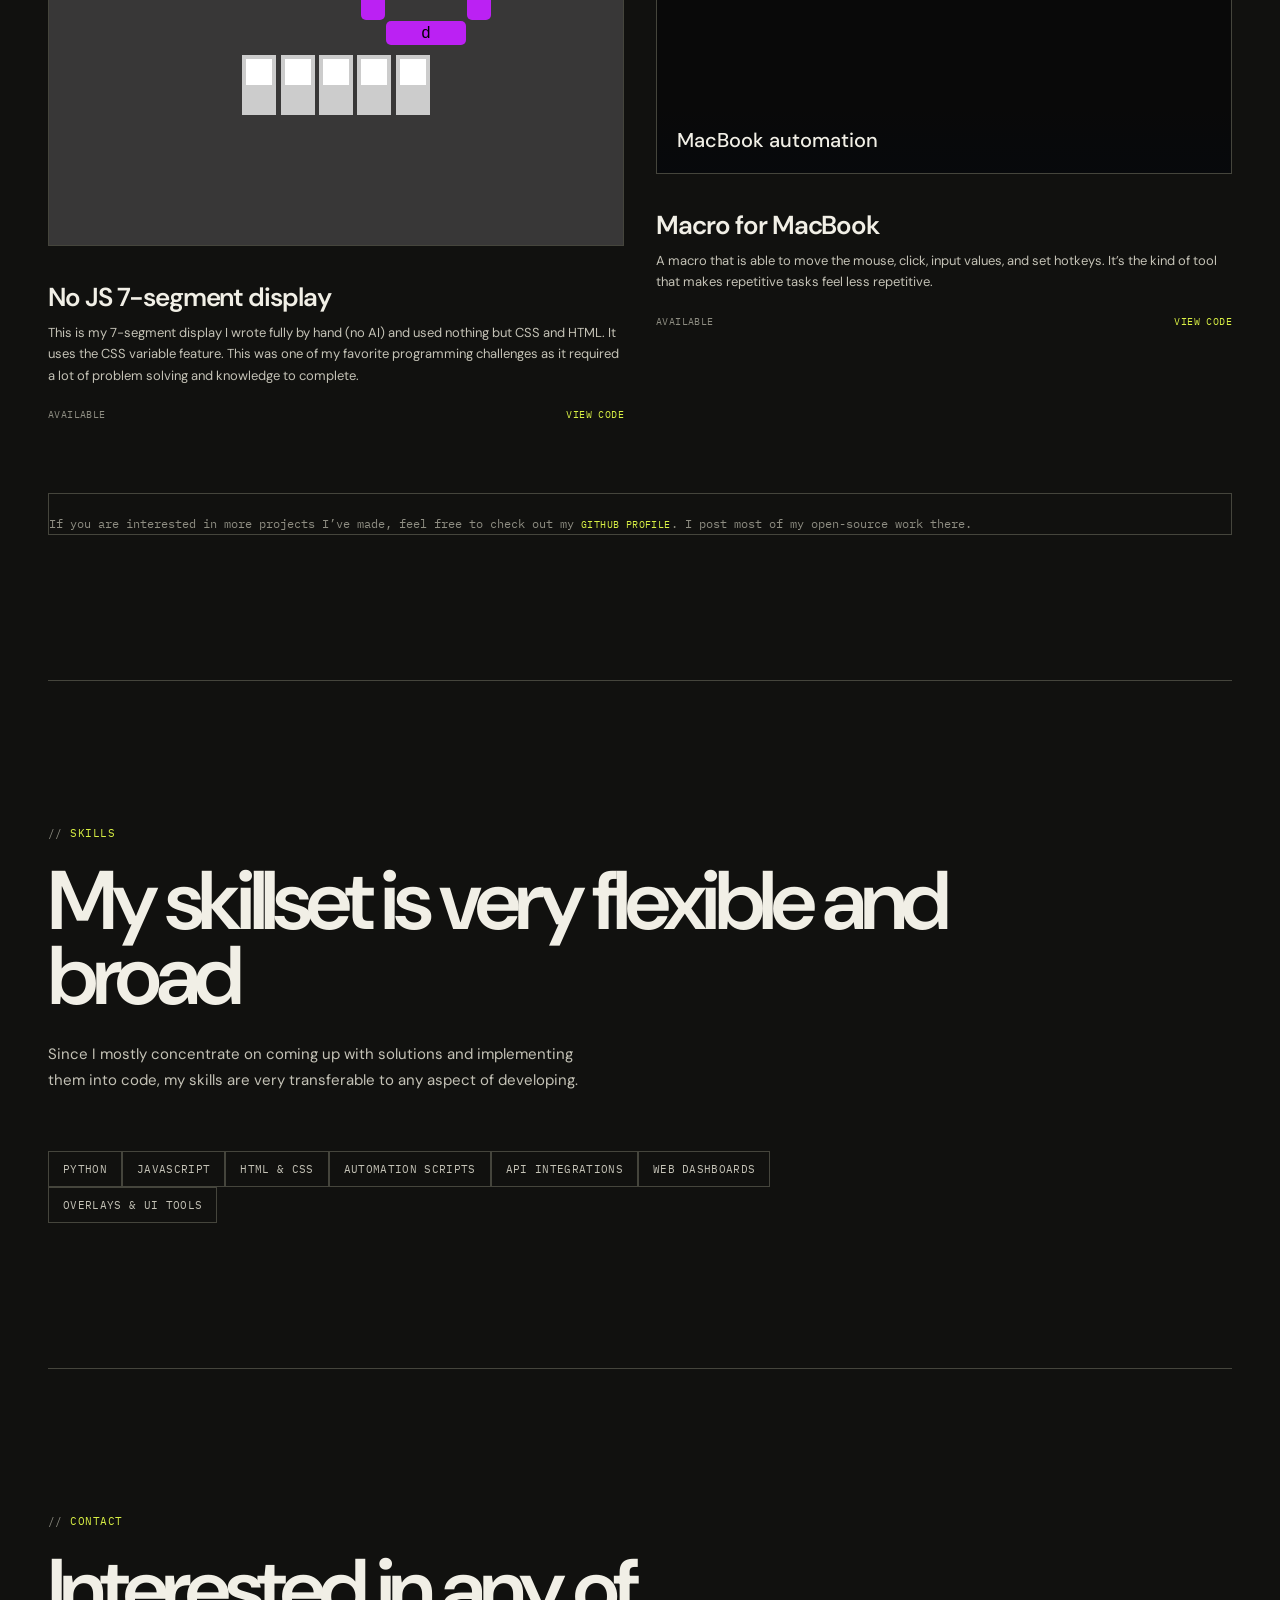
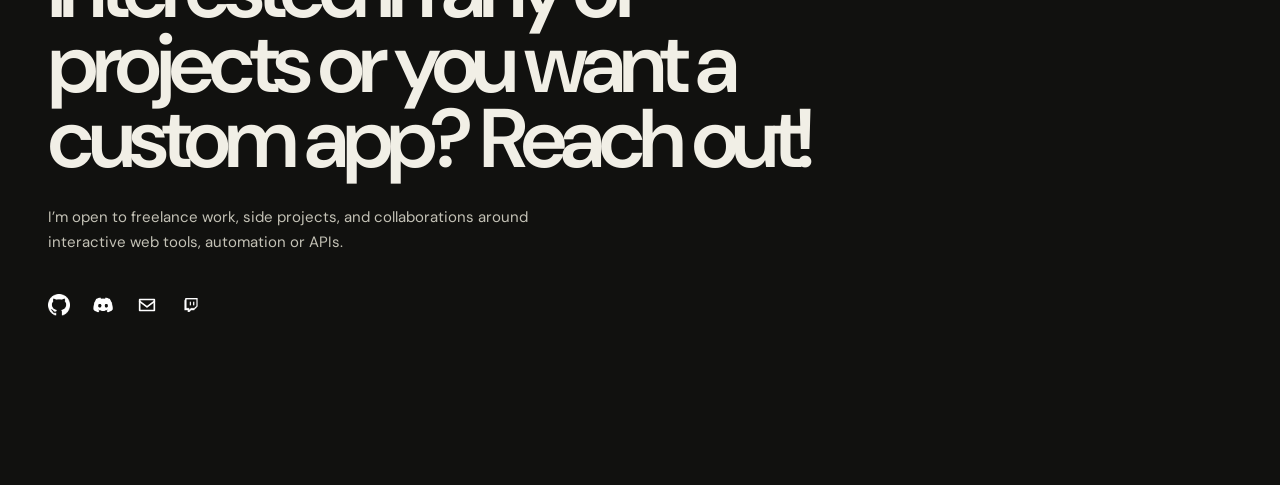
==== commit 7616cce4: "better looking" ====
--- a/index.html
+++ b/index.html
@@ -5,7 +5,7 @@
 <meta name="viewport" content="width=device-width, initial-scale=1.0">
 <title>Zoe / freelance developer</title>
 <link rel="preconnect" href="https://fonts.googleapis.com">
-<link href="https://fonts.googleapis.com/css2?family=Montserrat:wght@300;400;500;600;700&display=swap" rel="stylesheet">
+<link href="https://fonts.googleapis.com/css2?family=DM+Sans:wght@400;500;600;700&family=IBM+Plex+Mono:wght@400;500&display=swap" rel="stylesheet">
 <link rel="stylesheet" href="styles.css">
 </head>
 <body>
@@ -15,6 +15,23 @@
   <rect width="100%" height="100%" filter="url(#n)"/>
 </svg>
 <div class="atmosphere"></div>
+
+<header class="top-nav" id="topNav">
+  <a class="nav-brand" href="#hero">ZOE<span>/ATX</span></a>
+  <nav class="nav-links" aria-label="Main navigation">
+    <a href="#about">About</a><a href="#projects">Work</a><a href="#skills">Skills</a><a href="#contact">Contact</a>
+  </nav>
+  <button class="nav-toggle" id="navToggle" type="button" aria-label="Open menu" aria-expanded="false"><span class="toggle-bar"></span><span class="toggle-bar"></span></button>
+</header>
+
+<div class="mobile-menu" id="mobileMenu" aria-hidden="true">
+  <div class="mobile-menu-inner">
+    <nav class="mobile-menu-links" aria-label="Mobile navigation">
+      <a class="mobile-menu-link" data-index="01" href="#about">About</a><a class="mobile-menu-link" data-index="02" href="#projects">Work</a><a class="mobile-menu-link" data-index="03" href="#skills">Skills</a><a class="mobile-menu-link" data-index="04" href="#contact">Contact</a>
+    </nav>
+    <div class="mobile-menu-footer"><a href="mailto:zoeyheroldova@gmail.com">zoeyheroldova@gmail.com</a><span>Available for work</span></div>
+  </div>
+</div>
 
 <nav class="side-panel left" aria-label="Scroll indicators">
   <span class="side-label">Scroll</span>
--- a/styles.css
+++ b/styles.css
@@ -836,3 +836,59 @@
 .toggle-switch:focus-visible, .faq-toggle-all:focus-visible {
   outline: 2px solid var(--silver); outline-offset: 3px;
 }
+
+/* Studio override inspired by the reference: blunt type, quiet structure, one electric accent. */
+:root {
+  --base-deep: #11110f; --base-mid: #181815; --base-soft: #22221d;
+  --slate-warm: #8e8d82; --slate-light: #c4c2b6; --graphite: #2b2b25;
+  --graphite-soft: #46463d; --ivory: #f1efe6; --ivory-muted: #d2d0c5;
+  --silver: #d9f044; --panel-bg: #181815; --panel-border: #45453c;
+  --ink-accent: #d9f044; --mono: 'IBM Plex Mono', monospace; --sans: 'DM Sans', sans-serif;
+}
+html { scroll-padding-top: 72px; }
+body { background: var(--base-deep); color: var(--ivory); font-family: var(--sans); }
+.grain { opacity: .018; mix-blend-mode: screen; }
+.atmosphere { background: var(--base-deep); }
+.top-nav { position: fixed; inset: 0 0 auto; z-index: 600; display: flex; align-items: center; justify-content: space-between; padding: 22px 40px; border-bottom: 1px solid var(--panel-border); background: rgba(17,17,15,.96); transition: padding .25s ease; }
+.top-nav.scrolled { padding-top: 14px; padding-bottom: 14px; background: rgba(17,17,15,.98); backdrop-filter: none; }
+.nav-brand { color: var(--ivory); font-size: 14px; font-weight: 700; letter-spacing: .08em; text-decoration: none; } .nav-brand span { margin-left: 8px; color: var(--silver); font: 11px var(--mono); }
+.nav-links { position: absolute; left: 50%; display: flex; gap: 28px; transform: translateX(-50%); } .nav-links a, .nav-cta { color: var(--slate-light); font: 11px var(--mono); letter-spacing: .04em; text-decoration: none; text-transform: uppercase; } .nav-links a:hover, .nav-links a.active { color: var(--silver); }
+.nav-cta { padding: 9px 12px; border: 1px solid var(--silver); color: var(--silver); } .nav-cta:hover { background: var(--silver); color: var(--base-deep); box-shadow: none; transform: none; }
+.nav-toggle { display: none; border: 0; background: none; cursor: pointer; width: 30px; height: 24px; padding: 0; } .toggle-bar { display: block; width: 100%; height: 1px; margin: 8px 0; background: var(--ivory); transition: transform .2s ease; }
+.nav-toggle.active .toggle-bar:first-child { transform: translateY(4.5px) rotate(45deg); } .nav-toggle.active .toggle-bar:last-child { transform: translateY(-4.5px) rotate(-45deg); }
+.mobile-menu { position: fixed; inset: 0; z-index: 550; visibility: hidden; opacity: 0; pointer-events: none; transition: opacity .2s ease, visibility .2s ease; } .mobile-menu.open { visibility: visible; opacity: 1; pointer-events: auto; }
+.mobile-menu-inner { height: 100%; display: flex; flex-direction: column; justify-content: center; padding: 100px 40px 40px; background: var(--base-deep); } .mobile-menu-links { display: flex; flex-direction: column; }
+.mobile-menu-link { padding: 18px 0; border-bottom: 1px solid var(--panel-border); color: var(--ivory); font: 500 clamp(2.2rem, 8vw, 4rem)/1 var(--sans); text-decoration: none; } .mobile-menu-link::before { content: attr(data-index); display: inline-block; width: 48px; color: var(--silver); font: 11px var(--mono); vertical-align: middle; }
+.mobile-menu-footer { display: flex; justify-content: space-between; gap: 16px; margin-top: 28px; color: var(--slate-warm); font: 10px var(--mono); } .mobile-menu-footer a { color: var(--slate-light); text-decoration: none; }
+body.menu-open { overflow: hidden; }
+.side-panel { display: none; }
+.main { max-width: 1280px; padding: 0 48px; }
+.hero { min-height: 100vh; align-items: flex-start; justify-content: flex-end; padding: 150px 0 78px; border-bottom: 1px solid var(--panel-border); text-align: left; }
+.hero-grid { inset: 18% 0 0; width: 100%; height: auto; opacity: .16; background-image: linear-gradient(to right, var(--slate-warm) 1px, transparent 1px), linear-gradient(to bottom, var(--slate-warm) 1px, transparent 1px); background-size: 25% 100%, 100% 25%; mask-image: linear-gradient(to bottom, transparent 0%, #000 30%, #000 85%, transparent 100%); }
+.hero-badge { margin: 0 0 26px; padding: 0; border: 0; background: none; color: var(--silver); font: 11px var(--mono); letter-spacing: .02em; text-transform: uppercase; } .hero-badge::before { content: '01 / '; color: var(--slate-warm); }
+.hero h1 { max-width: 1080px; margin: 0; color: var(--ivory); font: 700 clamp(3.7rem, 10.4vw, 10rem)/.86 var(--sans); letter-spacing: -.075em; text-align: left; text-transform: uppercase; } .hero h1 em { color: var(--silver); background: none; -webkit-text-fill-color: initial; }
+.hero h1::after { display: none; }
+.hero-sub { max-width: 610px; margin: 38px 0 0; color: var(--slate-light); font: 16px/1.65 var(--sans); } .hero-ctas { display: flex; gap: 18px; margin-top: 30px; }
+.btn-primary, .btn-secondary { padding: 0; border: 0; border-radius: 0; background: none; color: var(--silver); font: 11px var(--mono); letter-spacing: .04em; text-transform: uppercase; } .btn-primary::after, .btn-secondary::after { content: ' ↗'; }
+.btn-primary:hover, .btn-secondary:hover { color: var(--ivory); background: none; transform: none; box-shadow: none; }
+.hero > .hero-sub:last-child { margin-top: 58px !important; color: var(--slate-warm); font: 10px var(--mono) !important; letter-spacing: .04em; text-transform: uppercase; }
+.logo-ticker { display: flex; align-items: center; gap: 28px; padding: 17px 0; border-color: var(--panel-border); } .logo-ticker-label { flex: 0 0 auto; color: var(--slate-warm); font: 10px var(--mono); letter-spacing: .04em; text-transform: uppercase; } .ticker-track { gap: 25px; } .ticker-item { padding: 0; color: var(--slate-light); font: 11px var(--mono); letter-spacing: .03em; opacity: 1; } .ticker-dot { width: 3px; height: 3px; margin: 0; border-radius: 0; background: var(--silver); opacity: 1; }
+.section { padding: 145px 0; border-color: var(--panel-border); } .section-tag { margin: 0 0 24px; color: var(--silver); font: 11px var(--mono); letter-spacing: .04em; opacity: 1; } .section-tag::before { content: '// '; color: var(--slate-warm); }
+.section-title { max-width: 900px; margin-bottom: 28px; color: var(--ivory); font: 600 clamp(2.8rem, 6.5vw, 6.5rem)/.9 var(--sans); letter-spacing: -.065em; } .section-body { max-width: 560px; color: var(--slate-light); font: 15px/1.7 var(--sans); }
+.feature { max-width: 960px; padding: 0; } .about-list { max-width: 760px; grid-template-columns: repeat(2, 1fr); gap: 0 32px; margin-top: 48px; } .about-item { padding: 14px 0; border-color: var(--panel-border); color: var(--slate-light); font: 12px var(--mono); } .about-item::before { content: '+ '; color: var(--silver); }
+.silk-divider { width: 100%; height: 1px; margin: 0; background: var(--panel-border); }
+.project-grid { grid-template-columns: repeat(2, minmax(0,1fr)); gap: 72px 32px; margin-top: 72px; } .project-card { padding: 0; border: 0; border-radius: 0; background: none; box-shadow: none; backdrop-filter: none; }
+.project-card::before { display: block; margin-bottom: 13px; color: var(--slate-warm); font: 10px var(--mono); } .project-card:nth-child(1)::before { content: '№01 / 2025'; } .project-card:nth-child(2)::before { content: '№02 / 2024'; } .project-card:nth-child(3)::before { content: '№03 / 2024'; } .project-card:nth-child(4)::before { content: '№04 / 2023'; }
+.project-visual { border: 1px solid var(--panel-border); border-radius: 0; background: var(--base-mid); } .project-visual-video { aspect-ratio: 16 / 10; } .project-visual-iframe { aspect-ratio: 4 / 3; } .project-visual-video .project-video { background: #090909; }
+.project-visual-overlay { padding: 24px 18px 15px; background: linear-gradient(transparent, rgba(0,0,0,.85)); } .project-visual-overlay strong { color: var(--ivory); font: 500 20px var(--sans); }
+.project-content { padding-top: 18px; } .project-content h3 { margin-bottom: 12px; color: var(--ivory); font: 600 26px/1 var(--sans); letter-spacing: -.04em; } .project-content p { color: var(--slate-light); font: 13px/1.65 var(--sans); } .project-links { margin-top: 22px; } .project-links a, .more-projects a { color: var(--silver); font: 10px var(--mono); letter-spacing: .04em; text-decoration: none; text-transform: uppercase; } .pill { padding: 0; border: 0; border-radius: 0; background: none; color: var(--slate-warm); font: 10px var(--mono); letter-spacing: .04em; text-transform: uppercase; }
+.more-projects { grid-column: 1 / -1; margin-top: 0; padding: 20px 0 0; border-color: var(--panel-border); border-radius: 0; background: none; color: var(--slate-warm); font: 12px/1.7 var(--mono); }
+.section-center { text-align: left; } .section-center .section-body { margin: 0; } .skill-grid { justify-content: flex-start; max-width: 800px; gap: 0; margin: 58px 0 0; } .skill-chip { padding: 10px 14px; border: 1px solid var(--panel-border); border-radius: 0; background: none; color: var(--slate-light); font: 11px var(--mono); letter-spacing: .03em; text-transform: uppercase; } .skill-chip:nth-child(2n), .skill-chip:nth-child(3n) { transform: none; background: none; }
+.contact-card { padding: 0; border: 0; border-radius: 0; background: none; box-shadow: none; backdrop-filter: none; } .contact-card .section-title { max-width: 780px; } .social-links { gap: 22px; margin-top: 38px; } .social-link { width: auto; height: auto; border: 0; border-radius: 0; background: none; } .social-link:hover { background: none; transform: none; } .social-link img, .social-link svg { width: 22px; height: 22px; filter: grayscale(1) brightness(1.6); }
+.reveal { transform: translateY(20px); transition: opacity .6s ease, transform .6s ease; }
+#about .feature { display: block; max-width: none; width: 100%; }
+#about .feature-content { width: 100%; max-width: none; }
+#about .section-title { max-width: 1080px; }
+#about .section-body { max-width: 760px; }
+@media (max-width: 1024px) { .main { padding: 0 32px; } .nav-links, .nav-cta { display: none; } .nav-toggle { display: block; } }
+@media (max-width: 700px) { .top-nav { padding: 19px 20px; } .nav-links { position: static; transform: none; } .main { padding: 0 20px; } .hero { min-height: 92svh; padding: 130px 0 62px; } .hero h1 { font-size: clamp(3.2rem, 16vw, 6.2rem); } .hero-sub { font-size: 15px; } .hero-ctas { gap: 14px; } .logo-ticker { display: block; } .logo-ticker-label { margin-bottom: 12px; } .section { padding: 92px 0; } .section-title { font-size: clamp(2.6rem, 13vw, 5rem); } .about-list, .project-grid { grid-template-columns: 1fr; } .project-grid { gap: 58px; } .more-projects { grid-column: auto; } .skill-grid { margin-top: 38px; } .mobile-menu-inner { padding: 90px 24px 30px; } .mobile-menu-link { text-align: center; } }
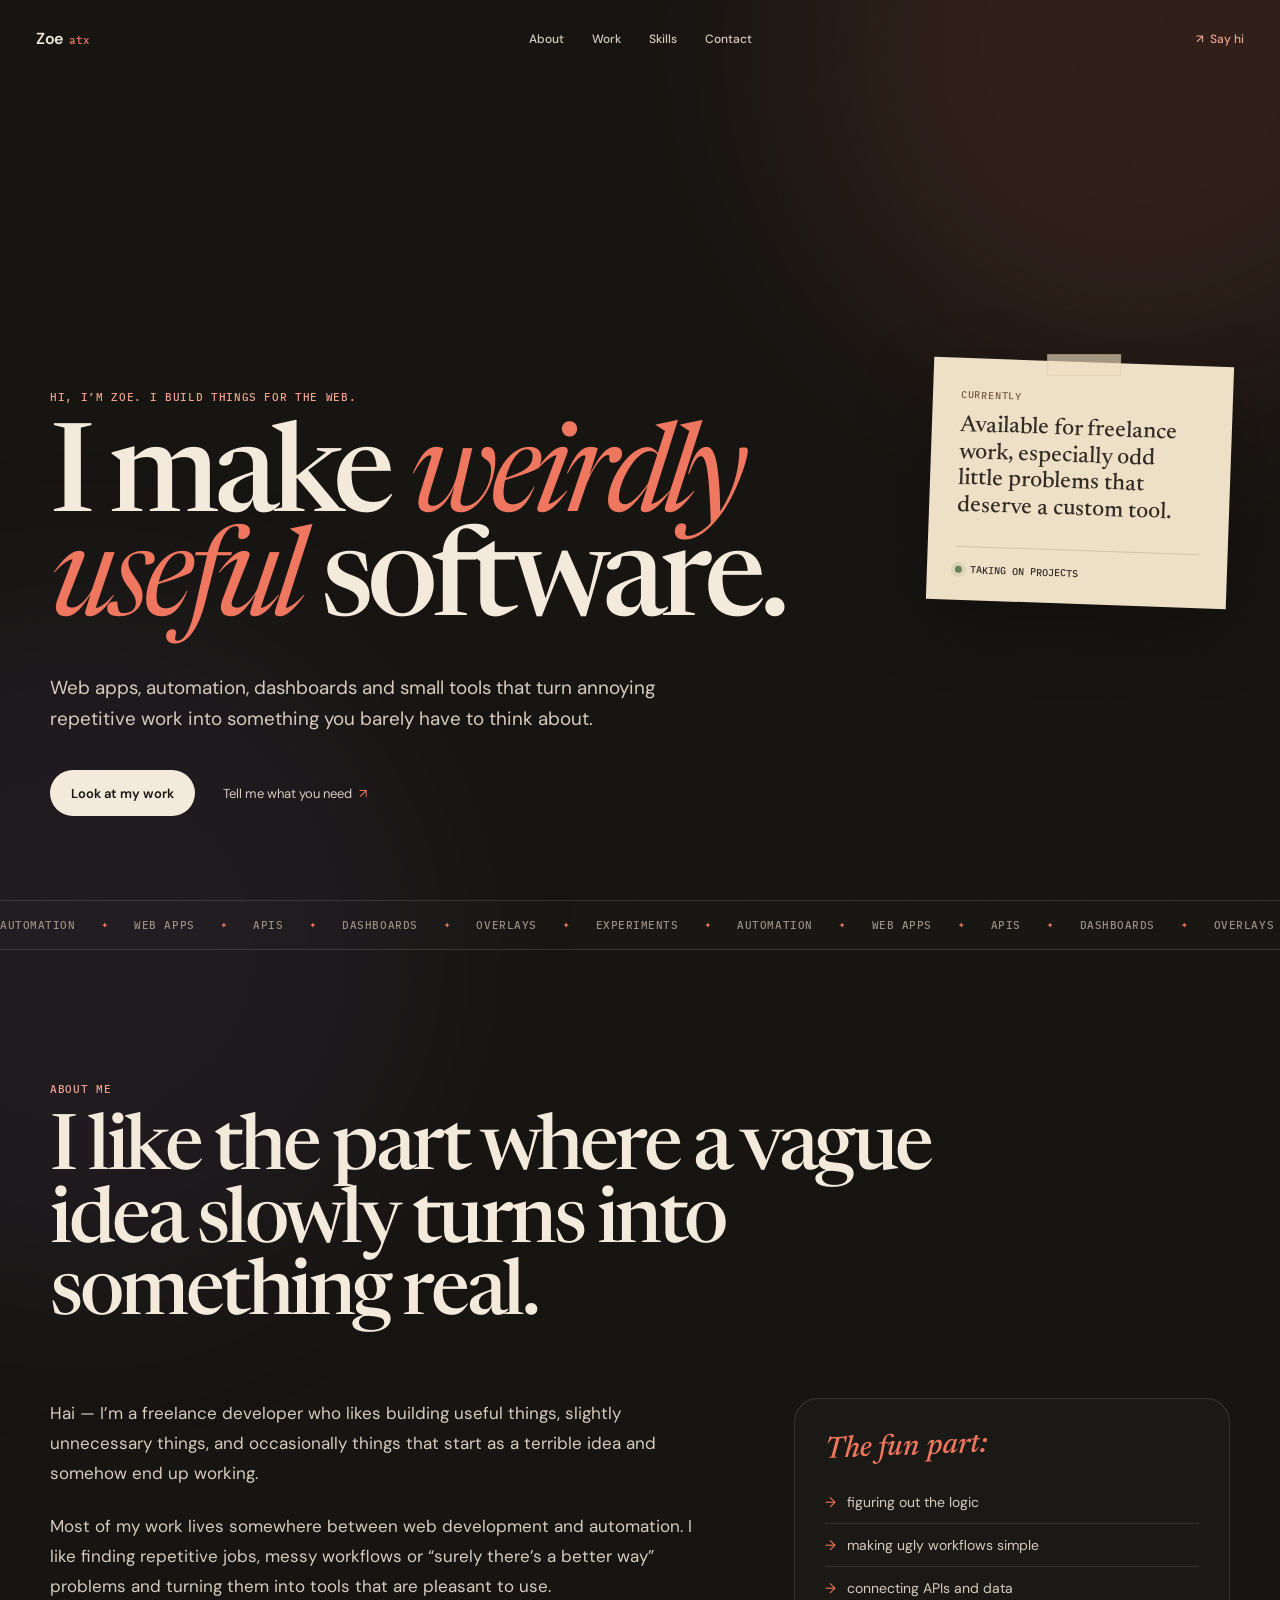
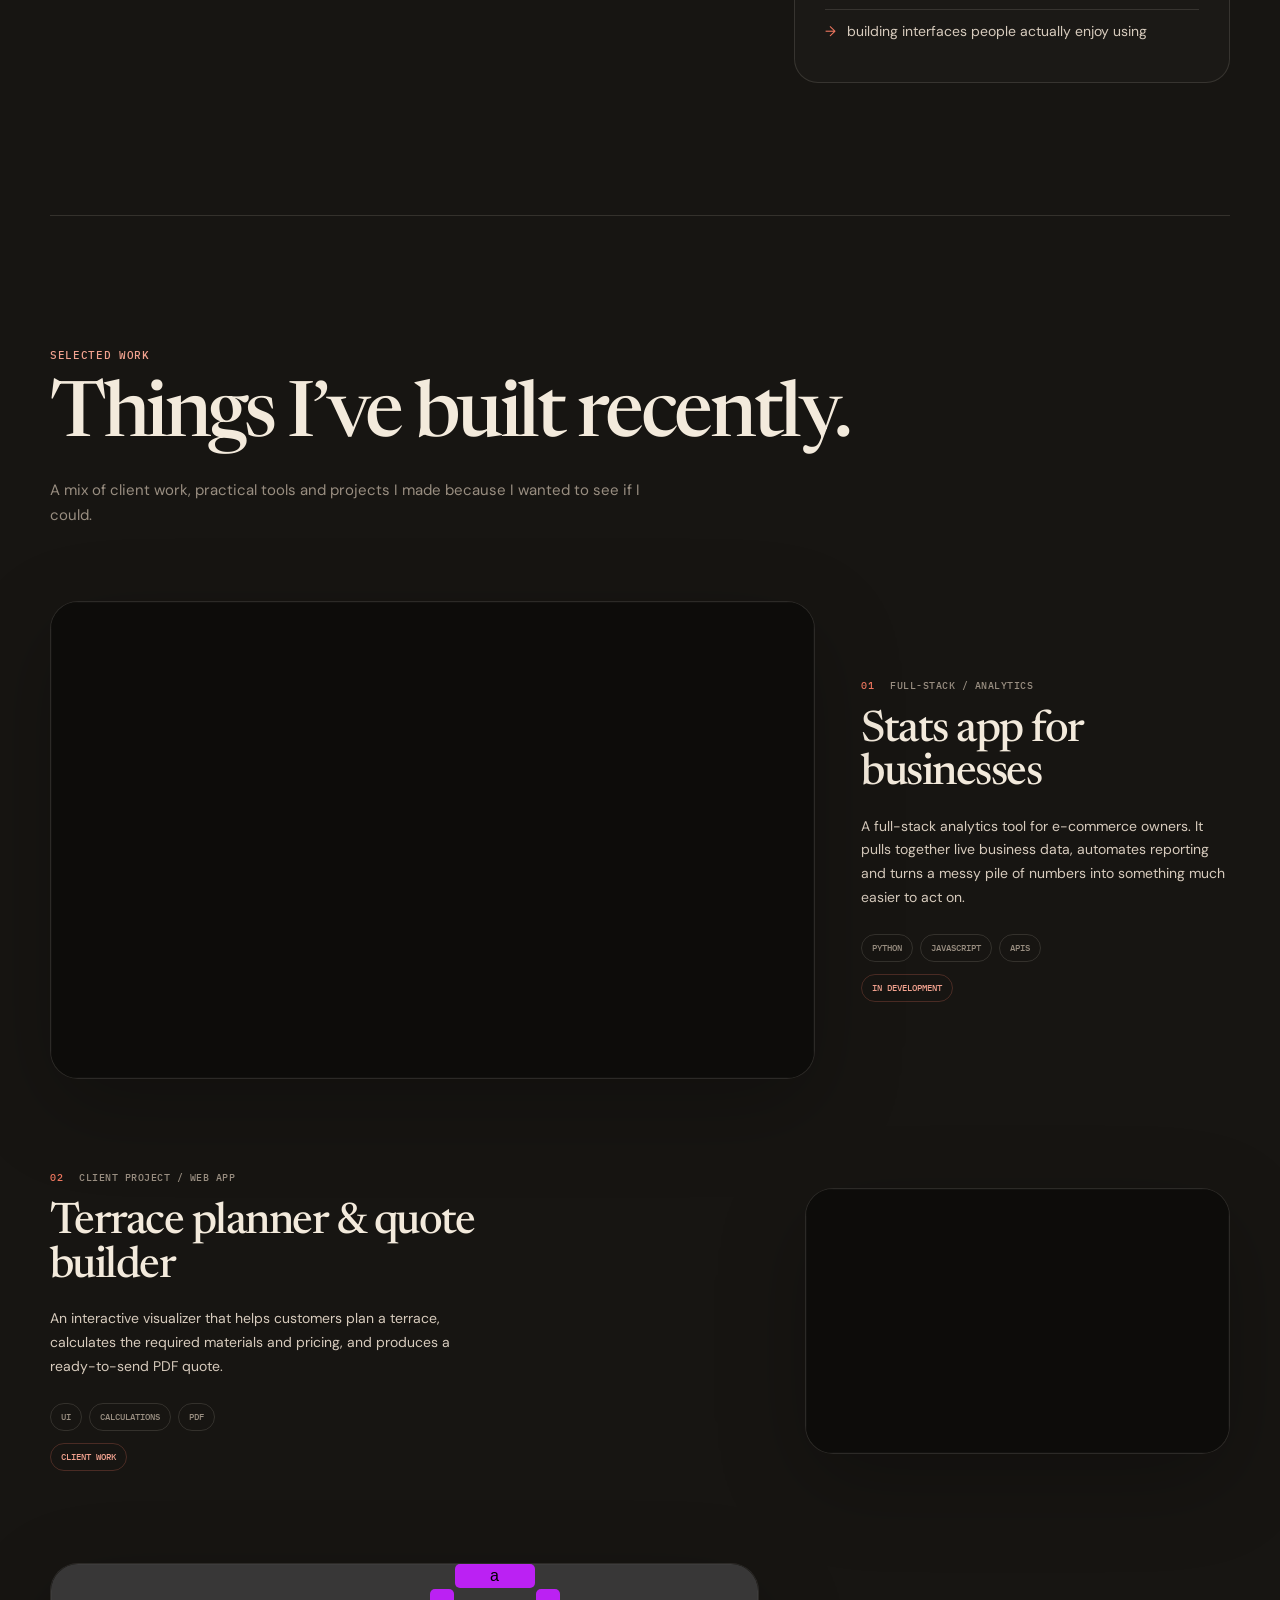
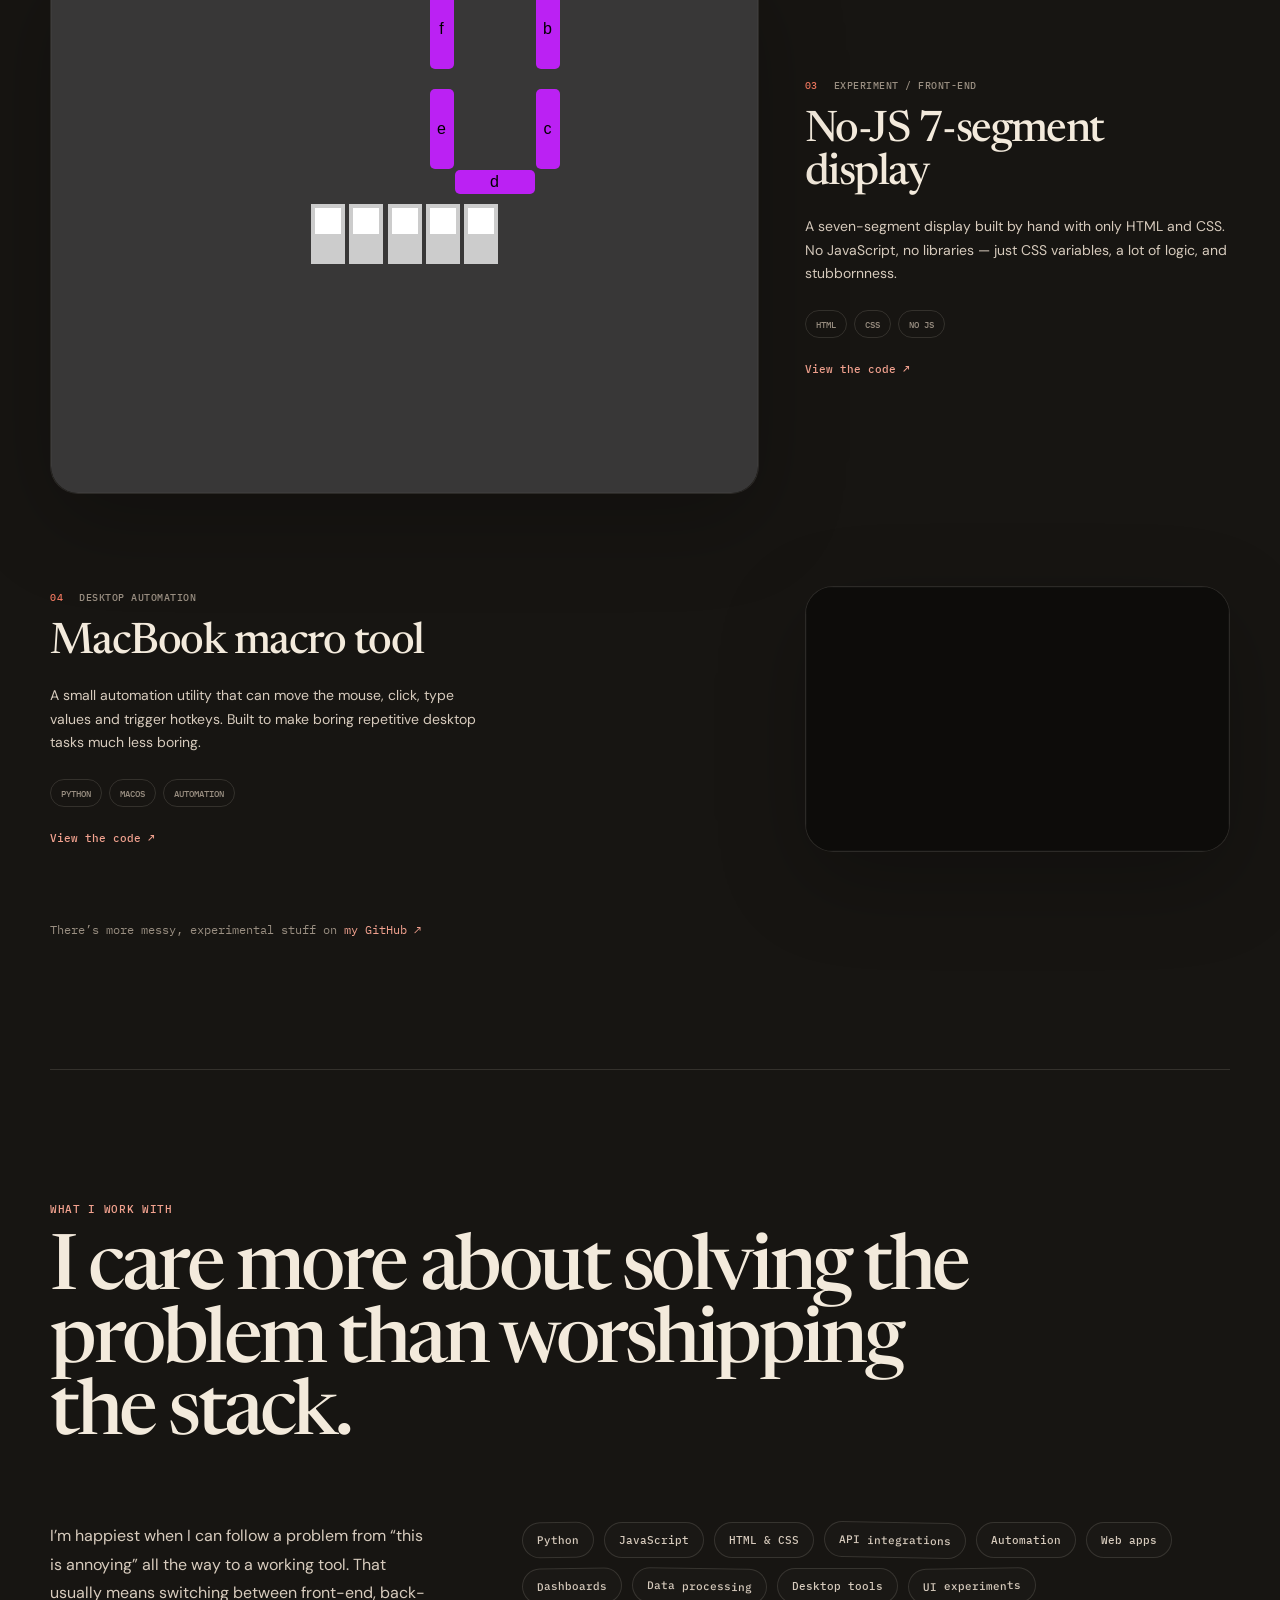
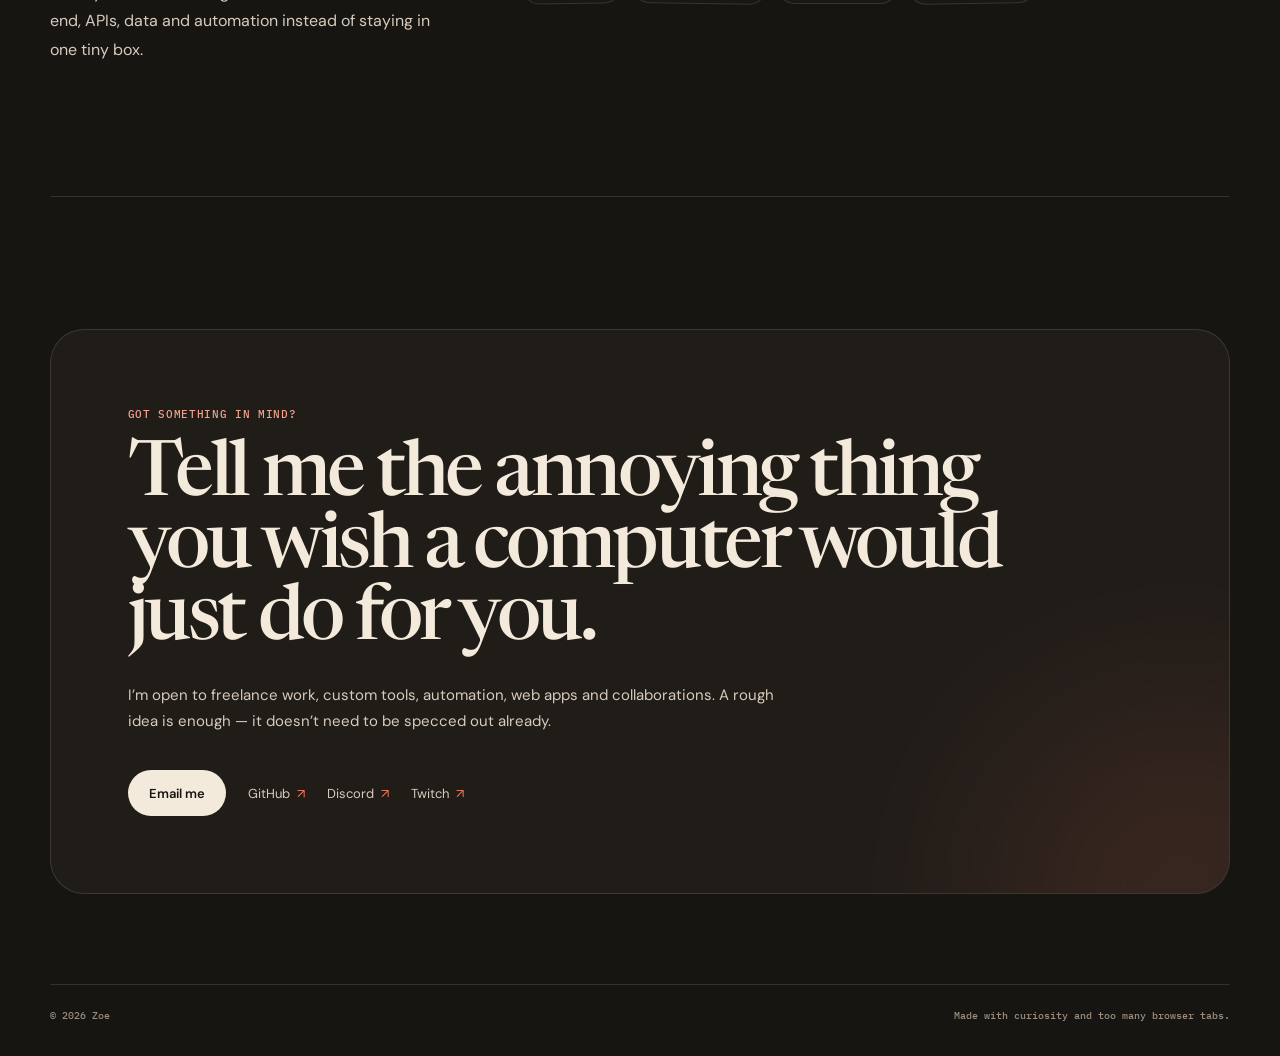
==== commit 904fc761: "better looking" ====
--- a/index.html
+++ b/index.html
@@ -1,243 +1,212 @@
-<!DOCTYPE html>
-<html lang="en">
-<head>
-<meta charset="UTF-8">
-<meta name="viewport" content="width=device-width, initial-scale=1.0">
-<title>Zoe / freelance developer</title>
-<link rel="preconnect" href="https://fonts.googleapis.com">
-<link href="https://fonts.googleapis.com/css2?family=DM+Sans:wght@400;500;600;700&family=IBM+Plex+Mono:wght@400;500&display=swap" rel="stylesheet">
-<link rel="stylesheet" href="styles.css">
-</head>
-<body>
-
-<svg class="grain" width="100%" height="100%">
-  <filter id="n"><feTurbulence type="fractalNoise" baseFrequency="0.65" numOctaves="5" stitchTiles="stitch"/><feColorMatrix type="saturate" values="0"/></filter>
-  <rect width="100%" height="100%" filter="url(#n)"/>
-</svg>
-<div class="atmosphere"></div>
-
-<header class="top-nav" id="topNav">
-  <a class="nav-brand" href="#hero">ZOE<span>/ATX</span></a>
-  <nav class="nav-links" aria-label="Main navigation">
-    <a href="#about">About</a><a href="#projects">Work</a><a href="#skills">Skills</a><a href="#contact">Contact</a>
-  </nav>
-  <button class="nav-toggle" id="navToggle" type="button" aria-label="Open menu" aria-expanded="false"><span class="toggle-bar"></span><span class="toggle-bar"></span></button>
-</header>
-
-<div class="mobile-menu" id="mobileMenu" aria-hidden="true">
-  <div class="mobile-menu-inner">
-    <nav class="mobile-menu-links" aria-label="Mobile navigation">
-      <a class="mobile-menu-link" data-index="01" href="#about">About</a><a class="mobile-menu-link" data-index="02" href="#projects">Work</a><a class="mobile-menu-link" data-index="03" href="#skills">Skills</a><a class="mobile-menu-link" data-index="04" href="#contact">Contact</a>
-    </nav>
-    <div class="mobile-menu-footer"><a href="mailto:zoeyheroldova@gmail.com">zoeyheroldova@gmail.com</a><span>Available for work</span></div>
-  </div>
-</div>
-
-<nav class="side-panel left" aria-label="Scroll indicators">
-  <span class="side-label">Scroll</span>
-  <div class="side-track"><div class="side-track-fill" id="leftTrack"></div></div>
-  <div class="side-dot active"></div>
-  <div class="side-dot"></div>
-  <div class="side-dot"></div>
-  <div class="side-dot"></div>
-  <div class="side-readout" id="scrollPct">00</div>
-</nav>
-
-<nav class="side-panel right" aria-label="Status indicators">
-  <span class="side-label">Status</span>
-  <div class="side-track"><div class="side-track-fill" id="rightTrack"></div></div>
-  <div class="side-dot"></div>
-  <div class="side-dot"></div>
-  <div class="side-dot active"></div>
-  <div class="side-dot"></div>
-  <div class="side-readout">BUILD</div>
-</nav>
-
-<main class="main">
-  <section class="hero" id="hero">
-    <div class="hero-grid"></div>
-    <div class="hero-badge">
-      <span>Freelance developer • automation addict</span>
-    </div>
-    <h1>I build apps and scripts that save hours</h1>
-    <p class="hero-sub">
-      I’m a full-stack developer specializing in web apps, business dashboards, and custom automation. I turn complex, repetitive workflows into fast, reliable digital tools.
-    </p>
-    <div class="hero-ctas">
-      <a href="#projects" class="btn-primary">See projects</a>
-      <a href="#contact" class="btn-secondary">Contact me</a>
-    </div>
-    <p class="hero-sub" style="margin-top: 0.75rem; font-size: 0.95rem; opacity: 0.85;">
-      Available for freelance projects &amp; automation contracts.
-    </p>
-  </section>
-
-  <div class="logo-ticker reveal">
-    <div class="logo-ticker-label">Built with curiosity</div>
-    <div class="ticker-track" id="tickerTrack">
-      <span class="ticker-item">Macros</span><span class="ticker-dot"></span>
-      <span class="ticker-item">APIs</span><span class="ticker-dot"></span>
-      <span class="ticker-item">Dashboards</span><span class="ticker-dot"></span>
-      <span class="ticker-item">Overlays</span><span class="ticker-dot"></span>
-      <span class="ticker-item">Statistics</span><span class="ticker-dot"></span>
-      <span class="ticker-item">Automation</span><span class="ticker-dot"></span>
-      <span class="ticker-item">Macros</span><span class="ticker-dot"></span>
-      <span class="ticker-item">APIs</span><span class="ticker-dot"></span>
-      <span class="ticker-item">Dashboards</span><span class="ticker-dot"></span>
-      <span class="ticker-item">Overlays</span><span class="ticker-dot"></span>
-      <span class="ticker-item">Statistics</span><span class="ticker-dot"></span>
-      <span class="ticker-item">Automation</span><span class="ticker-dot"></span>
-    </div>
-  </div>
-
-  <section class="section" id="about">
-    <div class="feature reveal">
-      <div class="feature-content">
-        <p class="section-tag">About me</p>
-        <h2 class="section-title">I like building web apps and helpers that save time and money</h2>
-        <p class="section-body">
-          Hai, I’m a freelance developer that likes to do fun projects. Sometimes they take me on a wild goose chase that ends up being a dead end, but I learn from them.
-        </p>
-        <p class="section-body">
-          I like to build macros and automation scripts, displays or overlays with API connection, and statistics-based projects. I focus on building custom tools that reduce manual labor, streamline business data, and increase operational efficiency.
-        </p>
-        <div class="about-list">
-          <div class="about-item">Full-stack web apps</div>
-          <div class="about-item">Automation scripts and quality-of-life tools</div>
-          <div class="about-item">API-connected dashboards and status overlays</div>
-          <div class="about-item">Playful experiments that turn into real utility</div>
-        </div>
-      </div>
-    </div>
-  </section>
-
-  <div class="silk-divider reveal"></div>
-
-  <section class="section" id="projects">
-    <p class="section-tag reveal">Projects</p>
-    <h2 class="section-title reveal reveal-d1">A mix of web apps, automation, dashboards, and more little experiments</h2>
-    <p class="section-body reveal reveal-d2">These are the kinds of things I enjoy building most but I'm always down to dive deep into territories I haven't been to before.</p>
-
-    <div class="project-grid">
-      <article class="project-card reveal reveal-d1">
-        <div class="project-visual project-visual-video">
-          <video class="project-video" autoplay muted loop playsinline preload="metadata">
-            <source src="videos/rovnobezka.mov">
-          </video>
-          <div class="project-visual-overlay">
-            <strong>Stats dashboard</strong>
-          </div>
-        </div>
-        <div class="project-content">
-          <h3>Stats app for businesses</h3>
-          <p>Custom full-stack analytics platform built for E-commerce owners to aggregate real-time metrics, automate sales reporting, and simplify financial analysis.</p>
-          <div class="project-links">
-            <span class="pill">Coming soon</span>
-          </div>
-        </div>
-      </article>
-
-      <article class="project-card reveal reveal-d2">
-        <div class="project-visual project-visual-alt project-visual-video">
-          <video class="project-video" autoplay muted loop playsinline preload="metadata">
-            <source src="videos/kalkulacka.mov">
-          </video>
-          <div class="project-visual-overlay">
-            <strong>Terrace planning web app</strong>
-          </div>
-        </div>
-        <div class="project-content">
-          <h3>Web app for visualization and calculation of terraces</h3>
-          <p>Interactive quote engine and layout visualizer. Streamlines client onboarding by auto-calculating pricing structures and generating ready-to-send PDF estimates.</p>
-          <div class="project-links">
-            <span class="pill">Client project</span>
-          </div>
-        </div>
-      </article>
-
-      <article class="project-card reveal reveal-d2">
-        <div class="project-visual project-visual-iframe">
-          <iframe src="7-segment/index.html" title="7-segment display demo" loading="lazy"></iframe>
-        </div>
-        <div class="project-content">
-          <h3>No JS 7-segment display</h3>
-          <p>This is my 7-segment display I wrote fully by hand (no AI) and used nothing but CSS and HTML. It uses the CSS variable feature. This was one of my favorite programming challenges as it required a lot of problem solving and knowledge to complete.</p>
-          <div class="project-links">
-            <span class="pill">Available</span>
-            <a href="https://github.com/ZoeyAtx/7-segment-no-js">View code</a>
-          </div>
-        </div>
-      </article>
-
-      <article class="project-card reveal reveal-d3">
-        <div class="project-visual project-visual-video">
-          <video class="project-video" autoplay muted loop playsinline preload="metadata">
-            <source src="videos/macro.mov">
-          </video>
-          <div class="project-visual-overlay">
-            <strong>MacBook automation</strong>
-          </div>
-        </div>
-        <div class="project-content">
-          <h3>Macro for MacBook</h3>
-          <p>A macro that is able to move the mouse, click, input values, and set hotkeys. It’s the kind of tool that makes repetitive tasks feel less repetitive.</p>
-          <div class="project-links">
-            <span class="pill">Available</span>
-            <a href="https://github.com/ZoeyAtx/mac-macro">View code</a>
-          </div>
-        </div>
-      </article>
-      <div class="more-projects reveal reveal-d3">
-        If you are interested in more projects I’ve made, feel free to check out my
-        <a href="https://github.com/ZoeyAtx" target="_blank" rel="noreferrer">GitHub profile</a>.
-        I post most of my open-source work there.
-      </div>
-    </div>
-  </section>
-
-  <div class="silk-divider reveal"></div>
-
-  <section class="section section-center" id="skills">
-    <p class="section-tag reveal">Skills</p>
-    <h2 class="section-title reveal reveal-d1">My skillset is very flexible and broad</h2>
-    <p class="section-body reveal reveal-d2">Since I mostly concentrate on coming up with solutions and implementing them into code, my skills are very transferable to any aspect of developing.</p>
-
-    <div class="skill-grid reveal reveal-d3">
-      <div class="skill-chip">Python</div>
-      <div class="skill-chip">JavaScript</div>
-      <div class="skill-chip">HTML &amp; CSS</div>
-      <div class="skill-chip">Automation scripts</div>
-      <div class="skill-chip">API integrations</div>
-      <div class="skill-chip">Web dashboards</div>
-      <div class="skill-chip">Overlays &amp; UI tools</div>
-    </div>
-  </section>
-
-  <div class="silk-divider reveal"></div>
-
-  <section class="section" id="contact">
-    <div class="contact-card reveal">
-      <p class="section-tag">Contact</p>
-      <h2 class="section-title">Interested in any of projects or you want a custom app? Reach out!</h2>
-      <p class="section-body">I’m open to freelance work, side projects, and collaborations around interactive web tools, automation or APIs.</p>
-      <div class="social-links" aria-label="Social links">
-        <a class="social-link" href="https://github.com/ZoeyAtx" target="_blank" rel="noreferrer" aria-label="GitHub">
-          <img src="images/Octicons-mark-github.svg" alt="GitHub" />
-        </a>
-        <a class="social-link" href="https://discord.com/users/1404603374023737437" target="_blank" rel="noreferrer" aria-label="Discord">
-          <img src="images/logo-discord-1k9u0lw84c8qwpzke7ros.webp" alt="Discord" />
-        </a>
-        <a class="social-link" href="mailto:zoeyheroldova@gmail.com" aria-label="Email">
-          <svg viewBox="0 0 24 24" fill="none" stroke="currentColor" stroke-width="1.8" stroke-linecap="round" stroke-linejoin="round"><path d="M4 6h16v12H4z"></path><path d="m4 8 8 6 8-6"></path></svg>
-        </a>
-        <a class="social-link" href="https://www.twitch.tv/zoey_atx" target="_blank" rel="noreferrer" aria-label="Twitch">
-          <img src="images/twitch_PNG52.png" alt="Twitch" />
-        </a>
-      </div>
-    </div>
-  </section>
-</main>
-
-<script src="script.js"></script>
-</body>
-</html>+<!DOCTYPE html>
+<html lang="en">
+<head>
+  <meta charset="UTF-8">
+  <meta name="viewport" content="width=device-width, initial-scale=1.0">
+  <meta name="description" content="Zoe — freelance developer building useful web apps, automation, dashboards and experimental tools.">
+  <title>Zoe — freelance developer</title>
+  <link rel="preconnect" href="https://fonts.googleapis.com">
+  <link rel="preconnect" href="https://fonts.gstatic.com" crossorigin>
+  <link href="https://fonts.googleapis.com/css2?family=DM+Sans:wght@400;500;600;700&family=IBM+Plex+Mono:wght@400;500&family=Newsreader:opsz,wght@6..72,400;6..72,500;6..72,600&display=swap" rel="stylesheet">
+  <link rel="stylesheet" href="styles.css">
+</head>
+<body>
+  <div class="page-glow page-glow-one" aria-hidden="true"></div>
+  <div class="page-glow page-glow-two" aria-hidden="true"></div>
+
+  <header class="top-nav" id="topNav">
+    <a class="nav-brand" href="#hero" aria-label="Zoe, back to top">Zoe<span>atx</span></a>
+
+    <nav class="nav-links" aria-label="Main navigation">
+      <a href="#about">About</a>
+      <a href="#projects">Work</a>
+      <a href="#skills">Skills</a>
+      <a href="#contact">Contact</a>
+    </nav>
+
+    <a class="nav-email" href="mailto:zoeyheroldova@gmail.com">Say hi</a>
+
+    <button class="nav-toggle" id="navToggle" type="button" aria-label="Open menu" aria-expanded="false">
+      <span></span><span></span>
+    </button>
+  </header>
+
+  <div class="mobile-menu" id="mobileMenu" aria-hidden="true">
+    <nav class="mobile-menu-links" aria-label="Mobile navigation">
+      <a href="#about">About</a>
+      <a href="#projects">Work</a>
+      <a href="#skills">Skills</a>
+      <a href="#contact">Contact</a>
+    </nav>
+    <a class="mobile-email" href="mailto:zoeyheroldova@gmail.com">zoeyheroldova@gmail.com</a>
+  </div>
+
+  <main>
+    <section class="hero shell" id="hero">
+      <div class="hero-copy">
+        <p class="eyebrow hero-intro">Hi, I’m Zoe. I build things for the web.</p>
+        <h1>I make <em>weirdly useful</em> software.</h1>
+        <p class="hero-lede">
+          Web apps, automation, dashboards and small tools that turn annoying repetitive work into something you barely have to think about.
+        </p>
+
+        <div class="hero-actions">
+          <a class="button button-primary" href="#projects">Look at my work</a>
+          <a class="text-link" href="#contact">Tell me what you need <span>↗</span></a>
+        </div>
+      </div>
+
+      <aside class="hero-note" aria-label="Current status">
+        <div class="note-pin" aria-hidden="true"></div>
+        <p class="note-kicker">Currently</p>
+        <p class="note-copy">Available for freelance work, especially odd little problems that deserve a custom tool.</p>
+        <div class="note-footer"><span class="status-dot"></span> taking on projects</div>
+      </aside>
+    </section>
+
+    <div class="marquee-wrap" aria-hidden="true">
+      <div class="marquee-track">
+        <span>automation</span><i>✦</i><span>web apps</span><i>✦</i><span>APIs</span><i>✦</i><span>dashboards</span><i>✦</i><span>overlays</span><i>✦</i><span>experiments</span><i>✦</i>
+        <span>automation</span><i>✦</i><span>web apps</span><i>✦</i><span>APIs</span><i>✦</i><span>dashboards</span><i>✦</i><span>overlays</span><i>✦</i><span>experiments</span><i>✦</i>
+      </div>
+    </div>
+
+    <section class="section shell about" id="about">
+      <div class="section-heading reveal">
+        <p class="eyebrow">About me</p>
+        <h2>I like the part where a vague idea slowly turns into something real.</h2>
+      </div>
+
+      <div class="about-grid">
+        <div class="about-copy reveal reveal-d1">
+          <p>
+            Hai — I’m a freelance developer who likes building useful things, slightly unnecessary things, and occasionally things that start as a terrible idea and somehow end up working.
+          </p>
+          <p>
+            Most of my work lives somewhere between web development and automation. I like finding repetitive jobs, messy workflows or “surely there’s a better way” problems and turning them into tools that are pleasant to use.
+          </p>
+        </div>
+
+        <div class="about-aside reveal reveal-d2">
+          <p class="scribble">The fun part:</p>
+          <ul>
+            <li>figuring out the logic</li>
+            <li>making ugly workflows simple</li>
+            <li>connecting APIs and data</li>
+            <li>building interfaces people actually enjoy using</li>
+          </ul>
+        </div>
+      </div>
+    </section>
+
+    <section class="section shell projects" id="projects">
+      <div class="section-heading reveal">
+        <p class="eyebrow">Selected work</p>
+        <h2>Things I’ve built recently.</h2>
+        <p class="section-intro">A mix of client work, practical tools and projects I made because I wanted to see if I could.</p>
+      </div>
+
+      <div class="project-list">
+        <article class="project project-featured reveal">
+          <div class="project-media">
+            <video class="project-video" autoplay muted loop playsinline preload="metadata">
+              <source src="videos/rovnobezka.mov">
+            </video>
+          </div>
+          <div class="project-copy">
+            <div class="project-meta"><span>01</span><span>Full-stack / analytics</span></div>
+            <h3>Stats app for businesses</h3>
+            <p>A full-stack analytics tool for e-commerce owners. It pulls together live business data, automates reporting and turns a messy pile of numbers into something much easier to act on.</p>
+            <div class="project-tags"><span>Python</span><span>JavaScript</span><span>APIs</span></div>
+            <span class="project-status">In development</span>
+          </div>
+        </article>
+
+        <article class="project reveal">
+          <div class="project-media">
+            <video class="project-video" autoplay muted loop playsinline preload="metadata">
+              <source src="videos/kalkulacka.mov">
+            </video>
+          </div>
+          <div class="project-copy">
+            <div class="project-meta"><span>02</span><span>Client project / web app</span></div>
+            <h3>Terrace planner &amp; quote builder</h3>
+            <p>An interactive visualizer that helps customers plan a terrace, calculates the required materials and pricing, and produces a ready-to-send PDF quote.</p>
+            <div class="project-tags"><span>UI</span><span>Calculations</span><span>PDF</span></div>
+            <span class="project-status">Client work</span>
+          </div>
+        </article>
+
+        <article class="project reveal reveal-d1">
+          <div class="project-media project-media-iframe">
+            <iframe src="7-segment/index.html" title="7-segment display demo" loading="lazy"></iframe>
+          </div>
+          <div class="project-copy">
+            <div class="project-meta"><span>03</span><span>Experiment / front-end</span></div>
+            <h3>No-JS 7-segment display</h3>
+            <p>A seven-segment display built by hand with only HTML and CSS. No JavaScript, no libraries — just CSS variables, a lot of logic, and stubbornness.</p>
+            <div class="project-tags"><span>HTML</span><span>CSS</span><span>No JS</span></div>
+            <a class="project-link" href="https://github.com/ZoeyAtx/7-segment-no-js" target="_blank" rel="noreferrer">View the code ↗</a>
+          </div>
+        </article>
+
+        <article class="project reveal reveal-d2">
+          <div class="project-media">
+            <video class="project-video" autoplay muted loop playsinline preload="metadata">
+              <source src="videos/macro.mov">
+            </video>
+          </div>
+          <div class="project-copy">
+            <div class="project-meta"><span>04</span><span>Desktop automation</span></div>
+            <h3>MacBook macro tool</h3>
+            <p>A small automation utility that can move the mouse, click, type values and trigger hotkeys. Built to make boring repetitive desktop tasks much less boring.</p>
+            <div class="project-tags"><span>Python</span><span>macOS</span><span>Automation</span></div>
+            <a class="project-link" href="https://github.com/ZoeyAtx/mac-macro" target="_blank" rel="noreferrer">View the code ↗</a>
+          </div>
+        </article>
+      </div>
+
+      <p class="more-work reveal">There’s more messy, experimental stuff on <a href="https://github.com/ZoeyAtx" target="_blank" rel="noreferrer">my GitHub ↗</a></p>
+    </section>
+
+    <section class="section shell skills" id="skills">
+      <div class="section-heading reveal">
+        <p class="eyebrow">What I work with</p>
+        <h2>I care more about solving the problem than worshipping the stack.</h2>
+      </div>
+
+      <div class="skills-layout">
+        <p class="skills-copy reveal reveal-d1">
+          I’m happiest when I can follow a problem from “this is annoying” all the way to a working tool. That usually means switching between front-end, back-end, APIs, data and automation instead of staying in one tiny box.
+        </p>
+
+        <div class="skill-cloud reveal reveal-d2" aria-label="Skills">
+          <span>Python</span><span>JavaScript</span><span>HTML &amp; CSS</span><span>API integrations</span><span>Automation</span><span>Web apps</span><span>Dashboards</span><span>Data processing</span><span>Desktop tools</span><span>UI experiments</span>
+        </div>
+      </div>
+    </section>
+
+    <section class="section shell contact" id="contact">
+      <div class="contact-card reveal">
+        <p class="eyebrow">Got something in mind?</p>
+        <h2>Tell me the annoying thing you wish a computer would just do for you.</h2>
+        <p>I’m open to freelance work, custom tools, automation, web apps and collaborations. A rough idea is enough — it doesn’t need to be specced out already.</p>
+
+        <div class="contact-actions">
+          <a class="button button-primary" href="mailto:zoeyheroldova@gmail.com">Email me</a>
+          <a class="text-link" href="https://github.com/ZoeyAtx" target="_blank" rel="noreferrer">GitHub <span>↗</span></a>
+          <a class="text-link" href="https://discord.com/users/1404603374023737437" target="_blank" rel="noreferrer">Discord <span>↗</span></a>
+          <a class="text-link" href="https://www.twitch.tv/zoey_atx" target="_blank" rel="noreferrer">Twitch <span>↗</span></a>
+        </div>
+      </div>
+    </section>
+  </main>
+
+  <footer class="footer shell">
+    <span>© <span id="year"></span> Zoe</span>
+    <span>Made with curiosity and too many browser tabs.</span>
+  </footer>
+
+  <script src="script.js"></script>
+</body>
+</html>
--- a/styles.css
+++ b/styles.css
@@ -1,894 +1,486 @@
-/*
-Custom portfolio stylesheet
-*/
-
-*, *::before, *::after { margin: 0; padding: 0; box-sizing: border-box; }
-
 :root {
-  --base-deep: #0F1115;
-  --base-mid: #161A20;
-  --base-soft: #1C2128;
-  --slate-warm: #6B7280;
-  --slate-light: #9CA3AF;
-  --graphite: #2A2E35;
-  --graphite-soft: #3D424A;
-  --ivory: #E5E7EB;
-  --ivory-muted: #C9CDD4;
-  --silver: #B0B8C4;
-  --panel-bg: rgba(22, 26, 32, 0.55);
-  --panel-border: rgba(156, 163, 175, 0.08);
-  --silk-ease: cubic-bezier(0.16, 1, 0.3, 1);
-}
-
-html { scroll-behavior: smooth; font-size: 16px; scroll-padding-top: 80px; }
-
+  --bg: #171512;
+  --bg-soft: #1d1a16;
+  --panel: #211e19;
+  --paper: #f3eadc;
+  --paper-soft: #d7cbbd;
+  --muted: #998e81;
+  --line: rgba(243, 234, 220, 0.13);
+  --line-strong: rgba(243, 234, 220, 0.22);
+  --accent: #ef775f;
+  --accent-soft: #f2a28f;
+  --green: #a7c28a;
+  --serif: 'Newsreader', Georgia, serif;
+  --sans: 'DM Sans', system-ui, sans-serif;
+  --mono: 'IBM Plex Mono', monospace;
+  --ease: cubic-bezier(.2,.8,.2,1);
+}
+
+* { box-sizing: border-box; }
+html { scroll-behavior: smooth; scroll-padding-top: 90px; }
 body {
-  font-family: 'Montserrat', sans-serif;
-  background: var(--base-deep);
-  color: var(--ivory);
+  margin: 0;
+  background: var(--bg);
+  color: var(--paper);
+  font-family: var(--sans);
+  -webkit-font-smoothing: antialiased;
   overflow-x: hidden;
-  -webkit-font-smoothing: antialiased;
-}
-
-/* ── Grain ── */
-.grain {
-  position: fixed; inset: 0; pointer-events: none; z-index: 9999;
-  opacity: 0.028; mix-blend-mode: overlay;
-}
-
-/* ── BG ── */
-.atmosphere {
-  position: fixed; inset: 0; z-index: 0;
-  background: linear-gradient(180deg, #0F1115 0%, #161A20 35%, #1C2128 70%, #0D0F13 100%);
-}
-
-/* ── Nav ── */
+}
+body::before {
+  content: '';
+  position: fixed;
+  inset: 0;
+  pointer-events: none;
+  z-index: 999;
+  opacity: .045;
+  background-image: url("data:image/svg+xml,%3Csvg viewBox='0 0 180 180' xmlns='http://www.w3.org/2000/svg'%3E%3Cfilter id='n'%3E%3CfeTurbulence type='fractalNoise' baseFrequency='.9' numOctaves='4' stitchTiles='stitch'/%3E%3C/filter%3E%3Crect width='100%25' height='100%25' filter='url(%23n)' opacity='.5'/%3E%3C/svg%3E");
+  mix-blend-mode: soft-light;
+}
+
+a { color: inherit; }
+button, a { -webkit-tap-highlight-color: transparent; }
+::selection { background: var(--accent); color: var(--bg); }
+
+.page-glow {
+  position: fixed;
+  width: 42rem;
+  height: 42rem;
+  border-radius: 50%;
+  filter: blur(110px);
+  opacity: .12;
+  pointer-events: none;
+  z-index: -1;
+}
+.page-glow-one { top: -18rem; right: -12rem; background: var(--accent); }
+.page-glow-two { bottom: -24rem; left: -16rem; background: #8d6bcb; opacity: .08; }
+
+.shell { width: min(1180px, calc(100% - 48px)); margin-inline: auto; }
+
 .top-nav {
-  position: fixed; top: 0; left: 0; right: 0; z-index: 600;
-  display: flex; justify-content: space-between; align-items: center;
-  padding: 24px 40px;
-  transition: background 0.8s var(--silk-ease), padding 0.8s var(--silk-ease);
+  position: fixed;
+  top: 0;
+  left: 0;
+  right: 0;
+  z-index: 50;
+  display: grid;
+  grid-template-columns: 1fr auto 1fr;
+  align-items: center;
+  min-height: 78px;
+  padding: 0 36px;
+  transition: background .25s ease, border-color .25s ease, min-height .25s ease;
 }
 .top-nav.scrolled {
-  background: rgba(15, 17, 21, 0.85);
-  backdrop-filter: blur(20px); -webkit-backdrop-filter: blur(20px);
-  padding: 16px 40px;
-}
-.nav-brand { font-size: 13px; font-weight: 700; letter-spacing: 0.2em; text-transform: uppercase; color: var(--ivory); text-decoration: none; }
-.nav-brand span { font-weight: 300; color: var(--slate-warm); margin-left: 4px; }
-.nav-links { display: flex; gap: 32px; list-style: none; align-items: center; }
-.nav-links a {
-  font-size: 10px; font-weight: 500; letter-spacing: 0.18em; text-transform: uppercase;
-  color: var(--slate-warm); text-decoration: none; position: relative; padding: 14px 0 6px;
-  transition: color 0.8s var(--silk-ease);
+  min-height: 66px;
+  background: rgba(23, 21, 18, .86);
+  border-bottom: 1px solid var(--line);
+  backdrop-filter: blur(18px);
+}
+.nav-brand {
+  justify-self: start;
+  text-decoration: none;
+  font: 600 16px/1 var(--sans);
+  letter-spacing: -.03em;
+}
+.nav-brand span {
+  margin-left: 6px;
+  color: var(--accent);
+  font: 500 11px/1 var(--mono);
+  letter-spacing: .04em;
+}
+.nav-links { display: flex; gap: 28px; }
+.nav-links a,
+.nav-email {
+  position: relative;
+  text-decoration: none;
+  color: var(--paper-soft);
+  font: 500 12px/1 var(--sans);
+  transition: color .2s ease;
 }
 .nav-links a::after {
-  content: ''; position: absolute; top: 0; left: 50%;
-  width: 6px; height: 6px;
-  border-right: 1px solid var(--silver); border-bottom: 1px solid var(--silver);
-  transform: translateX(-50%) rotate(45deg) translateY(-8px);
-  opacity: 0; transition: transform 0.8s var(--silk-ease), opacity 0.6s var(--silk-ease);
+  content: '';
+  position: absolute;
+  left: 0;
+  right: 100%;
+  bottom: -7px;
+  height: 1px;
+  background: var(--accent);
+  transition: right .25s var(--ease);
+}
+.nav-links a:hover,
+.nav-links a.active,
+.nav-email:hover { color: var(--paper); }
+.nav-links a:hover::after,
+.nav-links a.active::after { right: 0; }
+.nav-email { justify-self: end; color: var(--accent-soft); }
+.nav-email::before { content: '↗'; margin-right: 6px; }
+
+.nav-toggle {
+  display: none;
+  justify-self: end;
+  width: 34px;
+  height: 34px;
+  padding: 7px 3px;
+  border: 0;
+  background: transparent;
+  cursor: pointer;
+}
+.nav-toggle span {
+  display: block;
+  height: 1px;
+  margin: 7px 0;
+  background: var(--paper);
+  transition: transform .2s ease;
+}
+.nav-toggle.active span:first-child { transform: translateY(4px) rotate(45deg); }
+.nav-toggle.active span:last-child { transform: translateY(-4px) rotate(-45deg); }
+
+.mobile-menu {
+  position: fixed;
+  inset: 0;
+  z-index: 40;
+  display: flex;
+  flex-direction: column;
+  justify-content: center;
+  gap: 50px;
+  padding: 110px 28px 40px;
+  background: rgba(23, 21, 18, .98);
+  opacity: 0;
+  visibility: hidden;
   pointer-events: none;
-}
-.nav-links a:hover { color: var(--ivory); }
-.nav-links a:hover::after { opacity: 0.7; transform: translateX(-50%) rotate(45deg) translateY(0); }
-.nav-links a.active { color: var(--ivory-muted); }
-.nav-links a.active::after { opacity: 0.4; transform: translateX(-50%) rotate(45deg) translateY(0); }
-.nav-cta {
-  padding: 10px 28px; border-radius: 100px; font-family: inherit;
-  font-size: 10px; font-weight: 600; letter-spacing: 0.15em; text-transform: uppercase;
-  background: linear-gradient(135deg, var(--silver), var(--slate-light));
-  color: var(--base-deep); border: none; cursor: pointer; text-decoration: none;
-  transition: transform 0.8s var(--silk-ease), box-shadow 0.8s var(--silk-ease);
-}
-.nav-cta:hover { transform: scale(1.03); box-shadow: 0 6px 30px rgba(176,184,196,0.15); }
-
-/* ── Hamburger ── */
-.nav-toggle {
-  display: none; background: none; border: none; cursor: pointer;
-  width: 32px; height: 24px; position: relative; padding: 0;
-}
-.toggle-bar {
-  display: block; width: 100%; height: 1.5px; background: var(--ivory);
-  position: absolute; left: 0;
-  transition: transform 0.6s var(--silk-ease), top 0.6s var(--silk-ease);
-}
-.toggle-bar:nth-child(1) { top: 6px; }
-.toggle-bar:nth-child(2) { top: 16px; }
-.nav-toggle.active .toggle-bar:nth-child(1) { top: 11px; transform: rotate(45deg); }
-.nav-toggle.active .toggle-bar:nth-child(2) { top: 11px; transform: rotate(-45deg); }
-
-/* ── Mobile Menu ── */
-.mobile-menu {
-  position: fixed; inset: 0; z-index: 550;
-  pointer-events: none; opacity: 0; visibility: hidden;
-  transition: opacity 0.6s var(--silk-ease), visibility 0.6s var(--silk-ease);
+  transition: opacity .2s ease, visibility .2s ease;
 }
 .mobile-menu.open { opacity: 1; visibility: visible; pointer-events: auto; }
-.mobile-menu-inner {
-  position: absolute; inset: 0;
-  background: rgba(15, 17, 21, 0.94);
-  backdrop-filter: blur(40px); -webkit-backdrop-filter: blur(40px);
-  display: flex; flex-direction: column; justify-content: center;
-  padding: 100px 40px 60px; overflow-y: auto;
-}
-.mobile-menu-links { display: flex; flex-direction: column; flex: 1; justify-content: center; }
-.mobile-menu-link {
-  display: flex; align-items: baseline; gap: 16px;
-  font-size: clamp(1.6rem, 5vw, 2.6rem); font-weight: 300; letter-spacing: -0.02em;
-  color: var(--ivory); text-decoration: none; padding: 14px 0;
-  border-bottom: 1px solid rgba(156,163,175,0.06); position: relative;
-  opacity: 0; transform: translateY(20px);
-  transition: opacity 0.3s ease, transform 0.3s ease, color 0.6s var(--silk-ease);
-}
-.mobile-menu.open .mobile-menu-link {
-  opacity: 1; transform: translateY(0);
-  transition: opacity 0.5s var(--silk-ease), transform 0.5s var(--silk-ease), color 0.6s var(--silk-ease);
-}
-.mobile-menu.open .mobile-menu-link:nth-child(1) { transition-delay: 0.06s; }
-.mobile-menu.open .mobile-menu-link:nth-child(2) { transition-delay: 0.12s; }
-.mobile-menu.open .mobile-menu-link:nth-child(3) { transition-delay: 0.18s; }
-.mobile-menu.open .mobile-menu-link:nth-child(4) { transition-delay: 0.24s; }
-.mobile-menu.open .mobile-menu-link:nth-child(5) { transition-delay: 0.30s; }
-.mobile-menu.open .mobile-menu-link:nth-child(6) { transition-delay: 0.36s; }
-.mobile-menu.open .mobile-menu-link:nth-child(7) { transition-delay: 0.42s; }
-.mobile-menu-link::before {
-  content: attr(data-index); font-size: 10px; font-weight: 500;
-  letter-spacing: 0.15em; color: var(--slate-warm); opacity: 0.4;
-  min-width: 24px; font-variant-numeric: tabular-nums;
-}
-.mobile-menu-footer {
-  display: flex; justify-content: space-between; align-items: center;
-  padding-top: 24px; border-top: 1px solid rgba(156,163,175,0.06);
-  opacity: 0; transition: opacity 0.3s ease;
-}
-.mobile-menu.open .mobile-menu-footer {
-  opacity: 1; transition: opacity 0.5s var(--silk-ease) 0.45s;
-}
-.mobile-menu-footer a {
-  font-size: 10px; font-weight: 400; letter-spacing: 0.1em; text-transform: uppercase;
-  color: var(--slate-warm); opacity: 0.4; text-decoration: none;
-}
+.mobile-menu-links { display: grid; gap: 8px; }
+.mobile-menu-links a {
+  padding: 10px 0;
+  text-decoration: none;
+  font: 500 clamp(2.6rem, 15vw, 5.5rem)/.95 var(--serif);
+}
+.mobile-email { color: var(--accent-soft); font: 12px var(--mono); text-decoration: none; }
 body.menu-open { overflow: hidden; }
-body.menu-open .top-nav { background: rgba(15,17,21,0.95); backdrop-filter: blur(20px); }
-
-/* ── Side Panels ── */
-.side-panel {
-  position: fixed; top: 50%; transform: translateY(-50%);
-  width: 56px; z-index: 100;
-  display: flex; flex-direction: column; align-items: center;
-  gap: 14px; padding: 24px 0;
-}
-.side-panel.left { left: 20px; }
-.side-panel.right { right: 20px; }
-.side-label {
-  writing-mode: vertical-rl; text-orientation: mixed;
-  font-size: 9px; font-weight: 500; letter-spacing: 0.25em; text-transform: uppercase;
-  color: var(--slate-warm); opacity: 0.5;
-}
-.side-track {
-  width: 1px; height: 160px;
-  background: rgba(156,163,175,0.06); position: relative; border-radius: 1px;
-}
-.side-track-fill {
-  position: absolute; top: 0; left: 0; width: 100%; height: 0%;
-  background: linear-gradient(to bottom, var(--silver), rgba(176,184,196,0.15));
-  border-radius: 1px; transition: height 1.2s var(--silk-ease);
-}
-.side-dot {
-  width: 6px; height: 6px; border-radius: 50%;
-  background: var(--slate-warm); opacity: 0.15;
-  transition: opacity 0.8s var(--silk-ease), transform 0.8s var(--silk-ease), box-shadow 0.8s var(--silk-ease);
-}
-.side-dot.active {
-  opacity: 0.8; background: var(--silver);
-  box-shadow: 0 0 12px rgba(176,184,196,0.3); transform: scale(1.3);
-}
-.side-readout {
-  font-size: 9px; font-weight: 400; letter-spacing: 0.1em;
-  color: var(--slate-warm); opacity: 0.35;
-  font-variant-numeric: tabular-nums;
-}
-
-/* ── Container ── */
-.main { position: relative; z-index: 10; max-width: 1120px; margin: 0 auto; padding: 0 40px; }
-
-/* ── Shared ── */
-.section { padding: 120px 0; position: relative; }
-.section-tag {
-  font-size: 9px; font-weight: 600; letter-spacing: 0.3em; text-transform: uppercase;
-  color: var(--slate-warm); opacity: 0.6; margin-bottom: 20px;
-}
-.section-title {
-  font-size: clamp(2rem, 4vw, 3rem); font-weight: 300;
-  letter-spacing: -0.04em; line-height: 1.15; color: var(--ivory); margin-bottom: 20px;
-}
-.section-title strong { font-weight: 600; }
-.section-body {
-  font-size: 0.95rem; font-weight: 300; line-height: 1.8; color: var(--slate-light); max-width: 540px;
-}
-.section-center { text-align: center; }
-.section-center .section-body { margin: 0 auto; }
-
-.silk-divider { width: 100px; height: 1px; background: linear-gradient(90deg, transparent, var(--panel-border), transparent); margin: 0 auto; }
-
-.btn-primary {
-  display: inline-block; padding: 16px 44px; border-radius: 100px;
-  background: linear-gradient(135deg, var(--silver), var(--slate-light));
-  color: var(--base-deep); font-family: inherit; font-size: 11px; font-weight: 600;
-  letter-spacing: 0.15em; text-transform: uppercase; border: none; cursor: pointer;
+
+.hero {
+  min-height: 100svh;
+  display: grid;
+  grid-template-columns: minmax(0, 1fr) 300px;
+  align-items: end;
+  gap: 70px;
+  padding-top: 150px;
+  padding-bottom: 84px;
+}
+.hero-copy { max-width: 880px; }
+.eyebrow {
+  margin: 0 0 18px;
+  color: var(--accent-soft);
+  font: 500 11px/1.4 var(--mono);
+  letter-spacing: .06em;
+  text-transform: uppercase;
+}
+.hero-intro { margin-bottom: 26px; }
+.hero h1 {
+  max-width: 950px;
+  margin: 0;
+  font: 500 clamp(4rem, 9.6vw, 8.7rem)/.84 var(--serif);
+  letter-spacing: -.055em;
+}
+.hero h1 em { color: var(--accent); font-style: italic; font-weight: 400; }
+.hero-lede {
+  max-width: 650px;
+  margin: 34px 0 0;
+  color: var(--paper-soft);
+  font-size: clamp(1rem, 1.5vw, 1.18rem);
+  line-height: 1.65;
+}
+.hero-actions { display: flex; align-items: center; gap: 28px; margin-top: 36px; }
+.button {
+  display: inline-flex;
+  align-items: center;
+  justify-content: center;
+  min-height: 46px;
+  padding: 0 20px;
+  border: 1px solid transparent;
+  border-radius: 999px;
   text-decoration: none;
-  transition: transform 0.8s var(--silk-ease), box-shadow 0.8s var(--silk-ease);
-}
-.btn-primary:hover { transform: scale(1.02); box-shadow: 0 8px 40px rgba(176,184,196,0.18); }
-.btn-secondary {
-  display: inline-block; padding: 16px 44px; border-radius: 100px; background: transparent;
-  color: var(--ivory-muted); font-family: inherit; font-size: 11px; font-weight: 500;
-  letter-spacing: 0.15em; text-transform: uppercase;
-  border: 1px solid var(--panel-border); cursor: pointer; text-decoration: none;
-  transition: transform 0.8s var(--silk-ease), border-color 0.8s var(--silk-ease), background 0.8s var(--silk-ease);
-}
-.btn-secondary:hover { transform: scale(1.02); border-color: rgba(156,163,175,0.2); background: rgba(156,163,175,0.04); }
-
-/* ── Reveal ── */
-.reveal {
-  opacity: 0; transform: translateY(36px);
-  transition: opacity 1.2s var(--silk-ease), transform 1.2s var(--silk-ease);
-}
+  font-size: 13px;
+  font-weight: 600;
+  transition: transform .2s ease, background .2s ease, color .2s ease, border-color .2s ease;
+}
+.button-primary { background: var(--paper); color: var(--bg); }
+.button-primary:hover { transform: translateY(-2px); background: #fff7eb; }
+.text-link {
+  display: inline-flex;
+  align-items: center;
+  gap: 7px;
+  color: var(--paper-soft);
+  text-decoration: none;
+  font-size: 13px;
+}
+.text-link span { color: var(--accent); transition: transform .2s ease; }
+.text-link:hover span { transform: translate(2px, -2px); }
+
+.hero-note {
+  position: relative;
+  align-self: center;
+  transform: rotate(2deg);
+  padding: 30px 28px 24px;
+  background: #eee0c7;
+  color: #332c25;
+  box-shadow: 0 22px 70px rgba(0,0,0,.26);
+}
+.note-pin {
+  position: absolute;
+  top: -8px;
+  left: 50%;
+  width: 74px;
+  height: 22px;
+  transform: translateX(-50%) rotate(-2deg);
+  background: rgba(240, 222, 192, .64);
+  border: 1px solid rgba(90,70,50,.08);
+}
+.note-kicker { margin: 0 0 12px; color: #795846; font: 500 10px var(--mono); text-transform: uppercase; letter-spacing: .08em; }
+.note-copy { margin: 0; font: 500 1.45rem/1.15 var(--serif); }
+.note-footer {
+  display: flex;
+  align-items: center;
+  gap: 8px;
+  margin-top: 26px;
+  padding-top: 16px;
+  border-top: 1px solid rgba(51,44,37,.16);
+  font: 500 10px var(--mono);
+  text-transform: uppercase;
+}
+.status-dot { width: 7px; height: 7px; border-radius: 50%; background: #688553; box-shadow: 0 0 0 4px rgba(104,133,83,.12); }
+
+.marquee-wrap {
+  overflow: hidden;
+  border-top: 1px solid var(--line);
+  border-bottom: 1px solid var(--line);
+  background: rgba(255,255,255,.012);
+}
+.marquee-track {
+  display: flex;
+  width: max-content;
+  align-items: center;
+  gap: 26px;
+  padding: 17px 0;
+  animation: marquee 34s linear infinite;
+}
+.marquee-track span { color: var(--muted); font: 500 11px var(--mono); text-transform: uppercase; letter-spacing: .05em; }
+.marquee-track i { color: var(--accent); font-style: normal; font-size: 8px; }
+@keyframes marquee { to { transform: translateX(-50%); } }
+
+.section { padding-top: 132px; padding-bottom: 132px; }
+.section + .section { border-top: 1px solid var(--line); }
+.section-heading { max-width: 920px; }
+.section-heading h2,
+.contact-card h2 {
+  margin: 0;
+  font: 500 clamp(2.7rem, 6vw, 5.8rem)/.94 var(--serif);
+  letter-spacing: -.045em;
+}
+.section-intro {
+  max-width: 610px;
+  margin: 24px 0 0;
+  color: var(--muted);
+  font-size: 15px;
+  line-height: 1.7;
+}
+
+.about-grid {
+  display: grid;
+  grid-template-columns: minmax(0, 1.2fr) minmax(280px, .8fr);
+  gap: 90px;
+  margin-top: 66px;
+}
+.about-copy { max-width: 690px; }
+.about-copy p {
+  margin: 0 0 22px;
+  color: var(--paper-soft);
+  font-size: 17px;
+  line-height: 1.78;
+}
+.about-aside {
+  align-self: start;
+  padding: 30px;
+  border: 1px solid var(--line);
+  border-radius: 24px;
+  background: rgba(255,255,255,.02);
+}
+.scribble {
+  margin: 0 0 22px;
+  color: var(--accent);
+  font: italic 500 1.9rem/1 var(--serif);
+  transform: rotate(-2deg);
+}
+.about-aside ul { list-style: none; margin: 0; padding: 0; }
+.about-aside li {
+  position: relative;
+  padding: 12px 0 12px 22px;
+  border-bottom: 1px solid var(--line);
+  color: var(--paper-soft);
+  font-size: 14px;
+}
+.about-aside li:last-child { border-bottom: 0; }
+.about-aside li::before { content: '→'; position: absolute; left: 0; color: var(--accent); }
+
+.project-list { display: grid; gap: 92px; margin-top: 72px; }
+.project {
+  display: grid;
+  grid-template-columns: minmax(0, 1.25fr) minmax(300px, .75fr);
+  gap: 46px;
+  align-items: center;
+}
+.project:nth-child(even) .project-media { order: 2; }
+.project:nth-child(even) .project-copy { order: 1; }
+.project-featured { grid-template-columns: minmax(0, 1.35fr) minmax(320px, .65fr); }
+.project-media {
+  position: relative;
+  aspect-ratio: 16 / 10;
+  overflow: hidden;
+  border: 1px solid var(--line);
+  border-radius: 28px;
+  background: #0e0d0b;
+  box-shadow: 0 28px 90px rgba(0,0,0,.24);
+}
+.project-media::after {
+  content: '';
+  position: absolute;
+  inset: 0;
+  pointer-events: none;
+  box-shadow: inset 0 0 0 1px rgba(255,255,255,.025);
+}
+.project-video,
+.project-media iframe { width: 100%; height: 100%; display: block; border: 0; object-fit: contain; background: #0d0c0a; }
+.project-media-iframe { aspect-ratio: 4 / 3; }
+.project-copy { max-width: 430px; }
+.project-meta {
+  display: flex;
+  gap: 16px;
+  margin-bottom: 18px;
+  color: var(--muted);
+  font: 500 10px var(--mono);
+  text-transform: uppercase;
+  letter-spacing: .05em;
+}
+.project-meta span:first-child { color: var(--accent); }
+.project-copy h3 { margin: 0 0 18px; font: 500 clamp(2rem, 3.4vw, 3.4rem)/1 var(--serif); letter-spacing: -.035em; }
+.project-copy p { margin: 0; color: var(--paper-soft); font-size: 14px; line-height: 1.7; }
+.project-tags { display: flex; flex-wrap: wrap; gap: 7px; margin-top: 24px; }
+.project-tags span,
+.project-status {
+  display: inline-flex;
+  align-items: center;
+  min-height: 28px;
+  padding: 0 10px;
+  border: 1px solid var(--line);
+  border-radius: 999px;
+  color: var(--muted);
+  font: 500 9px var(--mono);
+  text-transform: uppercase;
+}
+.project-status { margin-top: 12px; border-color: rgba(239,119,95,.24); color: var(--accent-soft); }
+.project-link { display: inline-flex; margin-top: 24px; color: var(--accent-soft); text-decoration: none; font: 500 11px var(--mono); }
+.project-link:hover { color: var(--paper); }
+.more-work { margin: 70px 0 0; color: var(--muted); font: 12px var(--mono); }
+.more-work a { color: var(--accent-soft); text-decoration: none; }
+
+.skills-layout {
+  display: grid;
+  grid-template-columns: minmax(280px, .7fr) minmax(0, 1.3fr);
+  gap: 90px;
+  margin-top: 70px;
+  align-items: start;
+}
+.skills-copy { margin: 0; color: var(--paper-soft); font-size: 16px; line-height: 1.78; }
+.skill-cloud { display: flex; flex-wrap: wrap; gap: 10px; }
+.skill-cloud span {
+  padding: 10px 14px;
+  border: 1px solid var(--line);
+  border-radius: 999px;
+  background: rgba(255,255,255,.016);
+  color: var(--paper-soft);
+  font: 500 11px var(--mono);
+  transition: transform .2s ease, border-color .2s ease, color .2s ease;
+}
+.skill-cloud span:nth-child(3n+1) { transform: rotate(-1deg); }
+.skill-cloud span:nth-child(4n) { transform: rotate(1deg); }
+.skill-cloud span:hover { transform: translateY(-2px) rotate(0); border-color: var(--line-strong); color: var(--paper); }
+
+.contact { padding-bottom: 90px; }
+.contact-card {
+  position: relative;
+  overflow: hidden;
+  padding: clamp(36px, 6vw, 78px);
+  border: 1px solid var(--line);
+  border-radius: 34px;
+  background: #201c18;
+}
+.contact-card::after {
+  content: '';
+  position: absolute;
+  width: 24rem;
+  height: 24rem;
+  right: -9rem;
+  bottom: -12rem;
+  border-radius: 50%;
+  background: var(--accent);
+  filter: blur(100px);
+  opacity: .13;
+  pointer-events: none;
+}
+.contact-card h2 { max-width: 920px; }
+.contact-card > p:not(.eyebrow) { max-width: 650px; margin: 26px 0 0; color: var(--paper-soft); font-size: 15px; line-height: 1.7; }
+.contact-actions { display: flex; flex-wrap: wrap; align-items: center; gap: 22px; margin-top: 36px; }
+
+.footer {
+  display: flex;
+  justify-content: space-between;
+  gap: 24px;
+  padding-top: 24px;
+  padding-bottom: 34px;
+  border-top: 1px solid var(--line);
+  color: var(--muted);
+  font: 500 10px var(--mono);
+}
+
+.reveal { opacity: 0; transform: translateY(24px); transition: opacity .65s var(--ease), transform .65s var(--ease); }
 .reveal.visible { opacity: 1; transform: translateY(0); }
-.reveal-d1 { transition-delay: 0.1s; }
-.reveal-d2 { transition-delay: 0.2s; }
-.reveal-d3 { transition-delay: 0.3s; }
-.reveal-d4 { transition-delay: 0.4s; }
-
-/* ══════════════════════════════════
-   HERO
-   ══════════════════════════════════ */
-.hero {
-  min-height: 100vh; display: flex; flex-direction: column;
-  justify-content: center; align-items: center; text-align: center;
-  padding: 120px 0 80px; position: relative;
-}
-.hero-grid {
-  position: absolute; bottom: 0; left: 50%; height: 80%;
-  width: 100vw; transform: translateX(-50%);
-  z-index: 0; pointer-events: none;
-  --mx: 50%; --my: 50%;
-  background-image:
-    linear-gradient(to right, rgba(156,163,175,0.22) 1px, transparent 1px),
-    linear-gradient(to bottom, rgba(156,163,175,0.22) 1px, transparent 1px);
-  background-size: 120px 120px;
-  background-position: center bottom;
-  -webkit-mask-image:
-    radial-gradient(circle 300px at var(--mx) var(--my), rgba(0,0,0,1) 0%, transparent 65%),
-    linear-gradient(to bottom, transparent 0%, transparent 25%, rgba(0,0,0,0.1) 45%, rgba(0,0,0,0.25) 70%, rgba(0,0,0,0.4) 100%);
-  mask-image:
-    radial-gradient(circle 300px at var(--mx) var(--my), rgba(0,0,0,1) 0%, transparent 65%),
-    linear-gradient(to bottom, transparent 0%, transparent 25%, rgba(0,0,0,0.1) 45%, rgba(0,0,0,0.25) 70%, rgba(0,0,0,0.4) 100%);
-  -webkit-mask-composite: source-over;
-  mask-composite: add;
-}
-.hero > *:not(.hero-grid) { position: relative; z-index: 1; }
-.hero-badge {
-  display: inline-flex; align-items: center; gap: 10px;
-  padding: 10px 24px; border-radius: 100px;
-  background: var(--panel-bg); border: 1px solid var(--panel-border);
-  backdrop-filter: blur(20px); margin-bottom: 40px;
-  opacity: 0; transform: translateY(16px);
-  animation: fadeUp 1.2s var(--silk-ease) 0.2s forwards;
-}
-.hero-badge-dot {
-  width: 6px; height: 6px; border-radius: 50%; background: var(--silver);
-  box-shadow: 0 0 8px rgba(176,184,196,0.4); animation: pulse 3s ease-in-out infinite;
-}
-.hero-badge span { font-size: 10px; font-weight: 600; letter-spacing: 0.2em; text-transform: uppercase; color: var(--slate-light); }
-
-.hero h1 {
-  font-size: clamp(2.8rem, 6.5vw, 5.5rem); font-weight: 300;
-  letter-spacing: -0.05em; line-height: 1;
-  opacity: 0; transform: translateY(24px);
-  animation: fadeUp 1.4s var(--silk-ease) 0.4s forwards;
-}
-.hero h1 em {
-  font-style: normal; font-weight: 600;
-  background: linear-gradient(135deg, var(--ivory), var(--silver), var(--slate-light));
-  -webkit-background-clip: text; -webkit-text-fill-color: transparent; background-clip: text;
-}
-.hero-sub {
-  font-size: clamp(0.85rem, 1.2vw, 1rem); font-weight: 300; line-height: 1.7;
-  color: var(--slate-light); max-width: 520px; margin: 28px auto 48px;
-  opacity: 0; transform: translateY(16px);
-  animation: fadeUp 1.4s var(--silk-ease) 0.6s forwards;
-}
-.hero-ctas {
-  display: flex; gap: 14px;
-  opacity: 0; transform: translateY(16px);
-  animation: fadeUp 1.4s var(--silk-ease) 0.8s forwards;
-}
-.hero-metrics {
-  display: flex; justify-content: center; gap: 56px; margin-top: 72px;
-  opacity: 0; transform: translateY(16px);
-  animation: fadeUp 1.4s var(--silk-ease) 1s forwards;
-}
-.metric { text-align: center; }
-.metric-value {
-  font-size: clamp(1.8rem, 3vw, 2.6rem); font-weight: 300; letter-spacing: -0.04em;
-  color: var(--ivory); line-height: 1; font-variant-numeric: tabular-nums;
-}
-.metric-value span { font-size: 0.5em; font-weight: 400; color: var(--slate-warm); vertical-align: super; margin-left: 2px; }
-.metric-label { font-size: 9px; font-weight: 500; letter-spacing: 0.2em; text-transform: uppercase; color: var(--slate-warm); margin-top: 8px; }
-
-@keyframes fadeUp { to { opacity: 1; transform: translateY(0); } }
-@keyframes pulse { 0%,100% { opacity: 1; } 50% { opacity: 0.4; } }
-
-/* ══════════════════════════════════
-   LOGO TICKER
-   ══════════════════════════════════ */
-.logo-ticker {
-  padding: 60px 0; border-top: 1px solid var(--panel-border); border-bottom: 1px solid var(--panel-border);
-  overflow: hidden; position: relative; z-index: 10;
-}
-.logo-ticker-label {
-  text-align: center; font-size: 9px; font-weight: 500; letter-spacing: 0.25em;
-  text-transform: uppercase; color: var(--slate-warm); opacity: 0.5; margin-bottom: 32px;
-}
-.ticker-track {
-  display: flex; width: max-content;
-  animation: tickerScroll 30s linear infinite;
-}
-.ticker-track:hover { animation-play-state: paused; }
-.ticker-item {
-  flex-shrink: 0; padding: 0 40px; display: flex; align-items: center;
-  font-size: 14px; font-weight: 600; letter-spacing: 0.08em; text-transform: uppercase;
-  color: var(--slate-warm); opacity: 0.3;
-  transition: opacity 0.6s var(--silk-ease);
-}
-.ticker-item:hover { opacity: 0.7; }
-.ticker-dot { width: 4px; height: 4px; border-radius: 50%; background: var(--slate-warm); opacity: 0.2; margin: 0 40px; flex-shrink: 0; }
-
-@keyframes tickerScroll { to { transform: translateX(-50%); } }
-
-/* ══════════════════════════════════
-   FEATURE SHOWCASE
-   ══════════════════════════════════ */
-.feature {
-  display: grid; grid-template-columns: 1fr 1fr; gap: 64px; align-items: center;
-  padding: 72px 0;
-}
-.feature.reverse { direction: rtl; }
-.feature.reverse > * { direction: ltr; }
-
-.feature-visual {
-  position: relative; height: 320px; border-radius: 32px; overflow: hidden;
-  background: var(--panel-bg); border: 1px solid var(--panel-border);
-}
-.feature-visual img {
-  width: 100%; height: 100%; object-fit: cover; border-radius: inherit;
-}
-.feature-number {
-  font-size: 3rem; font-weight: 200; letter-spacing: -0.04em;
-  color: rgba(176,184,196,0.08); line-height: 1; margin-bottom: 12px;
-  font-variant-numeric: tabular-nums;
-}
-
-/* ══════════════════════════════════
-   PRICING
-   ══════════════════════════════════ */
-.pricing-toggle {
-  display: flex; justify-content: center; align-items: center; gap: 16px;
-  margin: 40px 0 56px;
-}
-.pricing-toggle-label {
-  font-size: 11px; font-weight: 500; letter-spacing: 0.1em; text-transform: uppercase;
-  color: var(--slate-warm); transition: color 0.6s var(--silk-ease);
-}
-.pricing-toggle-label.active { color: var(--ivory); }
-.toggle-switch {
-  width: 48px; height: 26px; border-radius: 100px; background: var(--graphite);
-  border: 1px solid var(--panel-border); position: relative; cursor: pointer;
-  transition: background 0.6s var(--silk-ease);
-}
-.toggle-switch::after {
-  content: ''; position: absolute; top: 3px; left: 3px;
-  width: 18px; height: 18px; border-radius: 50%;
-  background: var(--silver); transition: transform 0.6s var(--silk-ease);
-}
-.toggle-switch.annual::after { transform: translateX(22px); }
-.save-badge {
-  font-size: 9px; font-weight: 600; letter-spacing: 0.15em; text-transform: uppercase;
-  color: var(--silver); opacity: 0; transition: opacity 0.4s var(--silk-ease);
-}
-.save-badge.show { opacity: 1; }
-
-.pricing-grid {
-  display: grid; grid-template-columns: repeat(3, 1fr); gap: 20px;
-}
-.pricing-card {
-  background: var(--panel-bg); border: 1px solid var(--panel-border); border-radius: 36px;
-  padding: 44px 36px; backdrop-filter: blur(20px); -webkit-backdrop-filter: blur(20px);
-  position: relative; overflow: hidden; display: flex; flex-direction: column;
-  transition: transform 0.8s var(--silk-ease), box-shadow 0.8s var(--silk-ease);
-}
-.pricing-card::before {
-  content: ''; position: absolute; inset: 0; border-radius: inherit;
-  background: linear-gradient(160deg, rgba(210,215,220,0.02) 0%, transparent 40%);
-  pointer-events: none; transition: opacity 0.8s var(--silk-ease); opacity: 0;
-}
-.pricing-card.featured {
-  border-color: rgba(176,184,196,0.15);
-  box-shadow: 0 0 60px rgba(176,184,196,0.04);
-  padding-top: 60px;
-}
-.pricing-card.featured::before { opacity: 1; }
-.pricing-card.featured .pricing-badge { display: inline-block; }
-
-.pricing-badge {
-  display: none; position: absolute; top: 12px; right: 20px;
-  font-size: 8px; font-weight: 600; letter-spacing: 0.2em; text-transform: uppercase;
-  padding: 5px 14px; border-radius: 100px;
-  background: rgba(176,184,196,0.1); border: 1px solid rgba(176,184,196,0.12);
-  color: var(--silver);
-}
-
-.pricing-tier {
-  font-size: 10px; font-weight: 600; letter-spacing: 0.2em; text-transform: uppercase;
-  color: var(--slate-warm); margin-bottom: 24px;
-}
-
-.pricing-prices { margin-bottom: 24px; }
-
-.price-option {
-  display: flex; align-items: baseline; justify-content: space-between;
-  padding: 14px 0; border-bottom: 1px solid rgba(156,163,175,0.05);
-  transition: opacity 0.6s var(--silk-ease);
-  opacity: 0.35;
-}
-.price-option.active { opacity: 1; }
-
-.price-option-left { display: flex; align-items: baseline; gap: 3px; }
-.price-currency {
-  font-size: 0.9rem; font-weight: 300; color: var(--slate-warm);
-  transition: color 0.6s var(--silk-ease);
-}
-.price-amount {
-  font-size: 2rem; font-weight: 300; letter-spacing: -0.04em; color: var(--slate-light);
-  font-variant-numeric: tabular-nums;
-  transition: font-size 0.6s var(--silk-ease), color 0.6s var(--silk-ease);
-}
-.price-period {
-  font-size: 0.75rem; font-weight: 300; color: var(--slate-warm); margin-left: 2px;
-  transition: color 0.6s var(--silk-ease);
-}
-.price-yearly {
-  font-size: 0.72rem; font-weight: 400; color: var(--slate-warm);
-  font-variant-numeric: tabular-nums;
-  transition: color 0.6s var(--silk-ease);
-}
-
-/* Active state — emphasized */
-.price-option.active .price-currency { color: var(--slate-light); }
-.price-option.active .price-amount { font-size: 2.6rem; color: var(--ivory); }
-.price-option.active .price-period { color: var(--slate-light); }
-.price-option.active .price-yearly { color: var(--slate-light); }
-
-.price-label {
-  font-size: 8px; font-weight: 600; letter-spacing: 0.15em; text-transform: uppercase;
-  color: var(--slate-warm); margin-bottom: 2px;
-  transition: color 0.6s var(--silk-ease);
-}
-.price-option.active .price-label { color: var(--silver); }
-
-.pricing-desc {
-  font-size: 0.85rem; font-weight: 300; line-height: 1.6; color: var(--slate-light);
-  margin-bottom: 28px; flex: 1;
-}
-.pricing-features { list-style: none; margin-bottom: 32px; }
-.pricing-features li {
-  font-size: 0.82rem; font-weight: 400; color: var(--slate-light);
-  padding: 8px 0; border-bottom: 1px solid rgba(156,163,175,0.05);
-  display: flex; align-items: center; gap: 10px;
-}
-.pricing-features li::before {
-  content: ''; width: 4px; height: 4px; border-radius: 50%;
-  background: var(--silver); opacity: 0.5; flex-shrink: 0;
-}
-.pricing-card .btn-primary, .pricing-card .btn-secondary { width: 100%; text-align: center; padding: 14px; }
-
-/* ══════════════════════════════════
-   TESTIMONIALS
-   ══════════════════════════════════ */
-.testimonials-grid {
-  display: grid; grid-template-columns: repeat(3, 1fr); gap: 20px;
-  margin-top: 56px;
-}
-.testimonial-card {
-  background: var(--panel-bg); border: 1px solid var(--panel-border);
-  border-radius: 28px; padding: 36px; backdrop-filter: blur(20px);
-  transition: transform 0.8s var(--silk-ease);
-}
-.testimonial-quote {
-  font-size: 0.9rem; font-weight: 300; line-height: 1.75; color: var(--slate-light);
-  margin-bottom: 24px; font-style: italic;
-}
-.testimonial-author { display: flex; align-items: center; gap: 12px; }
-.testimonial-avatar {
-  width: 36px; height: 36px; border-radius: 50%;
-  background: var(--graphite); border: 1px solid var(--panel-border);
-  display: flex; align-items: center; justify-content: center;
-  font-size: 12px; font-weight: 600; color: var(--slate-warm);
-}
-.testimonial-name { font-size: 0.8rem; font-weight: 500; color: var(--ivory); }
-.testimonial-role { font-size: 0.72rem; font-weight: 300; color: var(--slate-warm); margin-top: 2px; }
-.testimonial-card:nth-child(2) { transform: translateY(24px); }
-
-/* ══════════════════════════════════
-   INTEGRATIONS
-   ══════════════════════════════════ */
-.integrations-grid {
-  display: grid; grid-template-columns: repeat(6, 1fr); gap: 16px; margin-top: 56px;
-}
-.integration-item {
-  background: var(--panel-bg); border: 1px solid var(--panel-border);
-  border-radius: 20px; padding: 28px 16px; text-align: center;
-  backdrop-filter: blur(16px);
-  transition: transform 0.8s var(--silk-ease), border-color 0.8s var(--silk-ease);
-}
-.integration-icon {
-  width: 40px; height: 40px; margin: 0 auto 12px;
-  border-radius: 10px; background: var(--graphite); border: 1px solid var(--panel-border);
-  display: flex; align-items: center; justify-content: center;
-  font-size: 16px; color: var(--slate-light);
-}
-.integration-name {
-  font-size: 0.72rem; font-weight: 500; letter-spacing: 0.05em;
-  color: var(--slate-light); text-transform: uppercase;
-}
-
-/* ══════════════════════════════════
-   FAQ
-   ══════════════════════════════════ */
-.faq-list { max-width: 720px; margin: 48px auto 0; }
-.faq-controls {
-  display: flex; justify-content: flex-end; margin-bottom: 8px;
-}
-.faq-toggle-all {
-  background: none; border: 1px solid var(--panel-border); border-radius: 100px;
-  padding: 8px 20px; font-family: inherit;
-  font-size: 9px; font-weight: 500; letter-spacing: 0.15em; text-transform: uppercase;
-  color: var(--slate-warm); cursor: pointer;
-  transition: color 0.6s var(--silk-ease), border-color 0.6s var(--silk-ease);
-}
-.faq-toggle-all:hover { color: var(--ivory); border-color: rgba(156,163,175,0.2); }
-.faq-item {
-  border-bottom: 1px solid var(--panel-border); overflow: hidden;
-}
-.faq-question {
-  width: 100%; background: none; border: none; padding: 24px 0;
-  display: flex; justify-content: space-between; align-items: center;
-  cursor: pointer; font-family: inherit;
-  font-size: 0.95rem; font-weight: 400; color: var(--ivory);
-  text-align: left;
-  transition: color 0.6s var(--silk-ease);
-}
-.faq-question:hover { color: var(--silver); }
-.faq-icon {
-  width: 20px; height: 20px; position: relative; flex-shrink: 0; margin-left: 20px;
-}
-.faq-icon::before, .faq-icon::after {
-  content: ''; position: absolute; background: var(--slate-warm);
-  transition: transform 0.6s var(--silk-ease), opacity 0.4s ease;
-}
-.faq-icon::before { width: 12px; height: 1px; top: 50%; left: 50%; transform: translate(-50%, -50%); }
-.faq-icon::after { width: 1px; height: 12px; top: 50%; left: 50%; transform: translate(-50%, -50%); }
-.faq-item.open .faq-icon::after { transform: translate(-50%, -50%) rotate(90deg); opacity: 0; }
-
-.faq-answer {
-  display: grid;
-  grid-template-rows: 0fr;
-  transition: grid-template-rows 1s var(--silk-ease);
-}
-.faq-answer-inner {
-  overflow: hidden;
-  padding: 0;
-  font-size: 0.88rem; font-weight: 300; line-height: 1.8; color: var(--slate-light);
-  transition: padding 0.8s var(--silk-ease);
-}
-.faq-item.open .faq-answer { grid-template-rows: 1fr; }
-.faq-item.open .faq-answer-inner { padding: 0 0 24px; }
-
-/* ══════════════════════════════════
-   FOOTER CTA
-   ══════════════════════════════════ */
-.footer-cta { padding: 120px 0 80px; text-align: center; }
-.footer-ctas { display: flex; justify-content: center; gap: 14px; margin-top: 40px; }
-.footer-bar {
-  display: flex; justify-content: space-between; align-items: center;
-  padding-top: 40px; border-top: 1px solid rgba(156,163,175,0.06);
-}
-.footer-brand { font-size: 11px; font-weight: 600; letter-spacing: 0.2em; text-transform: uppercase; color: var(--slate-light); opacity: 0.5; }
-.footer-links { display: flex; gap: 28px; flex-wrap: wrap; }
-.footer-links a {
-  font-size: 10px; font-weight: 400; letter-spacing: 0.1em; text-transform: uppercase;
-  color: var(--slate-light); opacity: 0.5; text-decoration: none;
-  transition: opacity 0.6s var(--silk-ease);
-}
-.footer-links a:hover { opacity: 0.8; }
-.footer-credit {
-  font-size: 10px; font-weight: 400; letter-spacing: 0.1em; text-transform: uppercase;
-  color: var(--slate-light); opacity: 0.5;
-}
-.footer-credit a {
-  color: var(--slate-light); text-decoration: none; text-transform: none; letter-spacing: 0.05em;
-  transition: opacity 0.6s var(--silk-ease);
-}
-.footer-credit a:hover { opacity: 0.8; }
-
-/* ══════════════════════════════════
-   PORTFOLIO CONTENT
-   ══════════════════════════════════ */
-.about-list {
-  display: grid; gap: 12px; margin-top: 28px;
-}
-.about-item {
-  padding: 12px 0; border-bottom: 1px solid rgba(156,163,175,0.08);
-  font-size: 0.9rem; color: var(--slate-light);
-}
-.project-grid {
-  display: grid; grid-template-columns: repeat(2, minmax(0, 1fr)); gap: 20px; margin-top: 56px;
-}
-.project-card {
-  background: linear-gradient(145deg, rgba(22,26,32,0.82), rgba(15,17,21,0.7));
-  border: 1px solid var(--panel-border); border-radius: 30px;
-  padding: 28px; backdrop-filter: blur(20px); -webkit-backdrop-filter: blur(20px);
-  display: flex; flex-direction: column; gap: 20px;
-  min-height: 100%;
-  box-shadow: 0 20px 50px rgba(0,0,0,0.16);
-  transition: transform 0.8s var(--silk-ease), border-color 0.8s var(--silk-ease), box-shadow 0.8s var(--silk-ease);
-}
-.project-visual {
-  position: relative; border-radius: 22px; padding: 0; display: flex; flex-direction: column; justify-content: flex-end;
-  background: linear-gradient(135deg, rgba(176,184,196,0.2), rgba(156,163,175,0.06));
-  border: 1px solid rgba(176,184,196,0.12); overflow: hidden;
-}
-.project-visual-iframe {
-  min-height: 280px;
-  aspect-ratio: 4 / 3;
-  overflow: hidden;
-}
-.project-visual-iframe iframe {
-  width: 100%;
-  height: 100%;
-  border: 0;
-  display: block;
-  background: transparent;
-  overflow: hidden;
-  transform: scale(1);
-  transform-origin: top left;
-}
-.project-visual-alt {
-  background: linear-gradient(135deg, rgba(176,184,196,0.14), rgba(176,184,196,0.04));
-}
-.project-visual-video {
-  aspect-ratio: 16 / 9;
-}
-.project-visual-video .project-video {
-  position: absolute; inset: 0; width: 100%; height: 100%; object-fit: contain; display: block; background: #07090c;
-}
-.project-visual-video .project-visual-overlay {
-  position: relative; z-index: 1; padding: 20px; margin-top: auto;
-  background: linear-gradient(180deg, transparent 0%, rgba(7, 9, 12, 0.55) 60%, rgba(7, 9, 12, 0.85) 100%);
-}
-.project-visual span {
-  font-size: 9px; font-weight: 600; letter-spacing: 0.2em; text-transform: uppercase; color: var(--silver); margin-bottom: 8px;
-}
-.project-visual strong {
-  font-size: 1.1rem; font-weight: 500; color: var(--ivory);
-}
-.project-content h3 {
-  font-size: 1.1rem; font-weight: 600; color: var(--ivory); margin-bottom: 10px;
-}
-.project-content p {
-  font-size: 0.9rem; line-height: 1.7; color: var(--slate-light);
-}
-.project-links {
-  display: flex; justify-content: space-between; align-items: center; gap: 12px; margin-top: 22px;
-}
-.project-links a {
-  color: var(--silver); text-decoration: none; font-size: 0.8rem; letter-spacing: 0.15em; text-transform: uppercase;
-  transition: color 0.6s var(--silk-ease);
-}
-.project-links a:hover { color: var(--ivory); }
-.pill {
-  display: inline-flex; align-items: center; padding: 6px 12px; border-radius: 999px;
-  background: rgba(176,184,196,0.08); border: 1px solid rgba(176,184,196,0.12);
-  color: var(--slate-light); font-size: 0.72rem; letter-spacing: 0.12em; text-transform: uppercase;
-}
-.more-projects {
-  margin-top: 24px; padding: 18px 22px; border: 1px solid rgba(176,184,196,0.12);
-  border-radius: 20px; background: rgba(176,184,196,0.04); color: var(--slate-light);
-  line-height: 1.7;
-}
-.more-projects a {
-  color: var(--silver); text-decoration: none;
-}
-.more-projects a:hover { color: var(--ivory); }
-.skill-grid {
-  display: flex; flex-wrap: wrap; justify-content: center; gap: 12px; margin-top: 40px;
-}
-.skill-chip {
-  padding: 12px 16px; border-radius: 999px; background: var(--panel-bg); border: 1px solid var(--panel-border);
-  color: var(--slate-light); font-size: 0.82rem; letter-spacing: 0.08em; text-transform: uppercase;
-}
-.contact-card {
-  background: linear-gradient(145deg, rgba(22,26,32,0.82), rgba(15,17,21,0.7));
-  border: 1px solid var(--panel-border); border-radius: 34px; padding: 48px;
-  backdrop-filter: blur(20px); -webkit-backdrop-filter: blur(20px);
-  box-shadow: 0 20px 50px rgba(0,0,0,0.16);
-}
-.social-links {
-  display: flex; flex-wrap: wrap; gap: 12px; margin: 28px 0 24px;
-}
-.social-link {
-  display: inline-flex; align-items: center; justify-content: center;
-  width: 44px; height: 44px; border-radius: 50%;
-  background: rgba(176,184,196,0.08); border: 1px solid rgba(176,184,196,0.12);
-  color: var(--ivory); text-decoration: none;
-  transition: transform 0.6s var(--silk-ease), border-color 0.6s var(--silk-ease), background 0.6s var(--silk-ease);
-}
-.social-link:hover {
-  transform: translateY(-2px) scale(1.04);
-  background: rgba(176,184,196,0.14);
-  border-color: rgba(176,184,196,0.24);
-}
-.social-link svg,
-.social-link img {
-  width: 18px; height: 18px;
-  object-fit: contain;
-}
-.contact-list {
-  display: grid; gap: 16px;
-}
-.contact-item {
-  display: flex; flex-direction: column; gap: 4px; padding: 14px 16px;
-  border-radius: 18px; background: rgba(176,184,196,0.05); border: 1px solid rgba(176,184,196,0.08);
-}
-.contact-item span {
-  font-size: 9px; font-weight: 600; letter-spacing: 0.2em; text-transform: uppercase; color: var(--slate-warm);
-}
-.contact-item a {
-  color: var(--ivory); text-decoration: none; font-size: 0.95rem;
-}
-.contact-item a:hover { color: var(--silver); }
-.contact-actions {
-  justify-content: flex-start; margin-top: 32px;
-}
-
-/* ══════════════════════════════════
-   RESPONSIVE
-   ══════════════════════════════════ */
-@media (max-width: 1024px) {
-  .main { padding: 0 32px; }
-  .nav-links { display: none; }
-  .nav-cta { display: none; }
+.reveal-d1 { transition-delay: .08s; }
+.reveal-d2 { transition-delay: .16s; }
+
+@media (max-width: 980px) {
+  .top-nav { grid-template-columns: 1fr auto; padding-inline: 24px; }
+  .nav-links, .nav-email { display: none; }
   .nav-toggle { display: block; }
-  .side-panel { display: none; }
-  .feature { grid-template-columns: 1fr; gap: 40px; }
-  .feature.reverse { direction: ltr; }
-  .feature-visual { height: 260px; }
-  .pricing-grid { grid-template-columns: 1fr; max-width: 440px; margin: 0 auto; }
-  .testimonials-grid { grid-template-columns: 1fr; max-width: 520px; margin: 48px auto 0; }
-  .testimonial-card:nth-child(2) { transform: none; }
-  .integrations-grid { grid-template-columns: repeat(3, 1fr); }
-  .project-grid { grid-template-columns: 1fr; }
-  .contact-card { padding: 36px; }
-}
-
-@media (max-width: 768px) {
-  .main { padding: 0 20px; }
-  .top-nav { padding: 18px 20px; }
-  .top-nav.scrolled { padding: 14px 20px; }
-  .hero { min-height: 100svh; padding: 100px 0 60px; }
-  .hero-metrics { flex-direction: column; gap: 28px; }
-  .hero-ctas { flex-direction: column; align-items: center; }
-  .btn-primary, .btn-secondary { width: 100%; max-width: 280px; text-align: center; }
-  .section { padding: 80px 0; }
-  .feature-visual { height: 240px; border-radius: 24px; }
-  .pricing-card { padding: 32px 24px; border-radius: 28px; }
-  .pricing-card.featured { padding-top: 52px; }
-  .integrations-grid { grid-template-columns: repeat(2, 1fr); }
-  .contact-actions { justify-content: center; }
-  .footer-bar { flex-direction: column; gap: 20px; text-align: center; }
-  .footer-links { flex-wrap: wrap; justify-content: center; }
-  .footer-ctas { flex-direction: column; align-items: center; }
-  .mobile-menu-inner { padding: 90px 20px 40px; }
-}
-
-@media (max-width: 420px) {
-  .hero h1 { font-size: 2.4rem; }
-  .section-title { font-size: 1.7rem; }
-  .integrations-grid { grid-template-columns: repeat(2, 1fr); }
-  .mobile-menu-link { font-size: 1.4rem; }
-}
-
-@media (max-height: 540px) and (orientation: landscape) {
-  .hero { min-height: auto; padding: 80px 0 40px; }
-  .hero-metrics { flex-direction: row; gap: 36px; margin-top: 40px; }
-  .section { padding: 60px 0; }
-  .mobile-menu-inner { padding: 64px 32px 24px; justify-content: flex-start; }
-  .mobile-menu-link { font-size: 1.2rem; padding: 8px 0; }
-}
-
-@media (hover: hover) and (pointer: fine) {
-  .pricing-card:hover { transform: scale(1.01); box-shadow: 0 12px 60px rgba(0,0,0,0.15); }
-  .pricing-card:hover::before { opacity: 1; }
-  .testimonial-card:hover { transform: scale(1.01); }
-  .testimonial-card:nth-child(2):hover { transform: translateY(24px) scale(1.01); }
-  .integration-item:hover { transform: scale(1.04); border-color: rgba(156,163,175,0.15); }
-}
-@media (hover: none) {
-  .pricing-card:hover, .testimonial-card:hover, .integration-item:hover { transform: none; }
-}
-
-/* Focus */
-.btn-primary:focus-visible, .btn-secondary:focus-visible,
-.nav-links a:focus-visible, .nav-toggle:focus-visible,
-.mobile-menu-link:focus-visible, .faq-question:focus-visible,
-.toggle-switch:focus-visible, .faq-toggle-all:focus-visible {
-  outline: 2px solid var(--silver); outline-offset: 3px;
-}
-
-/* Studio override inspired by the reference: blunt type, quiet structure, one electric accent. */
-:root {
-  --base-deep: #11110f; --base-mid: #181815; --base-soft: #22221d;
-  --slate-warm: #8e8d82; --slate-light: #c4c2b6; --graphite: #2b2b25;
-  --graphite-soft: #46463d; --ivory: #f1efe6; --ivory-muted: #d2d0c5;
-  --silver: #d9f044; --panel-bg: #181815; --panel-border: #45453c;
-  --ink-accent: #d9f044; --mono: 'IBM Plex Mono', monospace; --sans: 'DM Sans', sans-serif;
-}
-html { scroll-padding-top: 72px; }
-body { background: var(--base-deep); color: var(--ivory); font-family: var(--sans); }
-.grain { opacity: .018; mix-blend-mode: screen; }
-.atmosphere { background: var(--base-deep); }
-.top-nav { position: fixed; inset: 0 0 auto; z-index: 600; display: flex; align-items: center; justify-content: space-between; padding: 22px 40px; border-bottom: 1px solid var(--panel-border); background: rgba(17,17,15,.96); transition: padding .25s ease; }
-.top-nav.scrolled { padding-top: 14px; padding-bottom: 14px; background: rgba(17,17,15,.98); backdrop-filter: none; }
-.nav-brand { color: var(--ivory); font-size: 14px; font-weight: 700; letter-spacing: .08em; text-decoration: none; } .nav-brand span { margin-left: 8px; color: var(--silver); font: 11px var(--mono); }
-.nav-links { position: absolute; left: 50%; display: flex; gap: 28px; transform: translateX(-50%); } .nav-links a, .nav-cta { color: var(--slate-light); font: 11px var(--mono); letter-spacing: .04em; text-decoration: none; text-transform: uppercase; } .nav-links a:hover, .nav-links a.active { color: var(--silver); }
-.nav-cta { padding: 9px 12px; border: 1px solid var(--silver); color: var(--silver); } .nav-cta:hover { background: var(--silver); color: var(--base-deep); box-shadow: none; transform: none; }
-.nav-toggle { display: none; border: 0; background: none; cursor: pointer; width: 30px; height: 24px; padding: 0; } .toggle-bar { display: block; width: 100%; height: 1px; margin: 8px 0; background: var(--ivory); transition: transform .2s ease; }
-.nav-toggle.active .toggle-bar:first-child { transform: translateY(4.5px) rotate(45deg); } .nav-toggle.active .toggle-bar:last-child { transform: translateY(-4.5px) rotate(-45deg); }
-.mobile-menu { position: fixed; inset: 0; z-index: 550; visibility: hidden; opacity: 0; pointer-events: none; transition: opacity .2s ease, visibility .2s ease; } .mobile-menu.open { visibility: visible; opacity: 1; pointer-events: auto; }
-.mobile-menu-inner { height: 100%; display: flex; flex-direction: column; justify-content: center; padding: 100px 40px 40px; background: var(--base-deep); } .mobile-menu-links { display: flex; flex-direction: column; }
-.mobile-menu-link { padding: 18px 0; border-bottom: 1px solid var(--panel-border); color: var(--ivory); font: 500 clamp(2.2rem, 8vw, 4rem)/1 var(--sans); text-decoration: none; } .mobile-menu-link::before { content: attr(data-index); display: inline-block; width: 48px; color: var(--silver); font: 11px var(--mono); vertical-align: middle; }
-.mobile-menu-footer { display: flex; justify-content: space-between; gap: 16px; margin-top: 28px; color: var(--slate-warm); font: 10px var(--mono); } .mobile-menu-footer a { color: var(--slate-light); text-decoration: none; }
-body.menu-open { overflow: hidden; }
-.side-panel { display: none; }
-.main { max-width: 1280px; padding: 0 48px; }
-.hero { min-height: 100vh; align-items: flex-start; justify-content: flex-end; padding: 150px 0 78px; border-bottom: 1px solid var(--panel-border); text-align: left; }
-.hero-grid { inset: 18% 0 0; width: 100%; height: auto; opacity: .16; background-image: linear-gradient(to right, var(--slate-warm) 1px, transparent 1px), linear-gradient(to bottom, var(--slate-warm) 1px, transparent 1px); background-size: 25% 100%, 100% 25%; mask-image: linear-gradient(to bottom, transparent 0%, #000 30%, #000 85%, transparent 100%); }
-.hero-badge { margin: 0 0 26px; padding: 0; border: 0; background: none; color: var(--silver); font: 11px var(--mono); letter-spacing: .02em; text-transform: uppercase; } .hero-badge::before { content: '01 / '; color: var(--slate-warm); }
-.hero h1 { max-width: 1080px; margin: 0; color: var(--ivory); font: 700 clamp(3.7rem, 10.4vw, 10rem)/.86 var(--sans); letter-spacing: -.075em; text-align: left; text-transform: uppercase; } .hero h1 em { color: var(--silver); background: none; -webkit-text-fill-color: initial; }
-.hero h1::after { display: none; }
-.hero-sub { max-width: 610px; margin: 38px 0 0; color: var(--slate-light); font: 16px/1.65 var(--sans); } .hero-ctas { display: flex; gap: 18px; margin-top: 30px; }
-.btn-primary, .btn-secondary { padding: 0; border: 0; border-radius: 0; background: none; color: var(--silver); font: 11px var(--mono); letter-spacing: .04em; text-transform: uppercase; } .btn-primary::after, .btn-secondary::after { content: ' ↗'; }
-.btn-primary:hover, .btn-secondary:hover { color: var(--ivory); background: none; transform: none; box-shadow: none; }
-.hero > .hero-sub:last-child { margin-top: 58px !important; color: var(--slate-warm); font: 10px var(--mono) !important; letter-spacing: .04em; text-transform: uppercase; }
-.logo-ticker { display: flex; align-items: center; gap: 28px; padding: 17px 0; border-color: var(--panel-border); } .logo-ticker-label { flex: 0 0 auto; color: var(--slate-warm); font: 10px var(--mono); letter-spacing: .04em; text-transform: uppercase; } .ticker-track { gap: 25px; } .ticker-item { padding: 0; color: var(--slate-light); font: 11px var(--mono); letter-spacing: .03em; opacity: 1; } .ticker-dot { width: 3px; height: 3px; margin: 0; border-radius: 0; background: var(--silver); opacity: 1; }
-.section { padding: 145px 0; border-color: var(--panel-border); } .section-tag { margin: 0 0 24px; color: var(--silver); font: 11px var(--mono); letter-spacing: .04em; opacity: 1; } .section-tag::before { content: '// '; color: var(--slate-warm); }
-.section-title { max-width: 900px; margin-bottom: 28px; color: var(--ivory); font: 600 clamp(2.8rem, 6.5vw, 6.5rem)/.9 var(--sans); letter-spacing: -.065em; } .section-body { max-width: 560px; color: var(--slate-light); font: 15px/1.7 var(--sans); }
-.feature { max-width: 960px; padding: 0; } .about-list { max-width: 760px; grid-template-columns: repeat(2, 1fr); gap: 0 32px; margin-top: 48px; } .about-item { padding: 14px 0; border-color: var(--panel-border); color: var(--slate-light); font: 12px var(--mono); } .about-item::before { content: '+ '; color: var(--silver); }
-.silk-divider { width: 100%; height: 1px; margin: 0; background: var(--panel-border); }
-.project-grid { grid-template-columns: repeat(2, minmax(0,1fr)); gap: 72px 32px; margin-top: 72px; } .project-card { padding: 0; border: 0; border-radius: 0; background: none; box-shadow: none; backdrop-filter: none; }
-.project-card::before { display: block; margin-bottom: 13px; color: var(--slate-warm); font: 10px var(--mono); } .project-card:nth-child(1)::before { content: '№01 / 2025'; } .project-card:nth-child(2)::before { content: '№02 / 2024'; } .project-card:nth-child(3)::before { content: '№03 / 2024'; } .project-card:nth-child(4)::before { content: '№04 / 2023'; }
-.project-visual { border: 1px solid var(--panel-border); border-radius: 0; background: var(--base-mid); } .project-visual-video { aspect-ratio: 16 / 10; } .project-visual-iframe { aspect-ratio: 4 / 3; } .project-visual-video .project-video { background: #090909; }
-.project-visual-overlay { padding: 24px 18px 15px; background: linear-gradient(transparent, rgba(0,0,0,.85)); } .project-visual-overlay strong { color: var(--ivory); font: 500 20px var(--sans); }
-.project-content { padding-top: 18px; } .project-content h3 { margin-bottom: 12px; color: var(--ivory); font: 600 26px/1 var(--sans); letter-spacing: -.04em; } .project-content p { color: var(--slate-light); font: 13px/1.65 var(--sans); } .project-links { margin-top: 22px; } .project-links a, .more-projects a { color: var(--silver); font: 10px var(--mono); letter-spacing: .04em; text-decoration: none; text-transform: uppercase; } .pill { padding: 0; border: 0; border-radius: 0; background: none; color: var(--slate-warm); font: 10px var(--mono); letter-spacing: .04em; text-transform: uppercase; }
-.more-projects { grid-column: 1 / -1; margin-top: 0; padding: 20px 0 0; border-color: var(--panel-border); border-radius: 0; background: none; color: var(--slate-warm); font: 12px/1.7 var(--mono); }
-.section-center { text-align: left; } .section-center .section-body { margin: 0; } .skill-grid { justify-content: flex-start; max-width: 800px; gap: 0; margin: 58px 0 0; } .skill-chip { padding: 10px 14px; border: 1px solid var(--panel-border); border-radius: 0; background: none; color: var(--slate-light); font: 11px var(--mono); letter-spacing: .03em; text-transform: uppercase; } .skill-chip:nth-child(2n), .skill-chip:nth-child(3n) { transform: none; background: none; }
-.contact-card { padding: 0; border: 0; border-radius: 0; background: none; box-shadow: none; backdrop-filter: none; } .contact-card .section-title { max-width: 780px; } .social-links { gap: 22px; margin-top: 38px; } .social-link { width: auto; height: auto; border: 0; border-radius: 0; background: none; } .social-link:hover { background: none; transform: none; } .social-link img, .social-link svg { width: 22px; height: 22px; filter: grayscale(1) brightness(1.6); }
-.reveal { transform: translateY(20px); transition: opacity .6s ease, transform .6s ease; }
-#about .feature { display: block; max-width: none; width: 100%; }
-#about .feature-content { width: 100%; max-width: none; }
-#about .section-title { max-width: 1080px; }
-#about .section-body { max-width: 760px; }
-@media (max-width: 1024px) { .main { padding: 0 32px; } .nav-links, .nav-cta { display: none; } .nav-toggle { display: block; } }
-@media (max-width: 700px) { .top-nav { padding: 19px 20px; } .nav-links { position: static; transform: none; } .main { padding: 0 20px; } .hero { min-height: 92svh; padding: 130px 0 62px; } .hero h1 { font-size: clamp(3.2rem, 16vw, 6.2rem); } .hero-sub { font-size: 15px; } .hero-ctas { gap: 14px; } .logo-ticker { display: block; } .logo-ticker-label { margin-bottom: 12px; } .section { padding: 92px 0; } .section-title { font-size: clamp(2.6rem, 13vw, 5rem); } .about-list, .project-grid { grid-template-columns: 1fr; } .project-grid { gap: 58px; } .more-projects { grid-column: auto; } .skill-grid { margin-top: 38px; } .mobile-menu-inner { padding: 90px 24px 30px; } .mobile-menu-link { text-align: center; } }
+  .hero { grid-template-columns: 1fr; gap: 50px; padding-bottom: 70px; }
+  .hero-note { width: min(340px, 90%); justify-self: end; margin-right: 4vw; }
+  .about-grid, .skills-layout { grid-template-columns: 1fr; gap: 42px; }
+  .project, .project-featured { grid-template-columns: 1fr; gap: 30px; }
+  .project:nth-child(even) .project-media,
+  .project:nth-child(even) .project-copy { order: initial; }
+  .project-copy { max-width: 680px; }
+}
+
+@media (max-width: 700px) {
+  .shell { width: min(100% - 34px, 1180px); }
+  .top-nav { min-height: 68px; padding-inline: 17px; }
+  .hero { min-height: auto; padding-top: 130px; padding-bottom: 58px; }
+  .hero h1 { font-size: clamp(3.6rem, 18vw, 6.5rem); }
+  .hero-lede { font-size: 15px; }
+  .hero-actions { align-items: flex-start; flex-direction: column; gap: 18px; }
+  .hero-note { justify-self: start; width: min(320px, 96%); margin: 4px 0 0 10px; }
+  .section { padding-top: 92px; padding-bottom: 92px; }
+  .section-heading h2, .contact-card h2 { font-size: clamp(2.65rem, 13vw, 4.6rem); }
+  .about-grid, .project-list, .skills-layout { margin-top: 48px; }
+  .project-list { gap: 72px; }
+  .project-media, .contact-card { border-radius: 22px; }
+  .contact-card { padding: 34px 24px; }
+  .contact-actions { align-items: flex-start; flex-direction: column; }
+  .footer { flex-direction: column; }
+}
+
+@media (prefers-reduced-motion: reduce) {
+  html { scroll-behavior: auto; }
+  *, *::before, *::after { animation-duration: .01ms !important; animation-iteration-count: 1 !important; transition-duration: .01ms !important; }
+  .reveal { opacity: 1; transform: none; }
+}
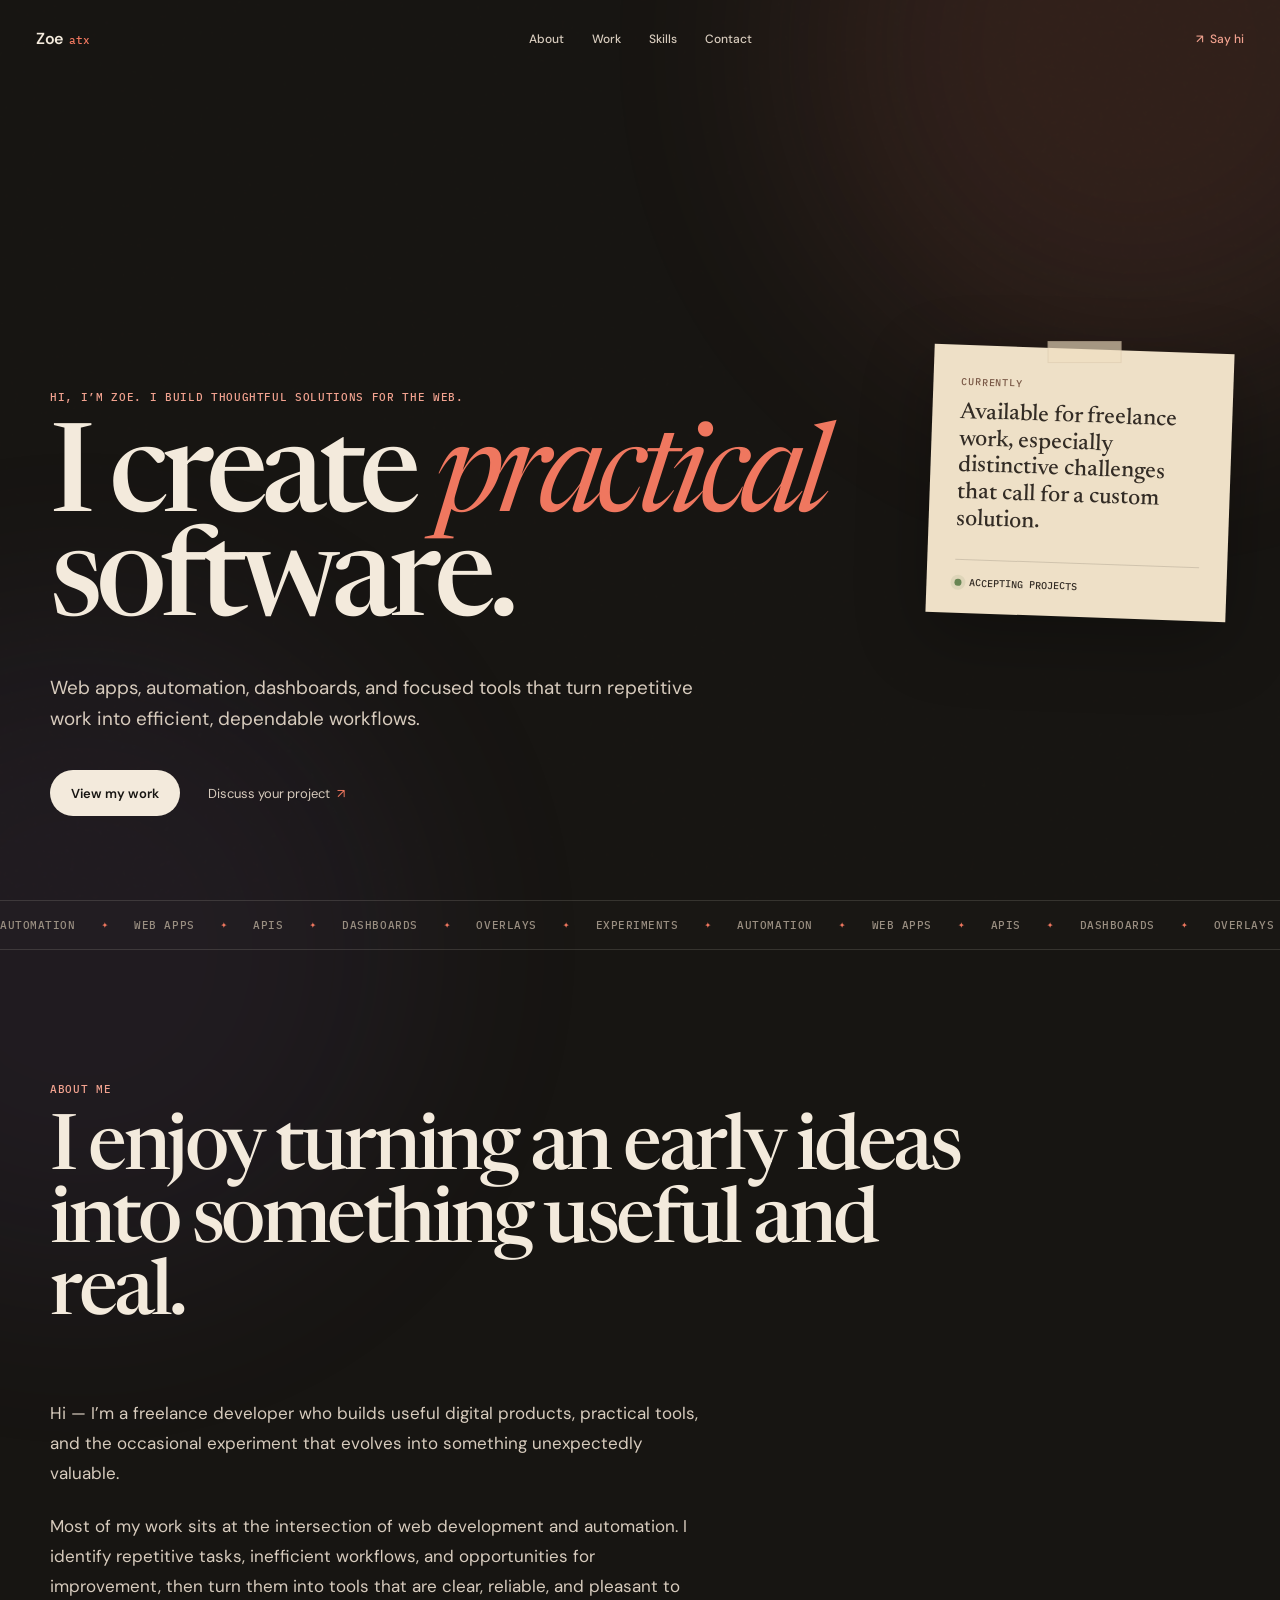
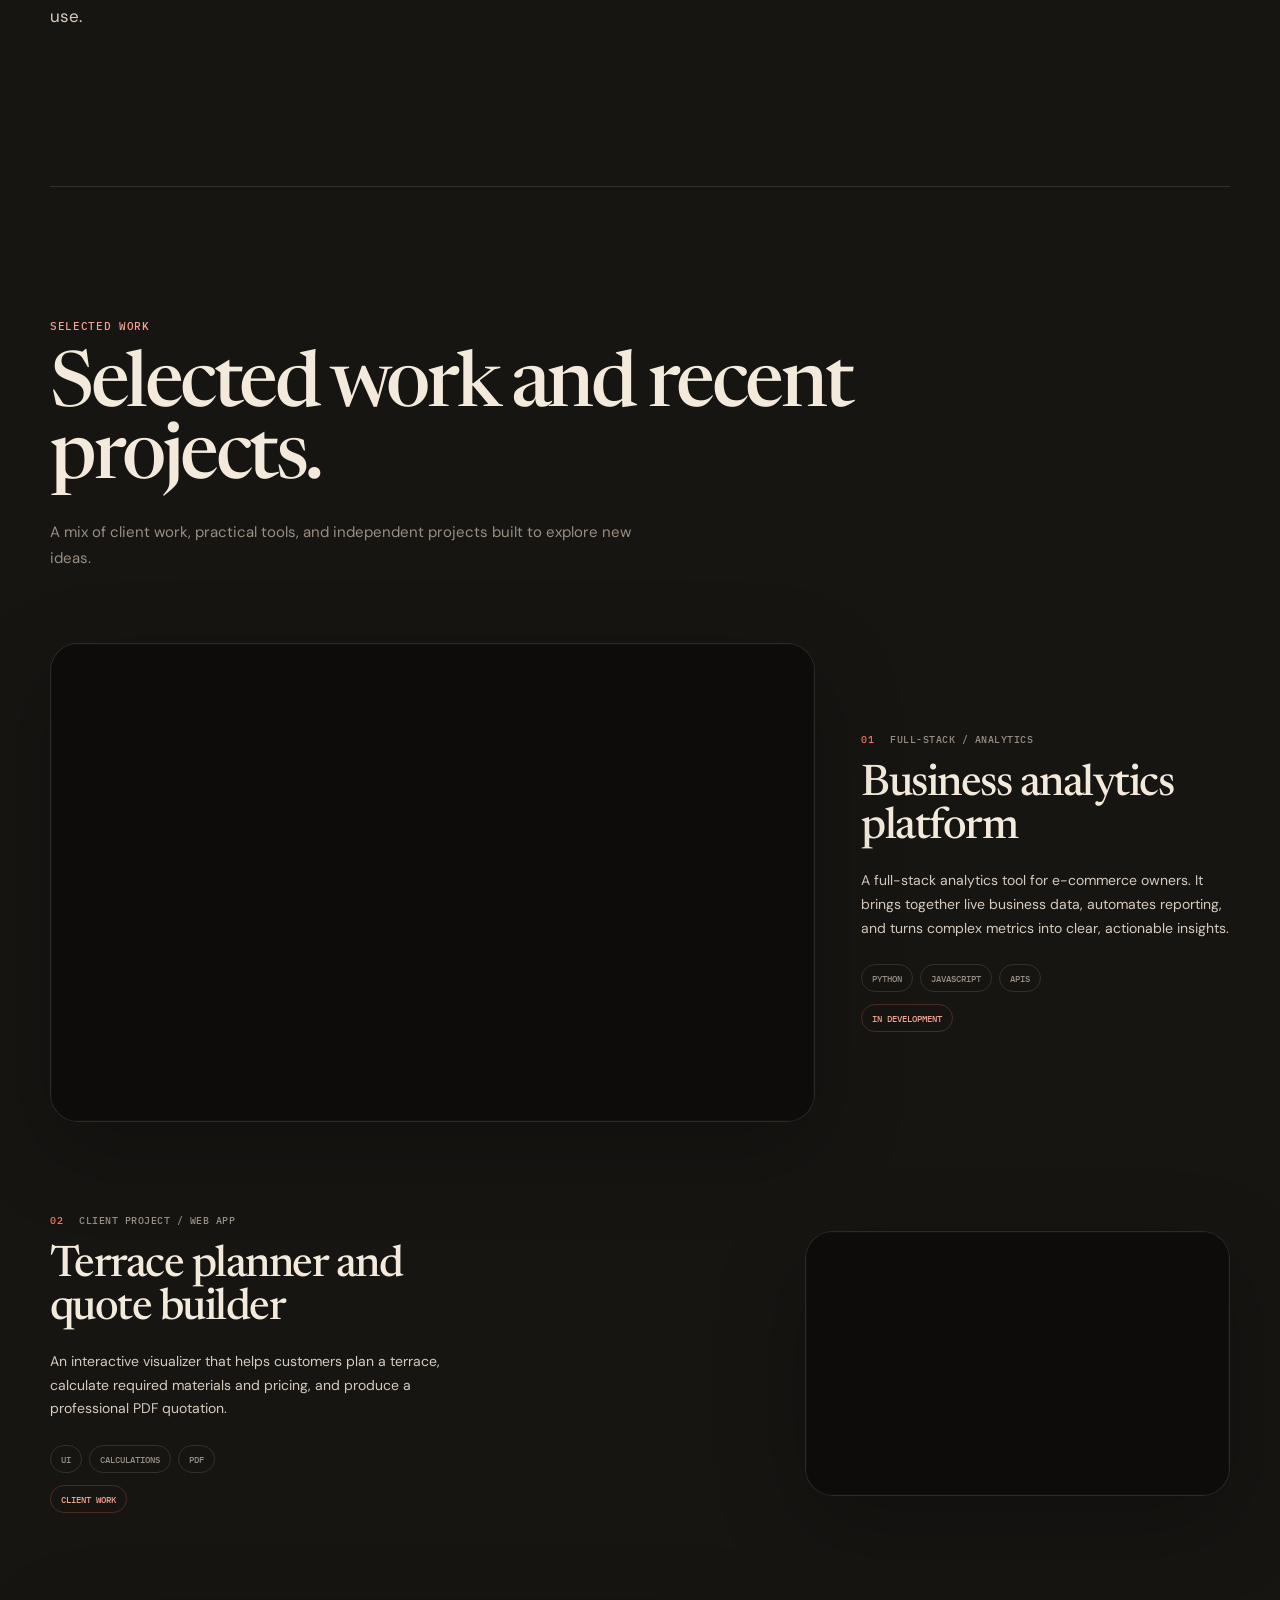
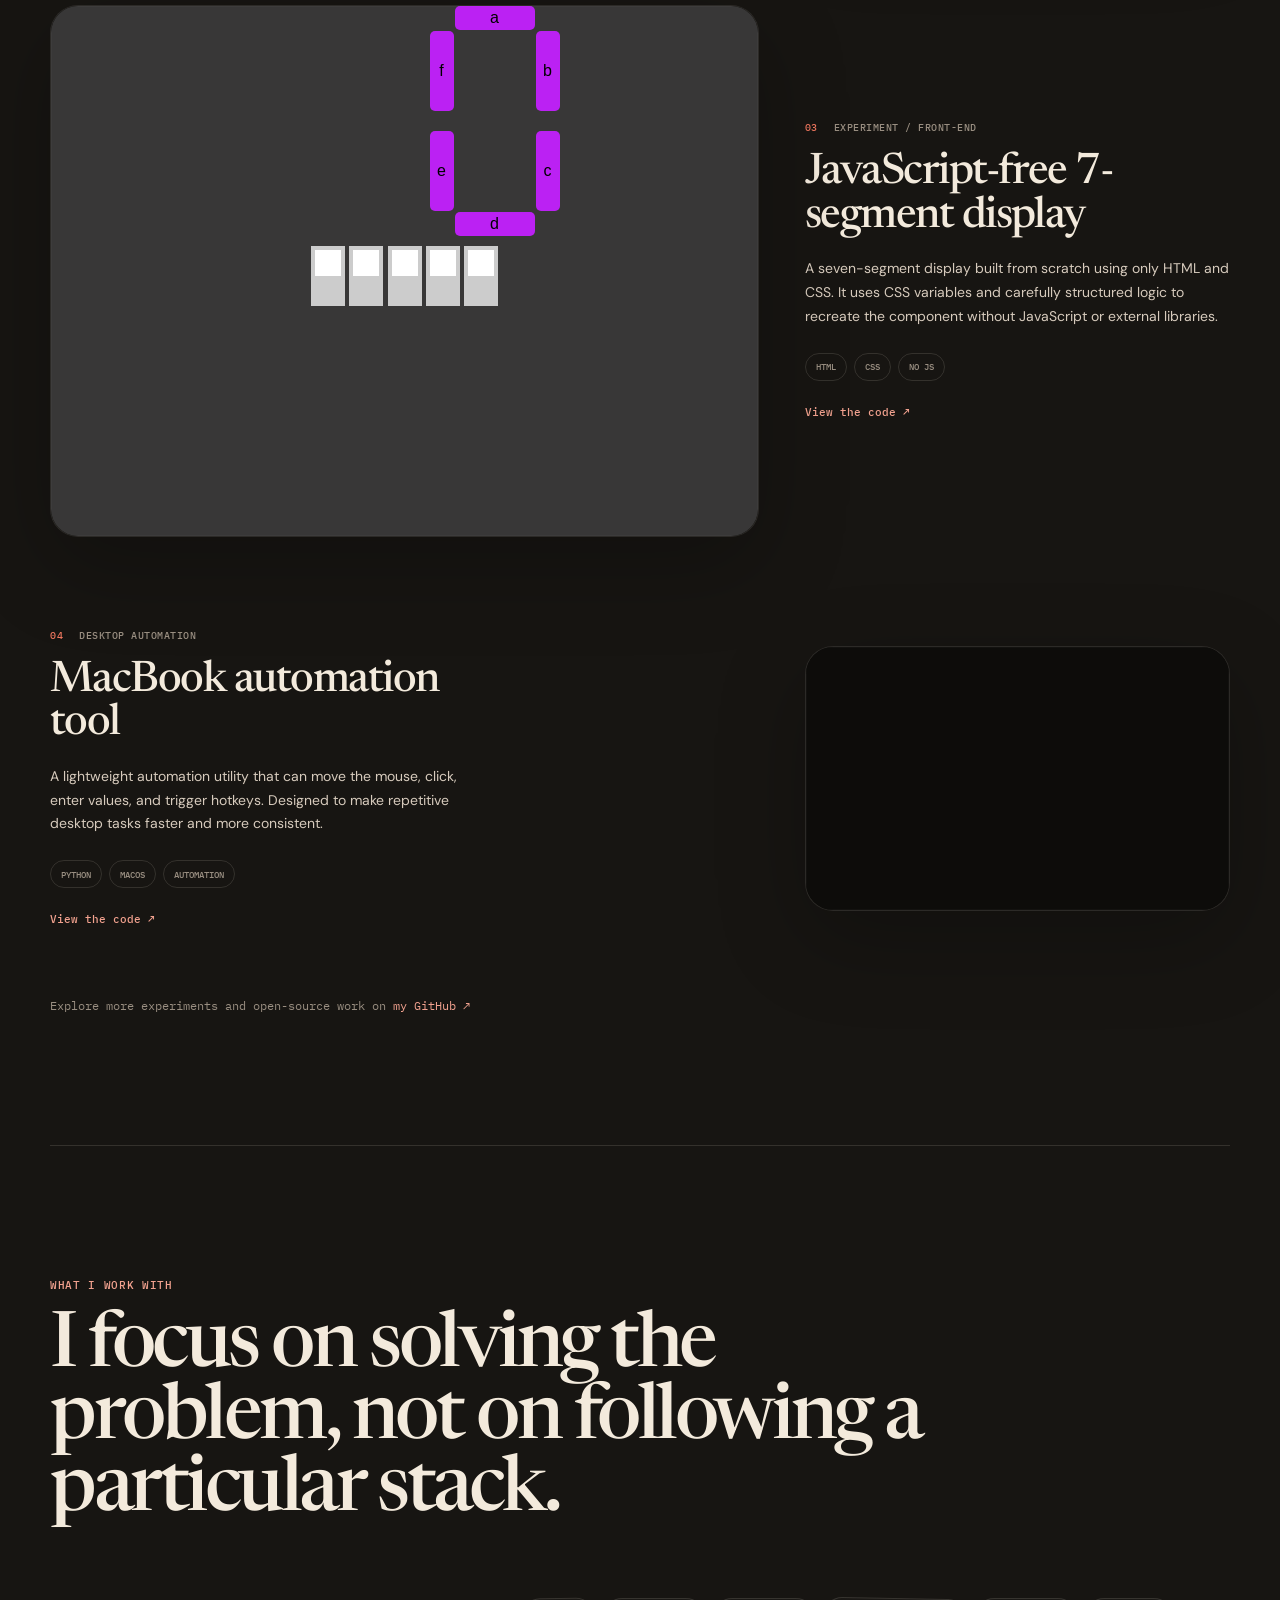
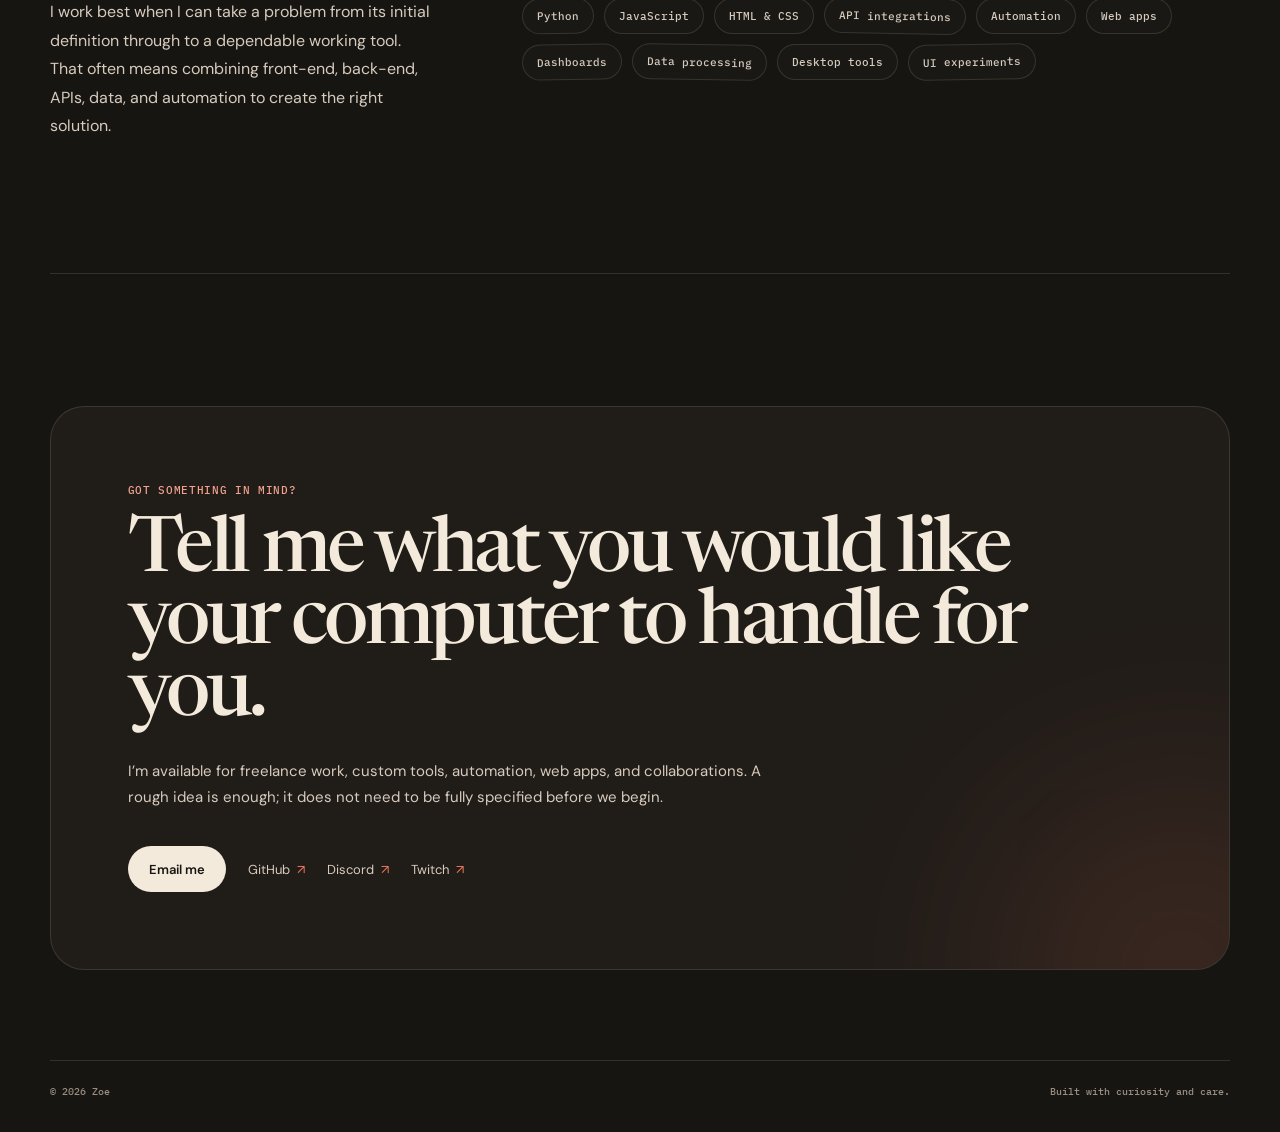
==== commit 29643993: "better text" ====
--- a/index.html
+++ b/index.html
@@ -44,23 +44,23 @@
   <main>
     <section class="hero shell" id="hero">
       <div class="hero-copy">
-        <p class="eyebrow hero-intro">Hi, I’m Zoe. I build things for the web.</p>
-        <h1>I make <em>weirdly useful</em> software.</h1>
+        <p class="eyebrow hero-intro">Hi, I’m Zoe. I build thoughtful solutions for the web.</p>
+        <h1>I create <em>practical</em> software.</h1>
         <p class="hero-lede">
-          Web apps, automation, dashboards and small tools that turn annoying repetitive work into something you barely have to think about.
+          Web apps, automation, dashboards, and focused tools that turn repetitive work into efficient, dependable workflows.
         </p>
 
         <div class="hero-actions">
-          <a class="button button-primary" href="#projects">Look at my work</a>
-          <a class="text-link" href="#contact">Tell me what you need <span>↗</span></a>
+          <a class="button button-primary" href="#projects">View my work</a>
+          <a class="text-link" href="#contact">Discuss your project <span>↗</span></a>
         </div>
       </div>
 
       <aside class="hero-note" aria-label="Current status">
         <div class="note-pin" aria-hidden="true"></div>
         <p class="note-kicker">Currently</p>
-        <p class="note-copy">Available for freelance work, especially odd little problems that deserve a custom tool.</p>
-        <div class="note-footer"><span class="status-dot"></span> taking on projects</div>
+        <p class="note-copy">Available for freelance work, especially distinctive challenges that call for a custom solution.</p>
+        <div class="note-footer"><span class="status-dot"></span> accepting projects</div>
       </aside>
     </section>
 
@@ -74,36 +74,27 @@
     <section class="section shell about" id="about">
       <div class="section-heading reveal">
         <p class="eyebrow">About me</p>
-        <h2>I like the part where a vague idea slowly turns into something real.</h2>
+        <h2>I enjoy turning an early ideas into something useful and real.</h2>
       </div>
 
       <div class="about-grid">
         <div class="about-copy reveal reveal-d1">
           <p>
-            Hai — I’m a freelance developer who likes building useful things, slightly unnecessary things, and occasionally things that start as a terrible idea and somehow end up working.
+            Hi — I’m a freelance developer who builds useful digital products, practical tools, and the occasional experiment that evolves into something unexpectedly valuable.
           </p>
           <p>
-            Most of my work lives somewhere between web development and automation. I like finding repetitive jobs, messy workflows or “surely there’s a better way” problems and turning them into tools that are pleasant to use.
+            Most of my work sits at the intersection of web development and automation. I identify repetitive tasks, inefficient workflows, and opportunities for improvement, then turn them into tools that are clear, reliable, and pleasant to use.
           </p>
         </div>
 
-        <div class="about-aside reveal reveal-d2">
-          <p class="scribble">The fun part:</p>
-          <ul>
-            <li>figuring out the logic</li>
-            <li>making ugly workflows simple</li>
-            <li>connecting APIs and data</li>
-            <li>building interfaces people actually enjoy using</li>
-          </ul>
-        </div>
       </div>
     </section>
 
     <section class="section shell projects" id="projects">
       <div class="section-heading reveal">
         <p class="eyebrow">Selected work</p>
-        <h2>Things I’ve built recently.</h2>
-        <p class="section-intro">A mix of client work, practical tools and projects I made because I wanted to see if I could.</p>
+        <h2>Selected work and recent projects.</h2>
+        <p class="section-intro">A mix of client work, practical tools, and independent projects built to explore new ideas.</p>
       </div>
 
       <div class="project-list">
@@ -115,8 +106,8 @@
           </div>
           <div class="project-copy">
             <div class="project-meta"><span>01</span><span>Full-stack / analytics</span></div>
-            <h3>Stats app for businesses</h3>
-            <p>A full-stack analytics tool for e-commerce owners. It pulls together live business data, automates reporting and turns a messy pile of numbers into something much easier to act on.</p>
+            <h3>Business analytics platform</h3>
+            <p>A full-stack analytics tool for e-commerce owners. It brings together live business data, automates reporting, and turns complex metrics into clear, actionable insights.</p>
             <div class="project-tags"><span>Python</span><span>JavaScript</span><span>APIs</span></div>
             <span class="project-status">In development</span>
           </div>
@@ -130,8 +121,8 @@
           </div>
           <div class="project-copy">
             <div class="project-meta"><span>02</span><span>Client project / web app</span></div>
-            <h3>Terrace planner &amp; quote builder</h3>
-            <p>An interactive visualizer that helps customers plan a terrace, calculates the required materials and pricing, and produces a ready-to-send PDF quote.</p>
+            <h3>Terrace planner and quote builder</h3>
+            <p>An interactive visualizer that helps customers plan a terrace, calculate required materials and pricing, and produce a professional PDF quotation.</p>
             <div class="project-tags"><span>UI</span><span>Calculations</span><span>PDF</span></div>
             <span class="project-status">Client work</span>
           </div>
@@ -143,8 +134,8 @@
           </div>
           <div class="project-copy">
             <div class="project-meta"><span>03</span><span>Experiment / front-end</span></div>
-            <h3>No-JS 7-segment display</h3>
-            <p>A seven-segment display built by hand with only HTML and CSS. No JavaScript, no libraries — just CSS variables, a lot of logic, and stubbornness.</p>
+            <h3>JavaScript-free 7-segment display</h3>
+            <p>A seven-segment display built from scratch using only HTML and CSS. It uses CSS variables and carefully structured logic to recreate the component without JavaScript or external libraries.</p>
             <div class="project-tags"><span>HTML</span><span>CSS</span><span>No JS</span></div>
             <a class="project-link" href="https://github.com/ZoeyAtx/7-segment-no-js" target="_blank" rel="noreferrer">View the code ↗</a>
           </div>
@@ -158,26 +149,26 @@
           </div>
           <div class="project-copy">
             <div class="project-meta"><span>04</span><span>Desktop automation</span></div>
-            <h3>MacBook macro tool</h3>
-            <p>A small automation utility that can move the mouse, click, type values and trigger hotkeys. Built to make boring repetitive desktop tasks much less boring.</p>
+            <h3>MacBook automation tool</h3>
+            <p>A lightweight automation utility that can move the mouse, click, enter values, and trigger hotkeys. Designed to make repetitive desktop tasks faster and more consistent.</p>
             <div class="project-tags"><span>Python</span><span>macOS</span><span>Automation</span></div>
             <a class="project-link" href="https://github.com/ZoeyAtx/mac-macro" target="_blank" rel="noreferrer">View the code ↗</a>
           </div>
         </article>
       </div>
 
-      <p class="more-work reveal">There’s more messy, experimental stuff on <a href="https://github.com/ZoeyAtx" target="_blank" rel="noreferrer">my GitHub ↗</a></p>
+      <p class="more-work reveal">Explore more experiments and open-source work on <a href="https://github.com/ZoeyAtx" target="_blank" rel="noreferrer">my GitHub ↗</a></p>
     </section>
 
     <section class="section shell skills" id="skills">
       <div class="section-heading reveal">
         <p class="eyebrow">What I work with</p>
-        <h2>I care more about solving the problem than worshipping the stack.</h2>
+        <h2>I focus on solving the problem, not on following a particular stack.</h2>
       </div>
 
       <div class="skills-layout">
         <p class="skills-copy reveal reveal-d1">
-          I’m happiest when I can follow a problem from “this is annoying” all the way to a working tool. That usually means switching between front-end, back-end, APIs, data and automation instead of staying in one tiny box.
+          I work best when I can take a problem from its initial definition through to a dependable working tool. That often means combining front-end, back-end, APIs, data, and automation to create the right solution.
         </p>
 
         <div class="skill-cloud reveal reveal-d2" aria-label="Skills">
@@ -189,8 +180,8 @@
     <section class="section shell contact" id="contact">
       <div class="contact-card reveal">
         <p class="eyebrow">Got something in mind?</p>
-        <h2>Tell me the annoying thing you wish a computer would just do for you.</h2>
-        <p>I’m open to freelance work, custom tools, automation, web apps and collaborations. A rough idea is enough — it doesn’t need to be specced out already.</p>
+        <h2>Tell me what you would like your computer to handle for you.</h2>
+        <p>I’m available for freelance work, custom tools, automation, web apps, and collaborations. A rough idea is enough; it does not need to be fully specified before we begin.</p>
 
         <div class="contact-actions">
           <a class="button button-primary" href="mailto:zoeyheroldova@gmail.com">Email me</a>
@@ -204,7 +195,7 @@
 
   <footer class="footer shell">
     <span>© <span id="year"></span> Zoe</span>
-    <span>Made with curiosity and too many browser tabs.</span>
+    <span>Built with curiosity and care.</span>
   </footer>
 
   <script src="script.js"></script>
